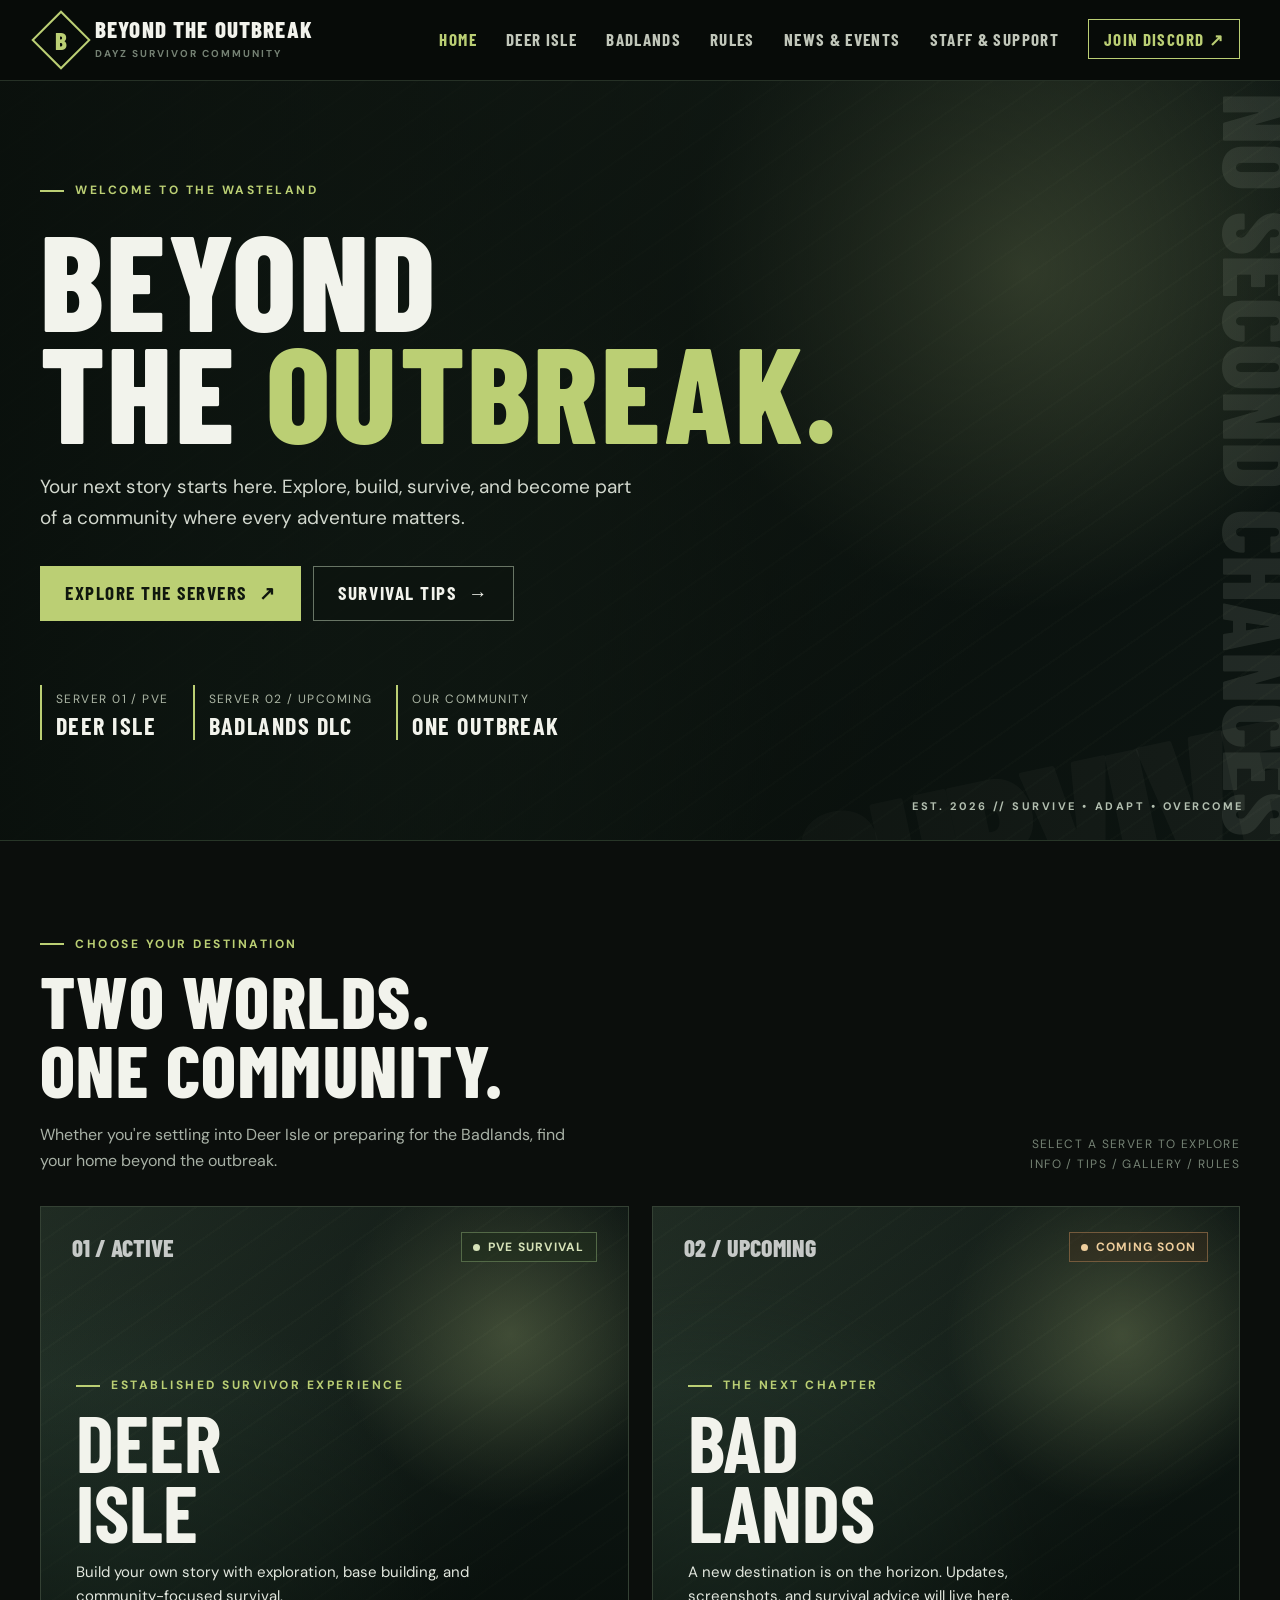
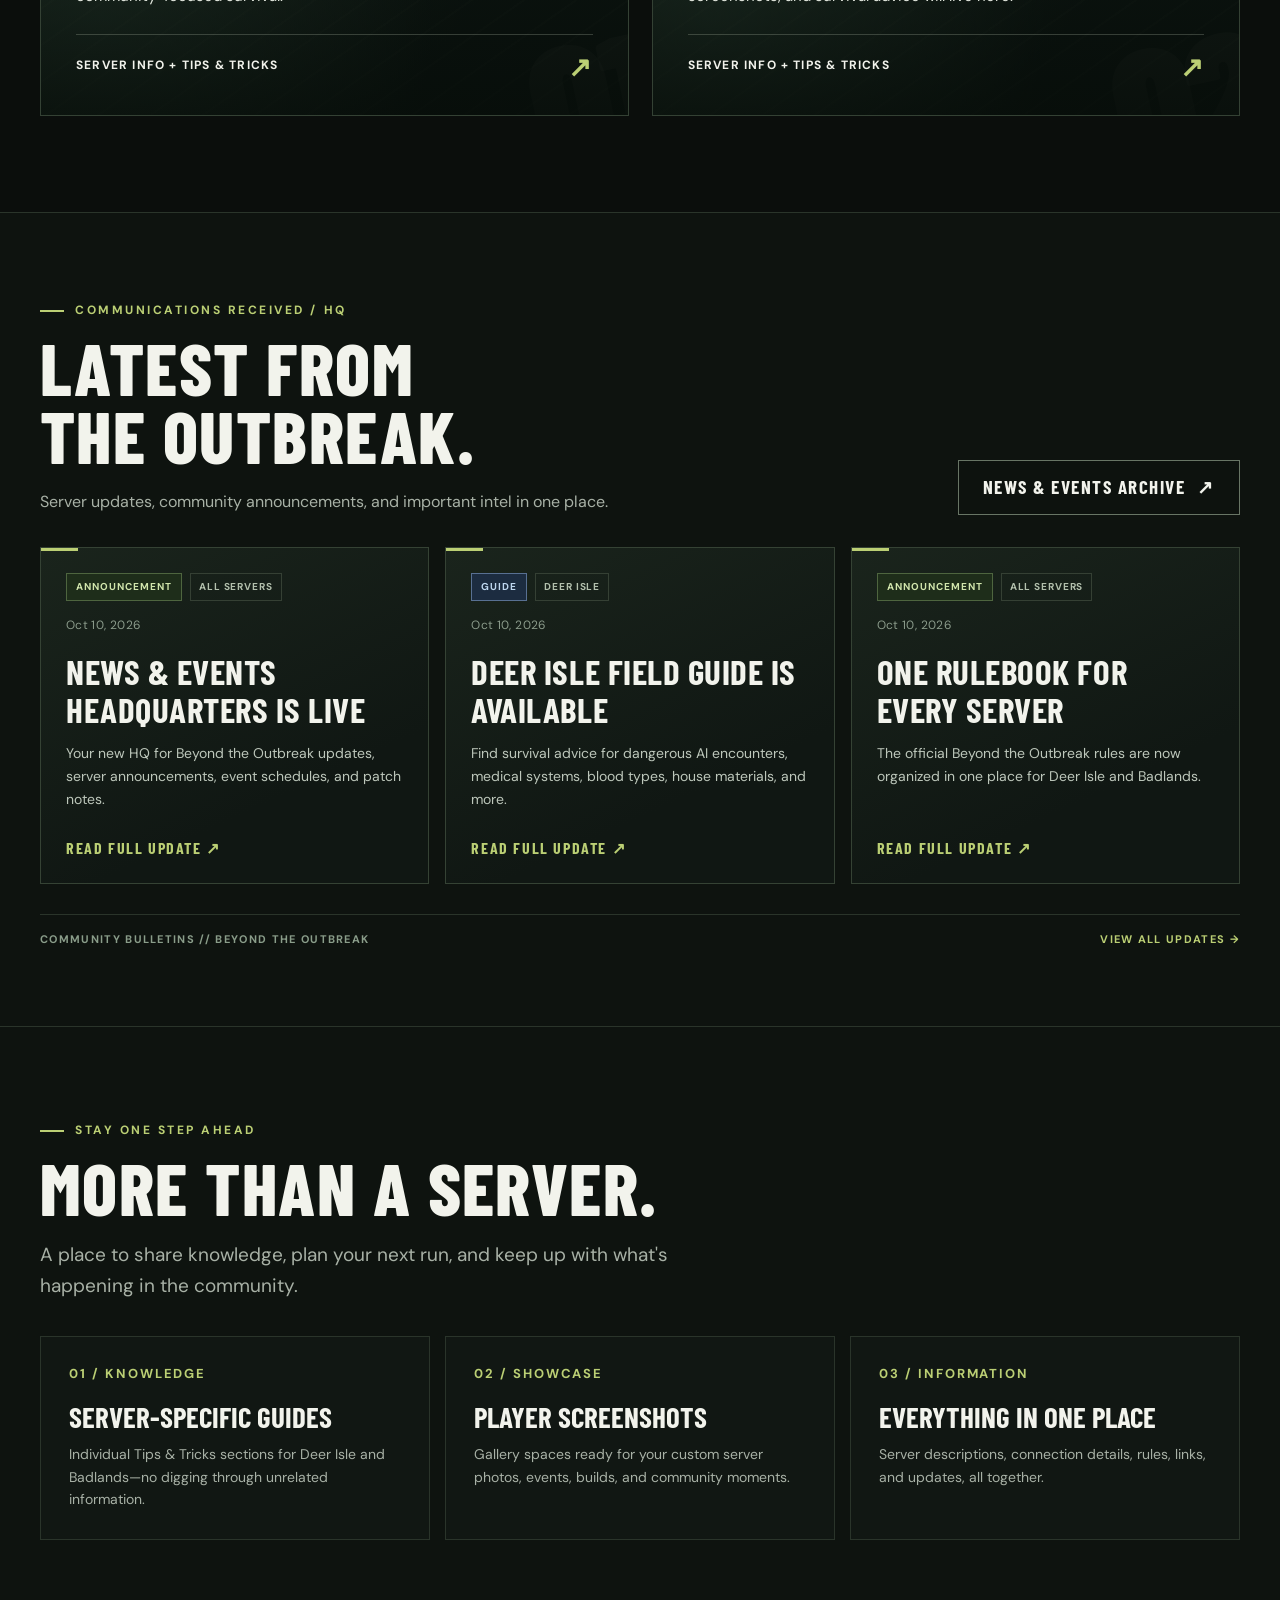
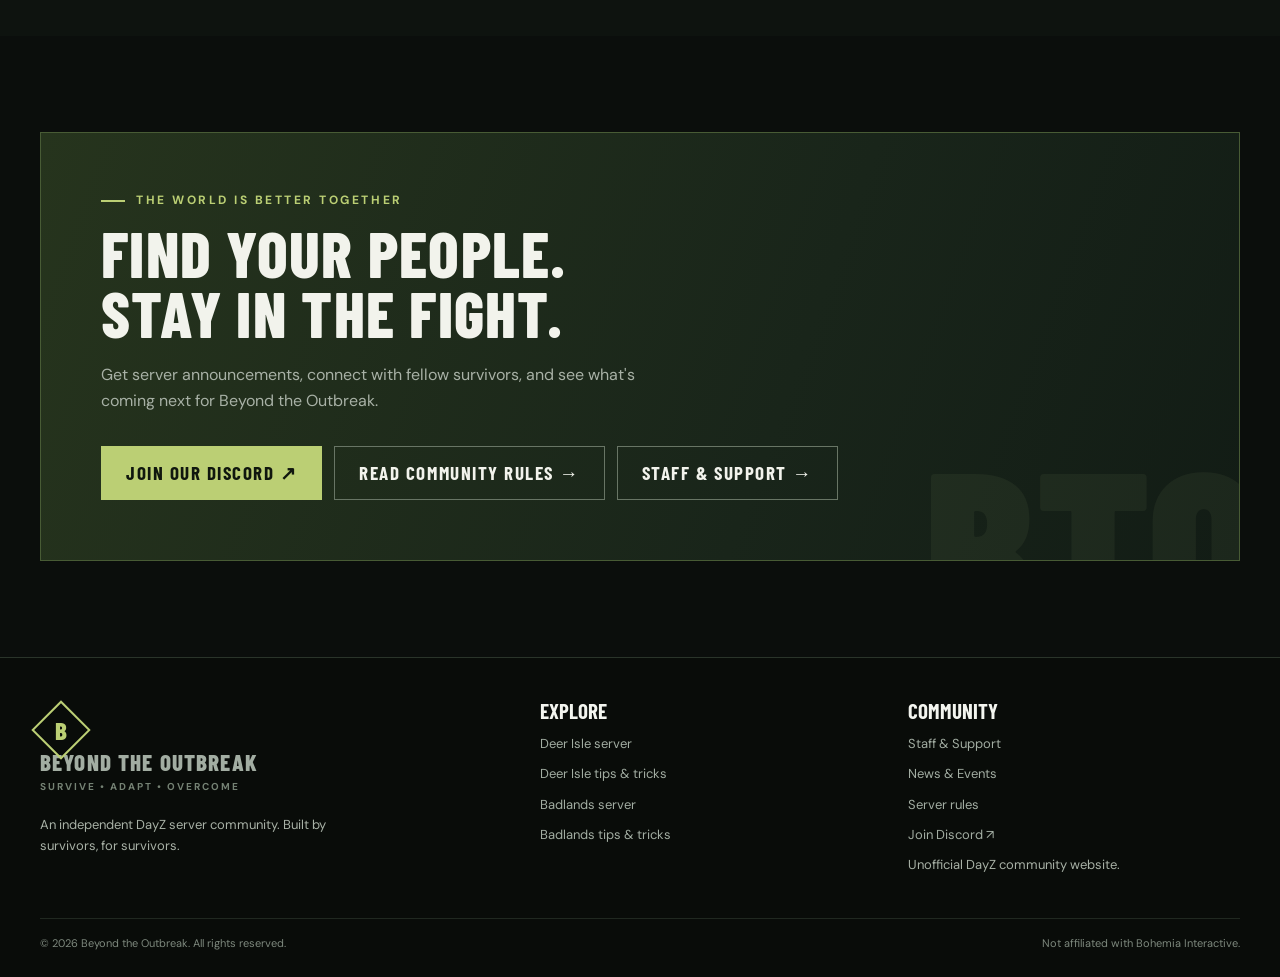
==== index.html @ 4c244941 "Add files via upload" ====
<!doctype html>
<html lang="en">
<head>
  <meta charset="utf-8"><meta name="viewport" content="width=device-width, initial-scale=1">
  <meta name="theme-color" content="#0b0e0c"><meta name="description" content="Beyond the Outbreak: a DayZ survivor community featuring Deer Isle PvE and the upcoming Badlands DLC server.">
  <title>Beyond the Outbreak | DayZ Community</title>
  <link rel="stylesheet" href="styles.css"><link rel="stylesheet" href="news.css"><script defer src="site-settings.js"></script><script defer src="site.js"></script><script defer src="news.js"></script>
</head>
<body>
<header class="site-header"><div class="container nav-wrap">
  <a class="brand" href="index.html" aria-label="Beyond the Outbreak home"><span class="brand-icon"><span>B</span></span><span><span class="brand-name">BEYOND THE OUTBREAK</span><span class="brand-sub">DAYZ SURVIVOR COMMUNITY</span></span></a>
  <button class="nav-toggle" aria-controls="nav-list" aria-expanded="false" aria-label="Toggle navigation">☰</button>
  <nav aria-label="Main navigation"><ul class="nav-list" id="nav-list">
    <li><a class="nav-link" aria-current="page" href="index.html">Home</a></li>
    <li><a class="nav-link" href="deerisle.html">Deer Isle</a></li>
    <li><a class="nav-link" href="badlands.html">Badlands</a></li>
    <li><a class="nav-link" href="rules.html">Rules</a></li>
    <li><a class="nav-link nav-cta" data-link="discord" href="#community">Join Discord ↗</a></li>
  </ul></nav>
</div></header>
<main>
<section class="hero photo-frame" data-photo="home-hero">
  <span class="watermark" aria-hidden="true">SURVIVE</span><span class="side-word" aria-hidden="true">NO SECOND CHANCES</span>
  <div class="container">
    <div class="eyebrow">Welcome to the wasteland</div>
    <h1>BEYOND<br>THE <span class="accent">OUTBREAK.</span></h1>
    <p class="lead">Your next story starts here. Explore, build, survive, and become part of a community where every adventure matters.</p>
    <div class="actions"><a class="button button-primary" href="#servers">Explore the servers <span aria-hidden="true">↗</span></a><a class="button button-outline" href="deerisle.html#tips">Survival tips <span aria-hidden="true">→</span></a></div>
    <div class="hero-status">
      <div><span>Server 01 / PvE</span><strong>DEER ISLE</strong></div>
      <div><span>Server 02 / Upcoming</span><strong>BADLANDS DLC</strong></div>
      <div><span>Our community</span><strong>ONE OUTBREAK</strong></div>
    </div>
  </div>
  <div class="hero-coords">EST. 2026 // SURVIVE • ADAPT • OVERCOME</div>
</section>
<section class="section" id="servers"><div class="container">
  <div class="section-top"><div class="section-intro"><div class="eyebrow">Choose your destination</div><h2>TWO WORLDS.<br>ONE COMMUNITY.</h2><p>Whether you're settling into Deer Isle or preparing for the Badlands, find your home beyond the outbreak.</p></div><div class="section-note">Select a server to explore<br>info / tips / gallery / rules</div></div>
  <div class="server-grid">
    <a class="server-card" href="deerisle.html" aria-label="View Deer Isle server information and tips"><div class="photo-frame" data-photo="deerisle-cover"><span class="watermark" aria-hidden="true">01</span></div><div class="server-topline"><span class="server-number">01 / ACTIVE</span><span class="chip"><span class="dot"></span> PvE SURVIVAL</span></div><div class="server-card-inner"><div class="eyebrow">Established survivor experience</div><h3>DEER<br>ISLE</h3><p>Build your own story with exploration, base building, and community-focused survival.</p><div class="card-footer"><span>Server info + tips & tricks</span><span class="arrow">↗</span></div></div></a>
    <a class="server-card" href="badlands.html" aria-label="View Badlands DLC plans and tips"><div class="photo-frame" data-photo="badlands-cover"><span class="watermark" aria-hidden="true">02</span></div><div class="server-topline"><span class="server-number">02 / UPCOMING</span><span class="chip chip-warm"><span class="dot"></span> COMING SOON</span></div><div class="server-card-inner"><div class="eyebrow">The next chapter</div><h3>BAD<br>LANDS</h3><p>A new destination is on the horizon. Updates, screenshots, and survival advice will live here.</p><div class="card-footer"><span>Server info + tips & tricks</span><span class="arrow">↗</span></div></div></a>
  </div>
</div></section>
<!-- News & Events homepage feed: latest three posts are loaded from news.json. -->
<section class="section section-dark section-rule news-home" id="latest-news"><div class="container">
  <div class="section-top news-section-heading"><div class="section-intro"><div class="eyebrow">Communications received / HQ</div><h2>LATEST FROM<br>THE OUTBREAK.</h2><p>Server updates, community announcements, and important intel in one place.</p></div>
    <a class="button button-outline" href="news.html">News &amp; events archive <span aria-hidden="true">↗</span></a>
  </div>
  <div id="home-news" class="news-cards" aria-live="polite"><p class="news-loading">Loading the latest dispatches…</p></div>
  <div class="news-home-footer"><span>Community bulletins // Beyond the Outbreak</span><a href="news.html">VIEW ALL UPDATES <span aria-hidden="true">→</span></a></div>
</div></section>
<section class="section section-dark section-rule"><div class="container"><div class="eyebrow">Stay one step ahead</div><h2>MORE THAN A SERVER.</h2><p class="lead">A place to share knowledge, plan your next run, and keep up with what's happening in the community.</p><div class="feature-grid">
<div class="feature"><span class="feature-num">01 / KNOWLEDGE</span><h3>SERVER-SPECIFIC GUIDES</h3><p>Individual Tips & Tricks sections for Deer Isle and Badlands—no digging through unrelated information.</p></div>
<div class="feature"><span class="feature-num">02 / SHOWCASE</span><h3>PLAYER SCREENSHOTS</h3><p>Gallery spaces ready for your custom server photos, events, builds, and community moments.</p></div>
<div class="feature"><span class="feature-num">03 / INFORMATION</span><h3>EVERYTHING IN ONE PLACE</h3><p>Server descriptions, connection details, rules, links, and updates, all together.</p></div>
</div></div></section>
<section class="section" id="community"><div class="container"><div class="community-panel"><div class="eyebrow">The world is better together</div><h2>FIND YOUR PEOPLE.<br>STAY IN THE FIGHT.</h2><p>Get server announcements, connect with fellow survivors, and see what's coming next for Beyond the Outbreak.</p><div class="actions"><a data-link="discord" class="button button-primary hide" href="#community">Join our Discord ↗</a><a class="button button-outline" href="rules.html">Read community rules →</a><a class="button button-outline" href="staff.html">Staff &amp; Support →</a><a data-link="support" class="button button-outline hide" href="#community">Support the servers ↗</a></div></div></div></section>
</main>
<footer class="site-footer"><div class="container"><div class="footer-grid"><div><a class="brand" href="index.html"><span class="brand-icon"><span>B</span></span><span><span class="brand-name">BEYOND THE OUTBREAK</span><span class="brand-sub">SURVIVE • ADAPT • OVERCOME</span></span></a><p style="max-width:330px;margin-top:18px">An independent DayZ server community. Built by survivors, for survivors.</p></div><div><h3>EXPLORE</h3><a href="deerisle.html">Deer Isle server</a><a href="deerisle.html#tips">Deer Isle tips & tricks</a><a href="badlands.html">Badlands server</a><a href="badlands.html#tips">Badlands tips & tricks</a></div><div><h3>COMMUNITY</h3><a href="rules.html">Server rules</a><a data-link="discord" class="hide" href="#community">Join Discord ↗</a><a data-link="support" class="hide" href="#community">Support us ↗</a><p>Unofficial DayZ community website.</p></div></div><div class="footer-bottom"><span>© 2026 Beyond the Outbreak. All rights reserved.</span><span>Not affiliated with Bohemia Interactive.</span></div></div></footer>
</body></html>
---- styles.css ----
@import url('https://fonts.googleapis.com/css2?family=Barlow+Condensed:wght@400;500;600;700;800;900&family=DM+Sans:wght@400;500;600;700&display=swap');
:root{--bg:#0b0e0c;--panel:#111713;--panel2:#172018;--line:#2a342a;--muted:#a8b1a6;--dim:#758274;--white:#f2f3ec;--acid:#bbcf74;--warm:#e0ad72;--container:1200px}
*{box-sizing:border-box}html{scroll-behavior:smooth;scroll-padding-top:100px}body{margin:0;background:var(--bg);color:var(--white);font-family:'DM Sans',system-ui,sans-serif;line-height:1.62}a{color:inherit;text-decoration:none}button{font:inherit}img{max-width:100%}::selection{background:var(--acid);color:var(--bg)}
.container{width:min(calc(100% - 48px),var(--container));margin:0 auto}.eyebrow{display:flex;align-items:center;gap:11px;color:var(--acid);font:700 12px/1.3 'DM Sans',sans-serif;letter-spacing:.21em;text-transform:uppercase}.eyebrow:before{content:'';width:24px;height:2px;background:var(--acid)}h1,h2,h3,h4,.brand-name,.display,.button,.nav-link,.tag,.small-caps{font-family:'Barlow Condensed','Arial Narrow',Impact,sans-serif}h1,h2,h3,p{margin-top:0}h1{font-size:clamp(66px,10.5vw,154px);font-weight:800;line-height:.84;letter-spacing:.018em;text-transform:uppercase;margin:24px 0}h2{font-size:clamp(42px,5.7vw,78px);font-weight:800;line-height:.94;text-transform:uppercase;letter-spacing:.02em;margin:14px 0 19px}h3{font-size:32px;font-weight:700;text-transform:uppercase;line-height:1;margin-bottom:12px}p{color:var(--muted)}.lead{font-size:clamp(16px,1.55vw,19px);max-width:650px}.small-caps{font-size:18px;font-weight:700;letter-spacing:.16em;text-transform:uppercase}.section{padding:96px 0}.section-dark{background:#0e130f}.section-rule{border-top:1px solid var(--line)}
/* Nav */
.site-header{position:relative;z-index:20;background:rgba(8,12,9,.97);border-bottom:1px solid #263126}.nav-wrap{min-height:80px;display:flex;align-items:center;justify-content:space-between;gap:20px}.brand{display:flex;align-items:center;gap:13px;min-width:0}.brand-icon{width:42px;height:42px;display:grid;place-items:center;flex:none;border:2px solid var(--acid);transform:rotate(45deg);color:var(--acid);font:800 25px 'Barlow Condensed',sans-serif}.brand-icon span{transform:rotate(-45deg)}.brand-name{display:block;font-size:23px;line-height:1;font-weight:800;letter-spacing:.05em}.brand-sub{display:block;color:var(--dim);font-size:10px;letter-spacing:.2em;font-weight:700;margin-top:5px}.nav-list{list-style:none;display:flex;gap:29px;align-items:center;padding:0;margin:0}.nav-link{font-size:17px;letter-spacing:.08em;text-transform:uppercase;font-weight:700;color:#c1c7ba;transition:color .2s}.nav-link:hover,.nav-link[aria-current='page']{color:var(--acid)}.nav-cta{border:1px solid var(--acid);padding:9px 15px;color:var(--acid)}.nav-toggle{display:none;border:1px solid var(--line);color:var(--white);background:var(--panel);padding:8px 12px;font-size:26px;line-height:1;cursor:pointer}
/* Buttons */
.actions{display:flex;gap:12px;flex-wrap:wrap;align-items:center;margin-top:32px}.button{display:inline-flex;justify-content:center;align-items:center;gap:12px;min-height:49px;padding:11px 24px;font-size:19px;font-weight:700;letter-spacing:.08em;text-transform:uppercase;transition:transform .15s,background .15s,border-color .15s;border:1px solid transparent;cursor:pointer}.button:hover{transform:translateY(-2px)}.button-primary{background:var(--acid);color:#10170e}.button-primary:hover{background:#d0e18a}.button-outline{background:rgba(13,18,14,.45);border-color:#687565;color:var(--white)}.button-outline:hover{border-color:var(--acid)}.button-small{font-size:16px;min-height:39px;padding:8px 15px}.text-link{color:var(--acid);font-weight:700;text-decoration:underline;text-underline-offset:4px}.chip{display:inline-flex;align-items:center;gap:8px;border:1px solid #536947;background:rgba(31,45,27,.48);color:#d6e2b8;padding:6px 11px;text-transform:uppercase;font:700 12px 'DM Sans',sans-serif;letter-spacing:.10em}.chip-warm{border-color:#745a3c;color:#efce9c;background:rgba(71,45,23,.3)}.dot{width:7px;height:7px;border-radius:50%;background:currentColor;display:inline-block}
/* Photo support: local photos replace these fallback visuals automatically */
.photo-frame{position:relative;overflow:hidden;isolation:isolate;background-color:#1e291e;background-image:radial-gradient(circle at 80% 25%,#4d5a40 0,transparent 29%),radial-gradient(circle at 10% 80%,#283c31 0,transparent 50%),linear-gradient(130deg,#29382d,#0e1714 76%)}.photo-frame:before{content:'';z-index:-1;position:absolute;inset:0;background:repeating-linear-gradient(145deg,transparent 0,transparent 28px,rgba(220,238,174,.025) 28px,rgba(220,238,174,.025) 30px);pointer-events:none}.photo-frame:after{content:'';z-index:0;position:absolute;inset:0;background:linear-gradient(to top,rgba(6,12,8,.82),rgba(8,17,11,.15) 65%,rgba(7,11,9,.28));pointer-events:none}.photo-frame.has-photo:before{display:none}.photo-frame.has-photo{background-position:center;background-size:cover}.photo-label{z-index:1;position:relative}.photo-frame .watermark{position:absolute;z-index:0;right:-22px;bottom:-50px;transform:rotate(-12deg);color:rgba(230,242,212,.055);font:900 180px/.75 'Barlow Condensed',sans-serif;letter-spacing:-.05em;pointer-events:none}
/* Hero */
.hero{position:relative;min-height:660px;display:flex;align-items:center;border-bottom:1px solid #283628}.hero:after{content:'';position:absolute;inset:0;z-index:0;background:linear-gradient(90deg,rgba(6,11,8,.88) 0,rgba(7,12,8,.64) 53%,rgba(7,12,8,.24) 100%);pointer-events:none}.hero .container{position:relative;z-index:2;padding:102px 0 100px}.hero h1{max-width:900px}.hero h1 .accent{color:var(--acid)}.hero p{max-width:600px;color:#d2d8ce}.hero-status{display:flex;gap:24px;flex-wrap:wrap;margin-top:64px;max-width:800px}.hero-status div{border-left:2px solid var(--acid);padding-left:14px}.hero-status strong{font:700 24px 'Barlow Condensed',sans-serif;letter-spacing:.06em;display:block}.hero-status span{font-size:12px;color:#acb6a5;letter-spacing:.12em;text-transform:uppercase}.hero-coords{position:absolute;bottom:27px;right:36px;z-index:2;color:#b3bfb0;font:700 11px 'DM Sans',sans-serif;letter-spacing:.23em}.side-word{position:absolute;z-index:1;right:1.4%;top:44%;transform:rotate(90deg) translateX(50%);transform-origin:right center;color:rgba(225,235,215,.1);font:800 98px/1 'Barlow Condensed',sans-serif;white-space:nowrap;pointer-events:none}
/* Sections */
.section-top{display:flex;align-items:end;justify-content:space-between;gap:30px;margin-bottom:32px}.section-intro{max-width:550px}.section-intro p{margin:0}.section-note{font-size:12px;letter-spacing:.12em;text-transform:uppercase;color:var(--dim);text-align:right}.server-grid{display:grid;grid-template-columns:1fr 1fr;gap:23px}.server-card{position:relative;min-height:510px;border:1px solid #344134;overflow:hidden;display:flex;align-items:end;background:#182218;transition:border-color .2s}.server-card:hover{border-color:var(--acid)}.server-card>.photo-frame{position:absolute;inset:0;z-index:0;transition:transform .5s}.server-card:hover>.photo-frame{transform:scale(1.035)}.server-card-inner{position:relative;z-index:1;width:100%;padding:35px}.server-topline{display:flex;justify-content:space-between;align-items:center;gap:10px;position:absolute;z-index:2;top:25px;left:31px;right:31px}.server-number{font:800 24px 'Barlow Condensed',sans-serif;color:rgba(255,255,255,.75)}.server-card h3{font-size:clamp(55px,6.2vw,85px);line-height:.88;margin:13px 0}.server-card p{color:#e2e7de;max-width:400px;font-size:15px}.card-footer{display:flex;justify-content:space-between;align-items:center;border-top:1px solid #a0a99a4d;padding-top:17px;margin-top:26px;text-transform:uppercase;letter-spacing:.1em;font-weight:700;font-size:12px}.arrow{font:600 28px/1 'Barlow Condensed',sans-serif;color:var(--acid)}
.feature-grid{display:grid;grid-template-columns:repeat(3,1fr);gap:15px;margin-top:34px}.feature{border:1px solid var(--line);background:var(--panel);padding:28px;min-height:185px}.feature .feature-num{display:block;color:var(--acid);font:700 13px 'DM Sans';letter-spacing:.15em;margin-bottom:20px}.feature h3{font-size:29px}.feature p{font-size:14px;margin-bottom:0}
/* Server page */
.page-hero{position:relative;min-height:505px;display:flex;align-items:end;border-bottom:1px solid var(--line)}.page-hero:after{content:'';position:absolute;inset:0;background:linear-gradient(90deg,rgba(6,11,8,.93),rgba(8,12,8,.64) 65%,rgba(11,15,11,.18));pointer-events:none}.page-hero .container{position:relative;z-index:1;padding:94px 0 70px}.page-hero h1{font-size:clamp(80px,12vw,165px);margin:22px 0 14px}.page-hero p{color:#d4d8d1}.subnav{background:#151b16;border-bottom:1px solid #344033;position:sticky;top:0;z-index:10}.subnav-inner{display:flex;gap:10px;flex-wrap:wrap;padding:10px 0}.subnav a{font:700 16px 'Barlow Condensed',sans-serif;letter-spacing:.08em;text-transform:uppercase;padding:11px 16px;color:#b7c2b3}.subnav a:hover{background:#273227;color:var(--acid)}.section-heading-line{display:flex;justify-content:space-between;align-items:end;gap:20px;margin-bottom:28px}.section-heading-line p{max-width:500px;margin-bottom:5px}.overview-grid{display:grid;grid-template-columns:1.3fr .8fr;gap:26px;align-items:start}.overview-copy{font-size:17px}.specs{background:var(--panel);border:1px solid var(--line);padding:25px 28px}.specs .spec{display:flex;justify-content:space-between;gap:12px;border-bottom:1px solid #303a30;padding:13px 0;font-size:13px}.specs .spec:last-child{border-bottom:0}.spec-label{color:#889687}.spec-value{text-align:right;color:#e0e7dc;font-weight:700}.callout{margin-top:20px;padding:18px 20px;background:#202b1d;border-left:3px solid var(--acid);color:#d9e3ce;font-size:14px}.tip-grid{display:grid;grid-template-columns:repeat(2,1fr);gap:16px}.tip{background:var(--panel);border:1px solid var(--line);padding:28px;display:flex;gap:19px;min-height:160px}.tip-num{color:var(--acid);font:800 32px/1 'Barlow Condensed',sans-serif;flex:none}.tip h3{font-size:26px;letter-spacing:.02em}.tip p{font-size:14px;margin:0}.gallery{display:grid;grid-template-columns:repeat(3,1fr);gap:14px}.gallery figure{margin:0;min-width:0}.gallery .gallery-image{min-height:240px;display:flex;align-items:center;justify-content:center;border:1px solid var(--line)}.gallery .gallery-image .photo-placeholder{z-index:1;color:rgba(243,248,237,.75);font:700 14px 'Barlow Condensed',sans-serif;text-transform:uppercase;letter-spacing:.16em;border:1px dashed rgba(246,255,243,.45);padding:12px 18px}.gallery .gallery-image.has-photo .photo-placeholder{display:none}.gallery figcaption{font-size:12px;color:var(--dim);padding-top:8px}.rules-grid{display:grid;grid-template-columns:repeat(2,1fr);gap:18px}.rule{background:var(--panel);border:1px solid var(--line);padding:24px}.rule h3{font-size:24px}.rule p{font-size:14px;margin-bottom:0}.warning{border-left:3px solid var(--warm);background:#241d15;color:#e6cdae;padding:14px 19px;margin-top:22px;font-size:14px}.warning strong{color:#f5dbb5}
/* Community banner */
.community-panel{position:relative;background:linear-gradient(110deg,#26341d,#19251a 62%,#121c15);border:1px solid #485b35;overflow:hidden;padding:60px}.community-panel:after{content:'BTO';position:absolute;right:-20px;bottom:-75px;font:900 230px/.8 'Barlow Condensed',sans-serif;color:rgba(202,229,161,.06);pointer-events:none}.community-panel>*{position:relative;z-index:1}.community-panel p{max-width:550px}.community-panel .button-outline{background:transparent}.community-panel h2{font-size:clamp(45px,5vw,70px)}
/* Footer */
.site-footer{border-top:1px solid var(--line);padding:42px 0 25px;background:#090c09}.footer-grid{display:grid;grid-template-columns:1.4fr 1fr 1fr;gap:35px}.footer-grid h3{font-size:21px;color:#f3f5ef}.footer-grid a{display:block;margin:9px 0;color:#a2ada2;font-size:13px}.footer-grid a:hover{color:var(--acid)}.footer-grid p{font-size:13px}.footer-bottom{border-top:1px solid #202820;margin-top:30px;padding-top:16px;display:flex;justify-content:space-between;flex-wrap:wrap;gap:10px;font-size:11px;color:#7d887d}.muted{color:var(--dim)}.coming{color:#efc88b}.hide{display:none!important}
@media(max-width:900px){.nav-list{gap:16px}.nav-link{font-size:15px}.hero{min-height:620px}.server-card{min-height:435px}.server-card-inner{padding:25px}.feature-grid{grid-template-columns:repeat(2,1fr)}.overview-grid{grid-template-columns:1fr}.gallery{grid-template-columns:repeat(2,1fr)}}
@media(max-width:680px){.container{width:min(calc(100% - 32px),var(--container))}.nav-wrap{min-height:70px}.brand-name{font-size:20px}.brand-icon{height:36px;width:36px;font-size:21px}.nav-toggle{display:block}.nav-list{display:none;position:absolute;top:70px;left:0;right:0;background:#0d130e;border-bottom:1px solid var(--line);padding:12px 20px 24px;flex-direction:column;align-items:stretch;gap:0}.nav-list.open{display:flex}.nav-list li{border-bottom:1px solid #283128}.nav-link{display:block;padding:12px 8px;font-size:19px}.nav-cta{margin-top:8px;text-align:center}.hero{min-height:600px}.hero .container{padding:78px 0}.hero h1{font-size:clamp(62px,16vw,105px)}.hero-status{gap:17px;margin-top:42px}.hero-status strong{font-size:20px}.hero-coords,.side-word{display:none}.section{padding:65px 0}.section-top,.section-heading-line{display:block}.section-note{display:none}.server-grid,.feature-grid,.tip-grid,.rules-grid,.footer-grid{grid-template-columns:1fr}.server-card{min-height:415px}.server-card h3{font-size:68px}.gallery{grid-template-columns:1fr}.gallery .gallery-image{min-height:260px}.page-hero{min-height:430px}.page-hero .container{padding:65px 0}.page-hero h1{font-size:clamp(76px,19vw,120px)}.subnav-inner{gap:0}.subnav a{padding:9px 10px;font-size:15px}.community-panel{padding:35px 24px}.footer-grid{gap:15px}.footer-grid h3{margin-bottom:5px}.actions{align-items:stretch}.actions .button{width:100%}}
@media(prefers-reduced-motion:reduce){html{scroll-behavior:auto}*,*:before,*:after{transition:none!important}}
---- news.css ----
/* Beyond the Outbreak — News & Events. Matches styles.css, no framework required. */
.news-home {padding-top:90px; padding-bottom:80px}
.news-home .section-intro {max-width:700px}
.news-section-heading {align-items:end}
.news-home .button {white-space:nowrap}
.news-cards {display:grid;grid-template-columns:repeat(3,minmax(0,1fr));gap:16px;min-width:0}
.news-card {min-width:0;display:flex;flex-direction:column;position:relative;gap:13px;background:linear-gradient(155deg,#1a241c 0%,#101713 70%);border:1px solid #354234;padding:25px;transition:border-color .2s, transform .2s}
.news-card:hover {border-color:#758f57;transform:translateY(-2px)}
.news-card:before {content:'';position:absolute;left:0;top:0;width:37px;height:3px;background:var(--acid)}
.news-card h3 {font-size:clamp(26px,2.8vw,35px);line-height:1.08;letter-spacing:.015em;margin:5px 0 0}
.news-card h3 a:hover {color:var(--acid)}
.news-card p {font-size:14px;color:#bdc7bb;line-height:1.65;margin:0;overflow-wrap:anywhere}
.news-card-meta {display:flex;gap:8px;flex-wrap:wrap;align-items:center;font-size:11px;font-weight:700;letter-spacing:.08em;text-transform:uppercase;color:#9dac96}
.news-tag {display:inline-block;border:1px solid #4e653f;padding:5px 9px;background:#1e2d1a;color:#d2e6ad;font-weight:700;font-size:10px;letter-spacing:.10em}
.news-tag[data-category="Event"] {border-color:#846747;background:#352619;color:#eed1a1}
.news-tag[data-category="Maintenance"] {border-color:#8b614d;background:#312019;color:#f2c9b3}
.news-tag[data-category="Patch Notes"] {border-color:#547c7b;background:#1a3130;color:#bde7e2}
.news-tag[data-category="Guide"] {border-color:#587092;background:#1c2c40;color:#bed7ef}
.news-card-server {border:1px solid #354034;color:#b3c0ad;padding:5px 8px;font-size:10px}
.news-card-date {color:#8b9b8b;margin-top:2px;font-size:12px;letter-spacing:.03em}
.news-card-link {margin-top:auto;padding-top:14px;color:var(--acid);font:700 16px 'Barlow Condensed',sans-serif;text-transform:uppercase;letter-spacing:.1em}
.news-card-link:hover {color:#e0efab}
.news-home-footer {display:flex;justify-content:space-between;gap:15px;flex-wrap:wrap;border-top:1px solid var(--line);margin-top:30px;padding-top:17px;text-transform:uppercase;font:700 11px 'DM Sans',sans-serif;letter-spacing:.12em;color:#8a9d8a}
.news-home-footer a {color:var(--acid)}
.news-loading,.news-empty {background:#161d17;border:1px solid var(--line);padding:26px;color:#afc0ab;grid-column:1/-1}
.news-hero {background:radial-gradient(circle at 83% 15%,#273824 0,transparent 40%),repeating-linear-gradient(140deg,rgba(203,240,172,.02) 0,rgba(203,240,172,.02) 1px,transparent 1px,transparent 60px),linear-gradient(125deg,#1b2a1c,#0b100e 75%);border-bottom:1px solid var(--line)}
.news-hero .container {padding-top:110px;padding-bottom:80px}
.news-hero h1 {font-size:clamp(72px,11vw,146px);margin:28px 0 26px;line-height:.85}
.news-hero .lead {max-width:660px}
.news-amp {color:var(--acid)}
.news-hero-tags {display:flex;flex-wrap:wrap;gap:13px;margin-top:40px}
.news-hero-tags span {color:#bbc6b7;border-top:2px solid #8ea86a;padding-top:8px;font:700 12px 'DM Sans',sans-serif;letter-spacing:.12em}
.news-event-section {padding:75px 0}
.upcoming-list {display:grid;gap:14px}
.upcoming-event {display:grid;grid-template-columns:100px minmax(0,1fr) auto;gap:24px;align-items:center;padding:25px;background:linear-gradient(100deg,#1d2a1b,#121915);border:1px solid #445239}
.upcoming-date {border-right:1px solid #4c6241;padding-right:20px;color:var(--acid);font:800 27px 'Barlow Condensed',sans-serif;letter-spacing:.02em;text-align:center;line-height:1.15}
.upcoming-date span {display:block;font-size:13px;letter-spacing:.12em;font-weight:700;color:#b3c89b}
.upcoming-title {font:700 27px 'Barlow Condensed',sans-serif;text-transform:uppercase;line-height:1.1;margin:4px 0 7px}
.upcoming-details {font-size:13px;color:#b5c2af}
.upcoming-event a {color:var(--acid);font-size:14px;text-decoration:underline;text-underline-offset:4px}
.news-controls {display:grid;grid-template-columns:minmax(200px,1.4fr) minmax(140px,1fr) minmax(140px,1fr);gap:14px;background:#141d15;border:1px solid #3b4b37;padding:22px;margin:28px 0 13px}
.news-control {display:grid;gap:7px;color:#c7d4c4;text-transform:uppercase;letter-spacing:.1em;font-size:11px;font-weight:700}
.news-control input,.news-control select {appearance:auto;width:100%;min-height:45px;border:1px solid #54634f;background:#0d130e;border-radius:0;color:#edf4e8;padding:9px 12px;font:500 14px 'DM Sans',sans-serif;outline-offset:2px}
.news-control input:focus,.news-control select:focus {outline:2px solid var(--acid)}
.news-control input::placeholder {color:#7f927d}
.news-results-row {display:flex;justify-content:space-between;align-items:center;gap:15px;font-size:13px;color:#aab7a5;letter-spacing:.05em;padding:4px 0 20px}
.news-results-row button {border:0;background:transparent;color:var(--acid);font:700 12px 'DM Sans',sans-serif;letter-spacing:.08em;cursor:pointer;text-transform:uppercase}
.news-archive-cards {grid-template-columns:repeat(2,minmax(0,1fr))}
.news-archive-cards .news-card {padding:30px;gap:14px}
.news-archive-cards .news-card h3 {font-size:36px}
.news-details {border-top:1px solid #3a4839;padding-top:14px;margin-top:6px}
.news-details summary {cursor:pointer;color:var(--acid);text-transform:uppercase;font:700 15px 'Barlow Condensed',sans-serif;letter-spacing:.09em}
.news-details .news-content {margin-top:13px;display:grid;gap:12px}
.news-details .news-content p {font-size:14px;color:#c6d3c2}
.news-event-meta {border:1px solid #695737;color:#e8cb9c;background:#292219;padding:9px 12px;font-size:12px;line-height:1.6}
.news-details a {color:var(--acid);text-decoration:underline;text-underline-offset:4px;font-weight:700;font-size:13px}
@media (min-width:681px) and (max-width:1150px) {.nav-list{gap:clamp(7px,1.1vw,18px)}.nav-link{font-size:clamp(13px,1.5vw,16px)}.nav-cta{padding:8px 10px}.brand-name{font-size:clamp(18px,2vw,23px)}.brand-sub{letter-spacing:.12em}}
@media (min-width:681px) and (max-width:800px) {.nav-wrap{flex-wrap:wrap;padding:14px 0}.nav-list{justify-content:flex-start;flex-wrap:wrap;gap:16px}.nav-wrap nav{width:100%}}
@media (max-width:900px) {.news-cards{grid-template-columns:repeat(2,minmax(0,1fr))}.news-archive-cards{grid-template-columns:repeat(2,minmax(0,1fr))}}
@media (max-width:680px) {.news-hero .container{padding-top:75px;padding-bottom:65px}.news-home{padding:65px 0}.news-hero-tags{gap:10px}.news-hero-tags span{font-size:10px}.news-cards,.news-archive-cards{grid-template-columns:1fr}.news-archive-cards .news-card h3{font-size:30px}.news-controls{grid-template-columns:1fr}.upcoming-event{grid-template-columns:1fr;gap:12px}.upcoming-date{text-align:left;border-right:0;border-bottom:1px solid #4c6241;padding:0 0 10px}.upcoming-date span{display:inline;margin-left:8px}.news-section-heading .button{margin-top:18px}.news-event-section{padding:60px 0}}

/* More navigation items: keep Staff & Support and News usable on medium displays. */
@media (min-width:681px) and (max-width:1120px) {
  .site-header .nav-wrap {flex-wrap:wrap;padding:13px 0;gap:9px}
  .site-header .nav-wrap nav {width:100%}
  .site-header .nav-list {justify-content:flex-start;flex-wrap:wrap;gap:9px 20px}
  .site-header .nav-link {font-size:15px}
}
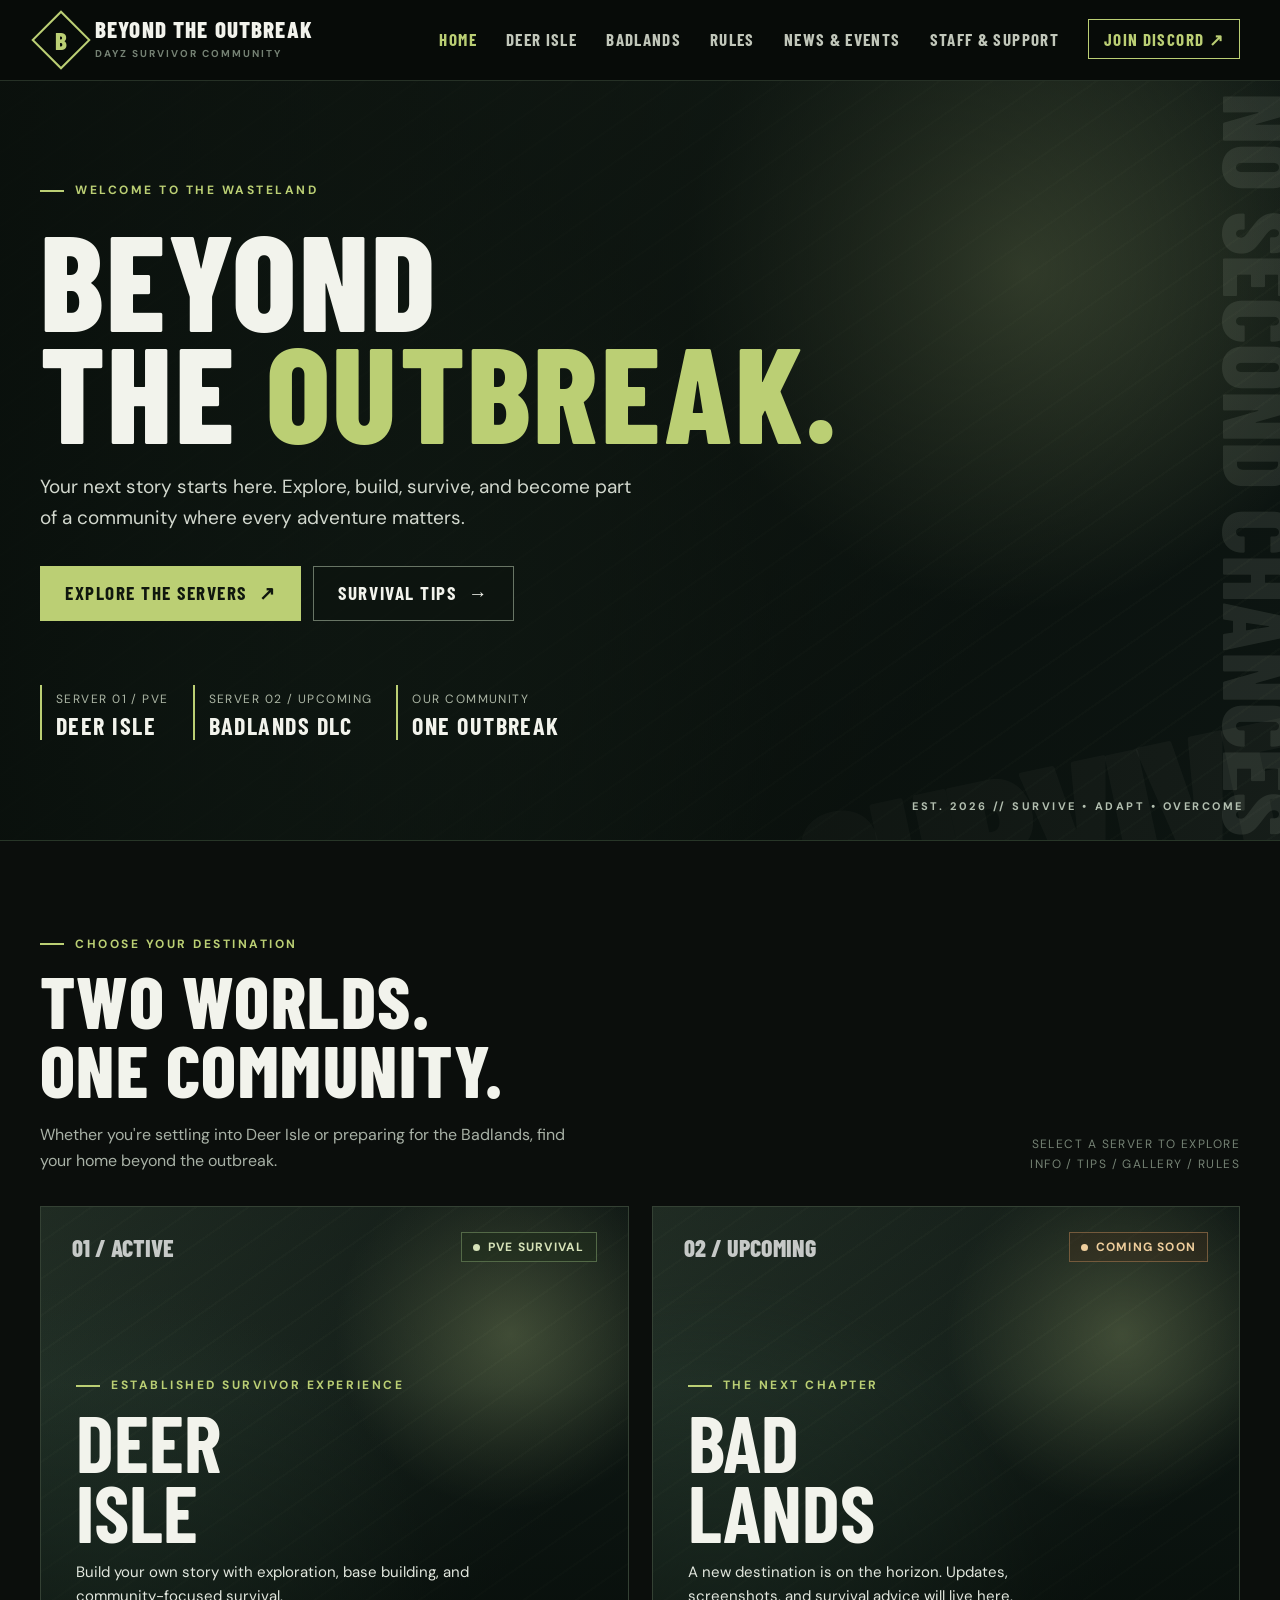
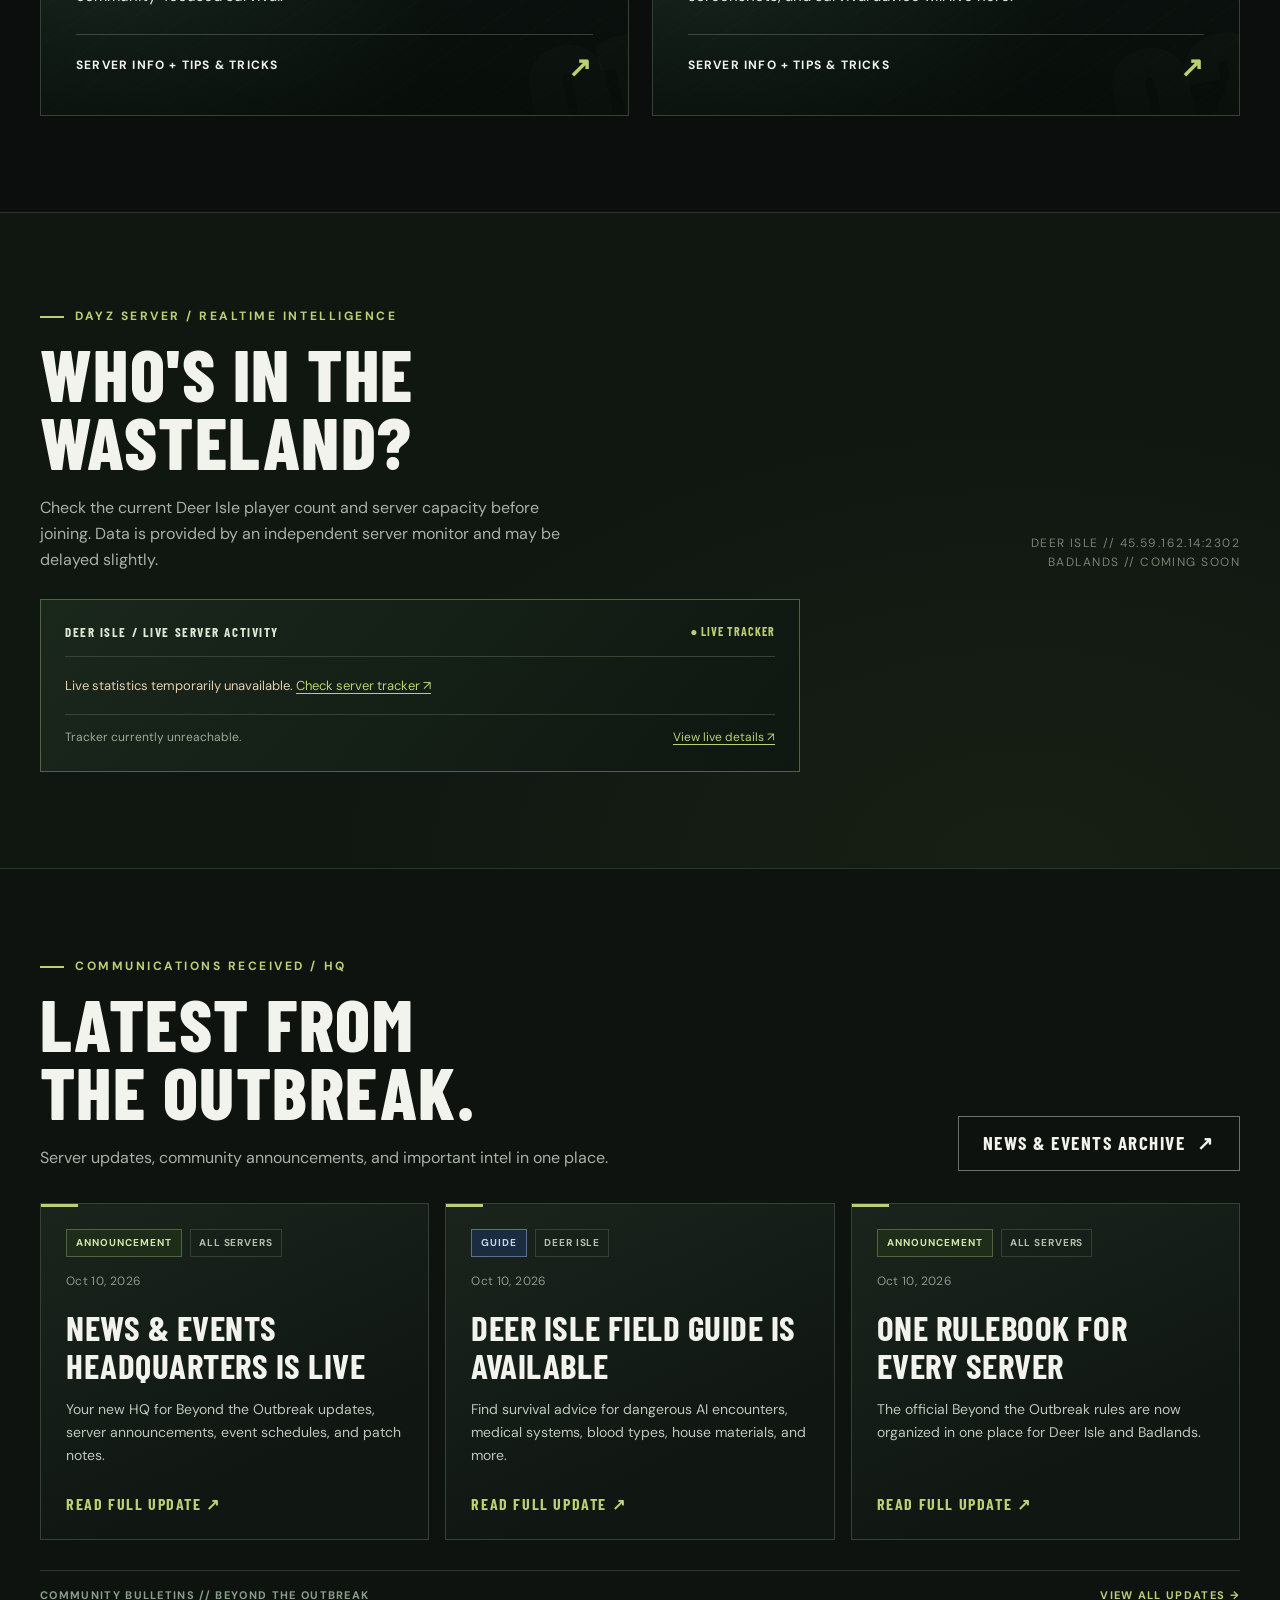
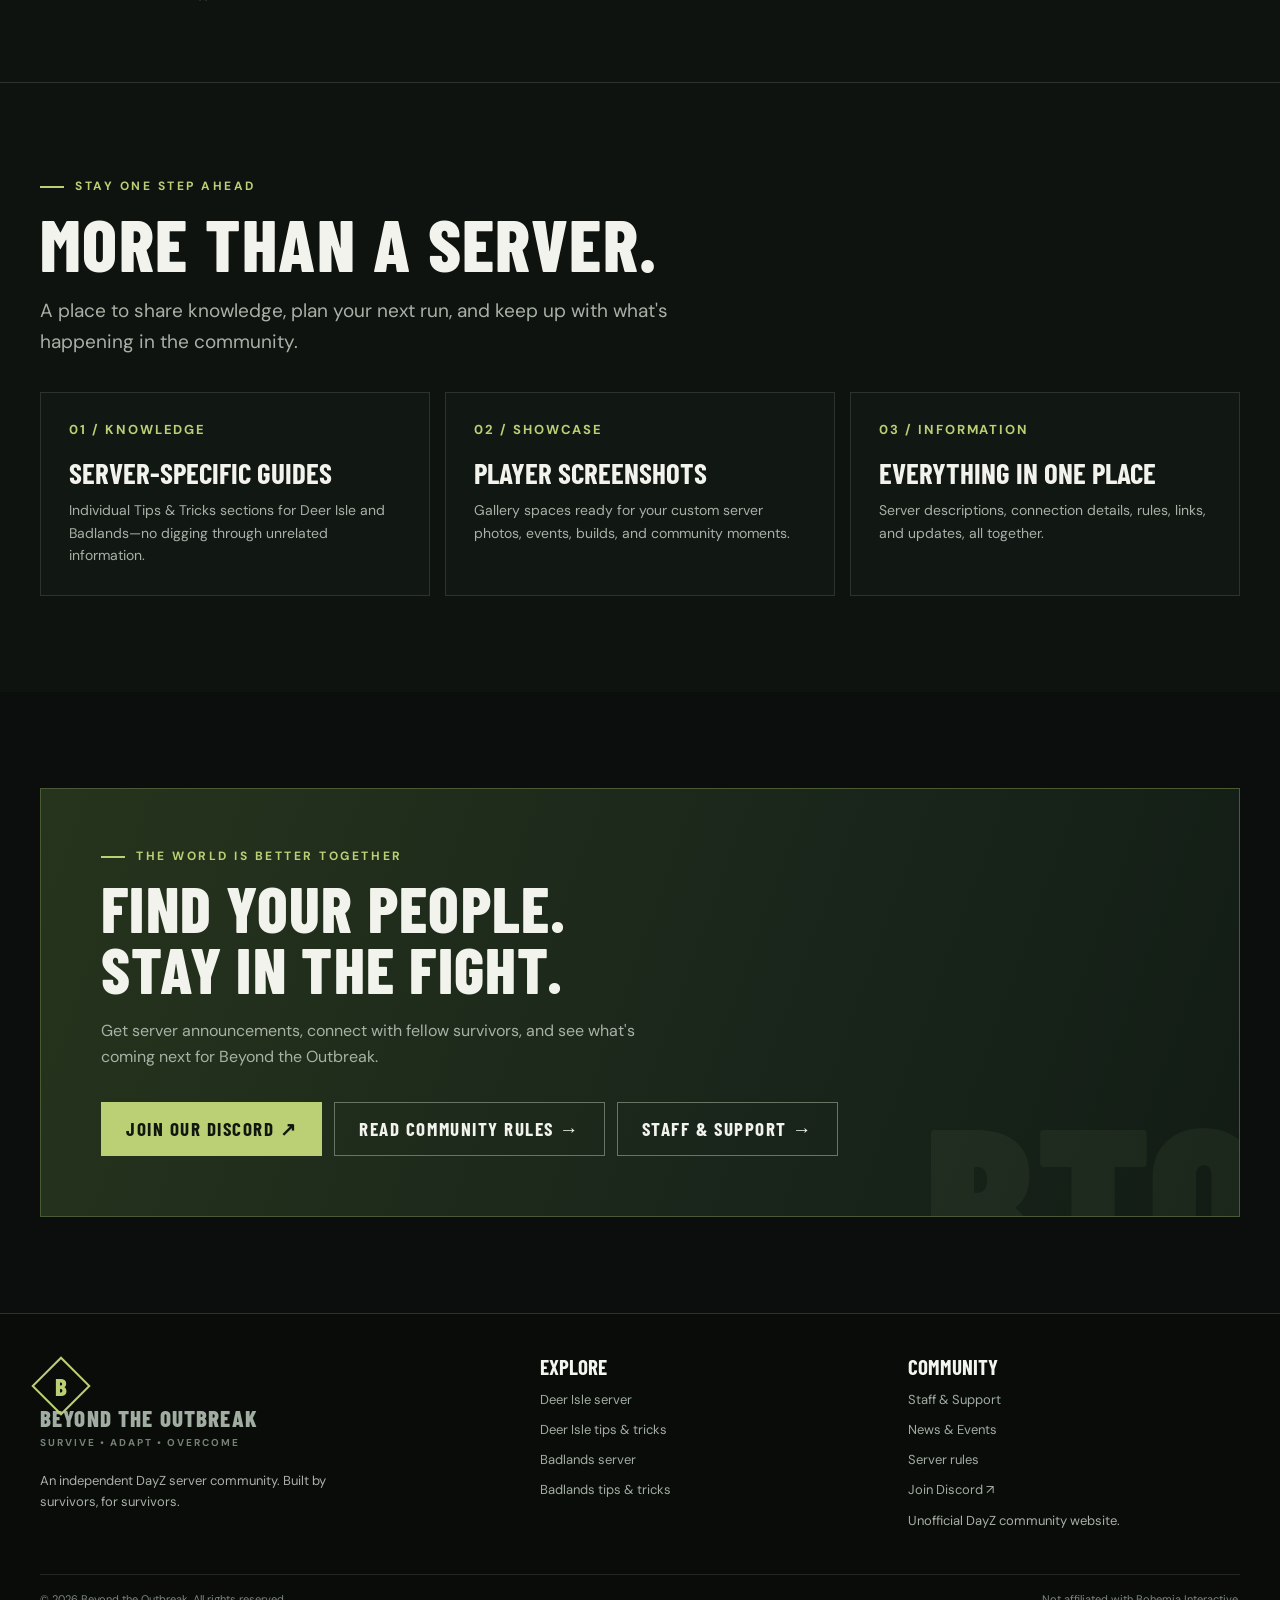
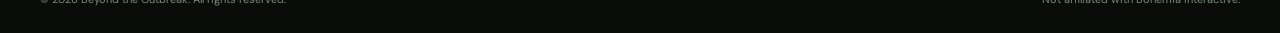
==== commit 8da65b7e: "Add files via upload" ====
--- a/index.html
+++ b/index.html
@@ -1,60 +1,74 @@
-<!doctype html>
+<!DOCTYPE html>
+
 <html lang="en">
 <head>
-  <meta charset="utf-8"><meta name="viewport" content="width=device-width, initial-scale=1">
-  <meta name="theme-color" content="#0b0e0c"><meta name="description" content="Beyond the Outbreak: a DayZ survivor community featuring Deer Isle PvE and the upcoming Badlands DLC server.">
-  <title>Beyond the Outbreak | DayZ Community</title>
-  <link rel="stylesheet" href="styles.css"><link rel="stylesheet" href="news.css"><script defer src="site-settings.js"></script><script defer src="site.js"></script><script defer src="news.js"></script>
-</head>
+<meta charset="utf-8"/><meta content="width=device-width, initial-scale=1" name="viewport"/>
+<meta content="#0b0e0c" name="theme-color"/><meta content="Beyond the Outbreak: a DayZ survivor community featuring Deer Isle PvE and the upcoming Badlands DLC server." name="description"/>
+<title>Beyond the Outbreak | DayZ Community</title>
+<link href="styles.css" rel="stylesheet"/><link href="live-status.css" rel="stylesheet"/><link href="news.css" rel="stylesheet"/><script defer="" src="site-settings.js"></script><script defer="" src="site.js"></script><script defer="" src="news.js"></script>
+<script defer="True" src="live-status.js"></script></head>
 <body>
 <header class="site-header"><div class="container nav-wrap">
-  <a class="brand" href="index.html" aria-label="Beyond the Outbreak home"><span class="brand-icon"><span>B</span></span><span><span class="brand-name">BEYOND THE OUTBREAK</span><span class="brand-sub">DAYZ SURVIVOR COMMUNITY</span></span></a>
-  <button class="nav-toggle" aria-controls="nav-list" aria-expanded="false" aria-label="Toggle navigation">☰</button>
-  <nav aria-label="Main navigation"><ul class="nav-list" id="nav-list">
-    <li><a class="nav-link" aria-current="page" href="index.html">Home</a></li>
-    <li><a class="nav-link" href="deerisle.html">Deer Isle</a></li>
-    <li><a class="nav-link" href="badlands.html">Badlands</a></li>
-    <li><a class="nav-link" href="rules.html">Rules</a></li>
-    <li><a class="nav-link nav-cta" data-link="discord" href="#community">Join Discord ↗</a></li>
-  </ul></nav>
+<a aria-label="Beyond the Outbreak home" class="brand" href="index.html"><span class="brand-icon"><span>B</span></span><span><span class="brand-name">BEYOND THE OUTBREAK</span><span class="brand-sub">DAYZ SURVIVOR COMMUNITY</span></span></a>
+<button aria-controls="nav-list" aria-expanded="false" aria-label="Toggle navigation" class="nav-toggle">☰</button>
+<nav aria-label="Main navigation"><ul class="nav-list" id="nav-list">
+<li><a aria-current="page" class="nav-link" href="index.html">Home</a></li>
+<li><a class="nav-link" href="deerisle.html">Deer Isle</a></li>
+<li><a class="nav-link" href="badlands.html">Badlands</a></li>
+<li><a class="nav-link" href="rules.html">Rules</a></li>
+<li><a class="nav-link nav-cta" data-link="discord" href="#community">Join Discord ↗</a></li>
+</ul></nav>
 </div></header>
 <main>
 <section class="hero photo-frame" data-photo="home-hero">
-  <span class="watermark" aria-hidden="true">SURVIVE</span><span class="side-word" aria-hidden="true">NO SECOND CHANCES</span>
-  <div class="container">
-    <div class="eyebrow">Welcome to the wasteland</div>
-    <h1>BEYOND<br>THE <span class="accent">OUTBREAK.</span></h1>
-    <p class="lead">Your next story starts here. Explore, build, survive, and become part of a community where every adventure matters.</p>
-    <div class="actions"><a class="button button-primary" href="#servers">Explore the servers <span aria-hidden="true">↗</span></a><a class="button button-outline" href="deerisle.html#tips">Survival tips <span aria-hidden="true">→</span></a></div>
-    <div class="hero-status">
-      <div><span>Server 01 / PvE</span><strong>DEER ISLE</strong></div>
-      <div><span>Server 02 / Upcoming</span><strong>BADLANDS DLC</strong></div>
-      <div><span>Our community</span><strong>ONE OUTBREAK</strong></div>
-    </div>
-  </div>
-  <div class="hero-coords">EST. 2026 // SURVIVE • ADAPT • OVERCOME</div>
+<span aria-hidden="true" class="watermark">SURVIVE</span><span aria-hidden="true" class="side-word">NO SECOND CHANCES</span>
+<div class="container">
+<div class="eyebrow">Welcome to the wasteland</div>
+<h1>BEYOND<br/>THE <span class="accent">OUTBREAK.</span></h1>
+<p class="lead">Your next story starts here. Explore, build, survive, and become part of a community where every adventure matters.</p>
+<div class="actions"><a class="button button-primary" href="#servers">Explore the servers <span aria-hidden="true">↗</span></a><a class="button button-outline" href="deerisle.html#tips">Survival tips <span aria-hidden="true">→</span></a></div>
+<div class="hero-status">
+<div><span>Server 01 / PvE</span><strong>DEER ISLE</strong></div>
+<div><span>Server 02 / Upcoming</span><strong>BADLANDS DLC</strong></div>
+<div><span>Our community</span><strong>ONE OUTBREAK</strong></div>
+</div>
+</div>
+<div class="hero-coords">EST. 2026 // SURVIVE • ADAPT • OVERCOME</div>
 </section>
 <section class="section" id="servers"><div class="container">
-  <div class="section-top"><div class="section-intro"><div class="eyebrow">Choose your destination</div><h2>TWO WORLDS.<br>ONE COMMUNITY.</h2><p>Whether you're settling into Deer Isle or preparing for the Badlands, find your home beyond the outbreak.</p></div><div class="section-note">Select a server to explore<br>info / tips / gallery / rules</div></div>
-  <div class="server-grid">
-    <a class="server-card" href="deerisle.html" aria-label="View Deer Isle server information and tips"><div class="photo-frame" data-photo="deerisle-cover"><span class="watermark" aria-hidden="true">01</span></div><div class="server-topline"><span class="server-number">01 / ACTIVE</span><span class="chip"><span class="dot"></span> PvE SURVIVAL</span></div><div class="server-card-inner"><div class="eyebrow">Established survivor experience</div><h3>DEER<br>ISLE</h3><p>Build your own story with exploration, base building, and community-focused survival.</p><div class="card-footer"><span>Server info + tips & tricks</span><span class="arrow">↗</span></div></div></a>
-    <a class="server-card" href="badlands.html" aria-label="View Badlands DLC plans and tips"><div class="photo-frame" data-photo="badlands-cover"><span class="watermark" aria-hidden="true">02</span></div><div class="server-topline"><span class="server-number">02 / UPCOMING</span><span class="chip chip-warm"><span class="dot"></span> COMING SOON</span></div><div class="server-card-inner"><div class="eyebrow">The next chapter</div><h3>BAD<br>LANDS</h3><p>A new destination is on the horizon. Updates, screenshots, and survival advice will live here.</p><div class="card-footer"><span>Server info + tips & tricks</span><span class="arrow">↗</span></div></div></a>
-  </div>
+<div class="section-top"><div class="section-intro"><div class="eyebrow">Choose your destination</div><h2>TWO WORLDS.<br/>ONE COMMUNITY.</h2><p>Whether you're settling into Deer Isle or preparing for the Badlands, find your home beyond the outbreak.</p></div><div class="section-note">Select a server to explore<br/>info / tips / gallery / rules</div></div>
+<div class="server-grid">
+<a aria-label="View Deer Isle server information and tips" class="server-card" href="deerisle.html"><div class="photo-frame" data-photo="deerisle-cover"><span aria-hidden="true" class="watermark">01</span></div><div class="server-topline"><span class="server-number">01 / ACTIVE</span><span class="chip"><span class="dot"></span> PvE SURVIVAL</span></div><div class="server-card-inner"><div class="eyebrow">Established survivor experience</div><h3>DEER<br/>ISLE</h3><p>Build your own story with exploration, base building, and community-focused survival.</p><div class="card-footer"><span>Server info + tips &amp; tricks</span><span class="arrow">↗</span></div></div></a>
+<a aria-label="View Badlands DLC plans and tips" class="server-card" href="badlands.html"><div class="photo-frame" data-photo="badlands-cover"><span aria-hidden="true" class="watermark">02</span></div><div class="server-topline"><span class="server-number">02 / UPCOMING</span><span class="chip chip-warm"><span class="dot"></span> COMING SOON</span></div><div class="server-card-inner"><div class="eyebrow">The next chapter</div><h3>BAD<br/>LANDS</h3><p>A new destination is on the horizon. Updates, screenshots, and survival advice will live here.</p><div class="card-footer"><span>Server info + tips &amp; tricks</span><span class="arrow">↗</span></div></div></a>
+</div>
 </div></section>
 <!-- News & Events homepage feed: latest three posts are loaded from news.json. -->
-<section class="section section-dark section-rule news-home" id="latest-news"><div class="container">
-  <div class="section-top news-section-heading"><div class="section-intro"><div class="eyebrow">Communications received / HQ</div><h2>LATEST FROM<br>THE OUTBREAK.</h2><p>Server updates, community announcements, and important intel in one place.</p></div>
-    <a class="button button-outline" href="news.html">News &amp; events archive <span aria-hidden="true">↗</span></a>
-  </div>
-  <div id="home-news" class="news-cards" aria-live="polite"><p class="news-loading">Loading the latest dispatches…</p></div>
-  <div class="news-home-footer"><span>Community bulletins // Beyond the Outbreak</span><a href="news.html">VIEW ALL UPDATES <span aria-hidden="true">→</span></a></div>
+<section class="section bto-live-section section-rule" id="live-servers"><div class="container">
+<div class="section-top bto-live-section-header"><div class="section-intro">
+<div class="eyebrow">DayZ Server / Realtime Intelligence</div>
+<h2>WHO'S IN THE<br/>WASTELAND?</h2>
+<p>Check the current Deer Isle player count and server capacity before joining. Data is provided by an independent server monitor and may be delayed slightly.</p>
+</div><div class="section-note">DEER ISLE // 45.59.162.14:2302<br/>BADLANDS // COMING SOON</div></div>
+<div class="bto-live-widget" data-live-widget="">
+<div class="bto-live-widget-top"><strong>DEER ISLE / LIVE SERVER ACTIVITY</strong><span class="bto-live-signal">● LIVE TRACKER</span></div>
+<a aria-label="View detailed Deer Isle server activity on GAMEMONITORING" class="bto-live-image-link" href="https://gamemonitoring.net/dayz/servers/14372044" rel="noopener noreferrer" target="_blank">
+<img alt="Live Deer Isle server status banner showing players online and server capacity" class="bto-live-image" data-live-img="" data-live-src="https://widgets.gamemonitoring.net/servers/14372044/560x95.webp" decoding="async" height="95" loading="lazy" src="https://widgets.gamemonitoring.net/servers/14372044/560x95.webp" width="560"/>
+</a>
+<div class="bto-live-unavailable" data-live-fallback="" hidden="">Live statistics temporarily unavailable. <a href="https://gamemonitoring.net/dayz/servers/14372044" rel="noopener noreferrer" target="_blank">Check server tracker ↗</a></div>
+<div class="bto-live-footer"><span data-live-refresh-note="">Player counts refresh periodically.</span><a href="https://gamemonitoring.net/dayz/servers/14372044" rel="noopener noreferrer" target="_blank">View live details ↗</a></div>
+</div></div></section><section class="section section-dark section-rule news-home" id="latest-news"><div class="container">
+<div class="section-top news-section-heading"><div class="section-intro"><div class="eyebrow">Communications received / HQ</div><h2>LATEST FROM<br/>THE OUTBREAK.</h2><p>Server updates, community announcements, and important intel in one place.</p></div>
+<a class="button button-outline" href="news.html">News &amp; events archive <span aria-hidden="true">↗</span></a>
+</div>
+<div aria-live="polite" class="news-cards" id="home-news"><p class="news-loading">Loading the latest dispatches…</p></div>
+<div class="news-home-footer"><span>Community bulletins // Beyond the Outbreak</span><a href="news.html">VIEW ALL UPDATES <span aria-hidden="true">→</span></a></div>
 </div></section>
 <section class="section section-dark section-rule"><div class="container"><div class="eyebrow">Stay one step ahead</div><h2>MORE THAN A SERVER.</h2><p class="lead">A place to share knowledge, plan your next run, and keep up with what's happening in the community.</p><div class="feature-grid">
-<div class="feature"><span class="feature-num">01 / KNOWLEDGE</span><h3>SERVER-SPECIFIC GUIDES</h3><p>Individual Tips & Tricks sections for Deer Isle and Badlands—no digging through unrelated information.</p></div>
+<div class="feature"><span class="feature-num">01 / KNOWLEDGE</span><h3>SERVER-SPECIFIC GUIDES</h3><p>Individual Tips &amp; Tricks sections for Deer Isle and Badlands—no digging through unrelated information.</p></div>
 <div class="feature"><span class="feature-num">02 / SHOWCASE</span><h3>PLAYER SCREENSHOTS</h3><p>Gallery spaces ready for your custom server photos, events, builds, and community moments.</p></div>
 <div class="feature"><span class="feature-num">03 / INFORMATION</span><h3>EVERYTHING IN ONE PLACE</h3><p>Server descriptions, connection details, rules, links, and updates, all together.</p></div>
 </div></div></section>
-<section class="section" id="community"><div class="container"><div class="community-panel"><div class="eyebrow">The world is better together</div><h2>FIND YOUR PEOPLE.<br>STAY IN THE FIGHT.</h2><p>Get server announcements, connect with fellow survivors, and see what's coming next for Beyond the Outbreak.</p><div class="actions"><a data-link="discord" class="button button-primary hide" href="#community">Join our Discord ↗</a><a class="button button-outline" href="rules.html">Read community rules →</a><a class="button button-outline" href="staff.html">Staff &amp; Support →</a><a data-link="support" class="button button-outline hide" href="#community">Support the servers ↗</a></div></div></div></section>
+<section class="section" id="community"><div class="container"><div class="community-panel"><div class="eyebrow">The world is better together</div><h2>FIND YOUR PEOPLE.<br/>STAY IN THE FIGHT.</h2><p>Get server announcements, connect with fellow survivors, and see what's coming next for Beyond the Outbreak.</p><div class="actions"><a class="button button-primary hide" data-link="discord" href="#community">Join our Discord ↗</a><a class="button button-outline" href="rules.html">Read community rules →</a><a class="button button-outline" href="staff.html">Staff &amp; Support →</a><a class="button button-outline hide" data-link="support" href="#community">Support the servers ↗</a></div></div></div></section>
 </main>
-<footer class="site-footer"><div class="container"><div class="footer-grid"><div><a class="brand" href="index.html"><span class="brand-icon"><span>B</span></span><span><span class="brand-name">BEYOND THE OUTBREAK</span><span class="brand-sub">SURVIVE • ADAPT • OVERCOME</span></span></a><p style="max-width:330px;margin-top:18px">An independent DayZ server community. Built by survivors, for survivors.</p></div><div><h3>EXPLORE</h3><a href="deerisle.html">Deer Isle server</a><a href="deerisle.html#tips">Deer Isle tips & tricks</a><a href="badlands.html">Badlands server</a><a href="badlands.html#tips">Badlands tips & tricks</a></div><div><h3>COMMUNITY</h3><a href="rules.html">Server rules</a><a data-link="discord" class="hide" href="#community">Join Discord ↗</a><a data-link="support" class="hide" href="#community">Support us ↗</a><p>Unofficial DayZ community website.</p></div></div><div class="footer-bottom"><span>© 2026 Beyond the Outbreak. All rights reserved.</span><span>Not affiliated with Bohemia Interactive.</span></div></div></footer>
+<footer class="site-footer"><div class="container"><div class="footer-grid"><div><a class="brand" href="index.html"><span class="brand-icon"><span>B</span></span><span><span class="brand-name">BEYOND THE OUTBREAK</span><span class="brand-sub">SURVIVE • ADAPT • OVERCOME</span></span></a><p style="max-width:330px;margin-top:18px">An independent DayZ server community. Built by survivors, for survivors.</p></div><div><h3>EXPLORE</h3><a href="deerisle.html">Deer Isle server</a><a href="deerisle.html#tips">Deer Isle tips &amp; tricks</a><a href="badlands.html">Badlands server</a><a href="badlands.html#tips">Badlands tips &amp; tricks</a></div><div><h3>COMMUNITY</h3><a href="rules.html">Server rules</a><a class="hide" data-link="discord" href="#community">Join Discord ↗</a><a class="hide" data-link="support" href="#community">Support us ↗</a><p>Unofficial DayZ community website.</p></div></div><div class="footer-bottom"><span>© 2026 Beyond the Outbreak. All rights reserved.</span><span>Not affiliated with Bohemia Interactive.</span></div></div></footer>
 </body></html>
--- a/live-status.css
+++ b/live-status.css
@@ -0,0 +1,22 @@
+/* Beyond the Outbreak — Live server activity (GAMEMONITORING hosted banners) */
+.bto-live-section{background:radial-gradient(ellipse at 80% 100%,rgba(95,116,50,.09),transparent 48%),#101711}
+.bto-live-section-header{margin-bottom:26px}
+.bto-live-section-header .section-intro p{max-width:640px}
+.bto-live-widget{background:linear-gradient(130deg,#1a271b,#0e1710);border:1px solid #526243;padding:24px;max-width:760px}
+.bto-live-widget-top{display:flex;align-items:center;justify-content:space-between;flex-wrap:wrap;gap:10px;padding-bottom:16px;border-bottom:1px solid #354434;color:#dfe9d8;font:700 13px 'Barlow Condensed',Arial,sans-serif;letter-spacing:.12em}
+.bto-live-signal{color:var(--acid, #b7cc70);font-size:12px;white-space:nowrap;letter-spacing:.08em}
+.bto-live-image-link{display:flex;align-items:center;justify-content:center;min-height:120px;max-width:100%;padding:18px 0;text-decoration:none}
+.bto-live-image{display:block;height:auto;width:100%;max-width:560px;object-fit:contain}
+.bto-live-footer{display:flex;justify-content:space-between;flex-wrap:wrap;gap:10px;border-top:1px solid #354434;padding-top:13px;font-size:12px;color:#99ab96}
+.bto-live-footer a,.bto-live-unavailable a{color:var(--acid,#bfd283);text-decoration:underline;text-underline-offset:3px}
+.bto-live-unavailable{font-size:13px;color:#e4ceb0;padding:18px 0}
+.bto-live-unavailable[hidden]{display:none}
+.bto-live-widget.is-unavailable .bto-live-image-link{display:none}
+/* Narrow server-intel card: use a taller third-party banner for legible data. */
+.specs .bto-live-widget{padding:16px 13px;margin-top:24px;max-width:none}
+.specs .bto-live-widget-top{font-size:11px}
+.specs .bto-live-signal{font-size:10px}
+.specs .bto-live-image-link{padding:14px 0;min-height:125px}
+.specs .bto-live-image{width:160px;max-width:100%;height:auto}
+.specs .bto-live-footer{font-size:11px}
+@media(max-width:680px){.bto-live-widget{padding:18px}.bto-live-section-header{margin-bottom:20px}.bto-live-widget-top{font-size:12px}.bto-live-image-link{min-height:90px}.specs .bto-live-image-link{min-height:120px}}
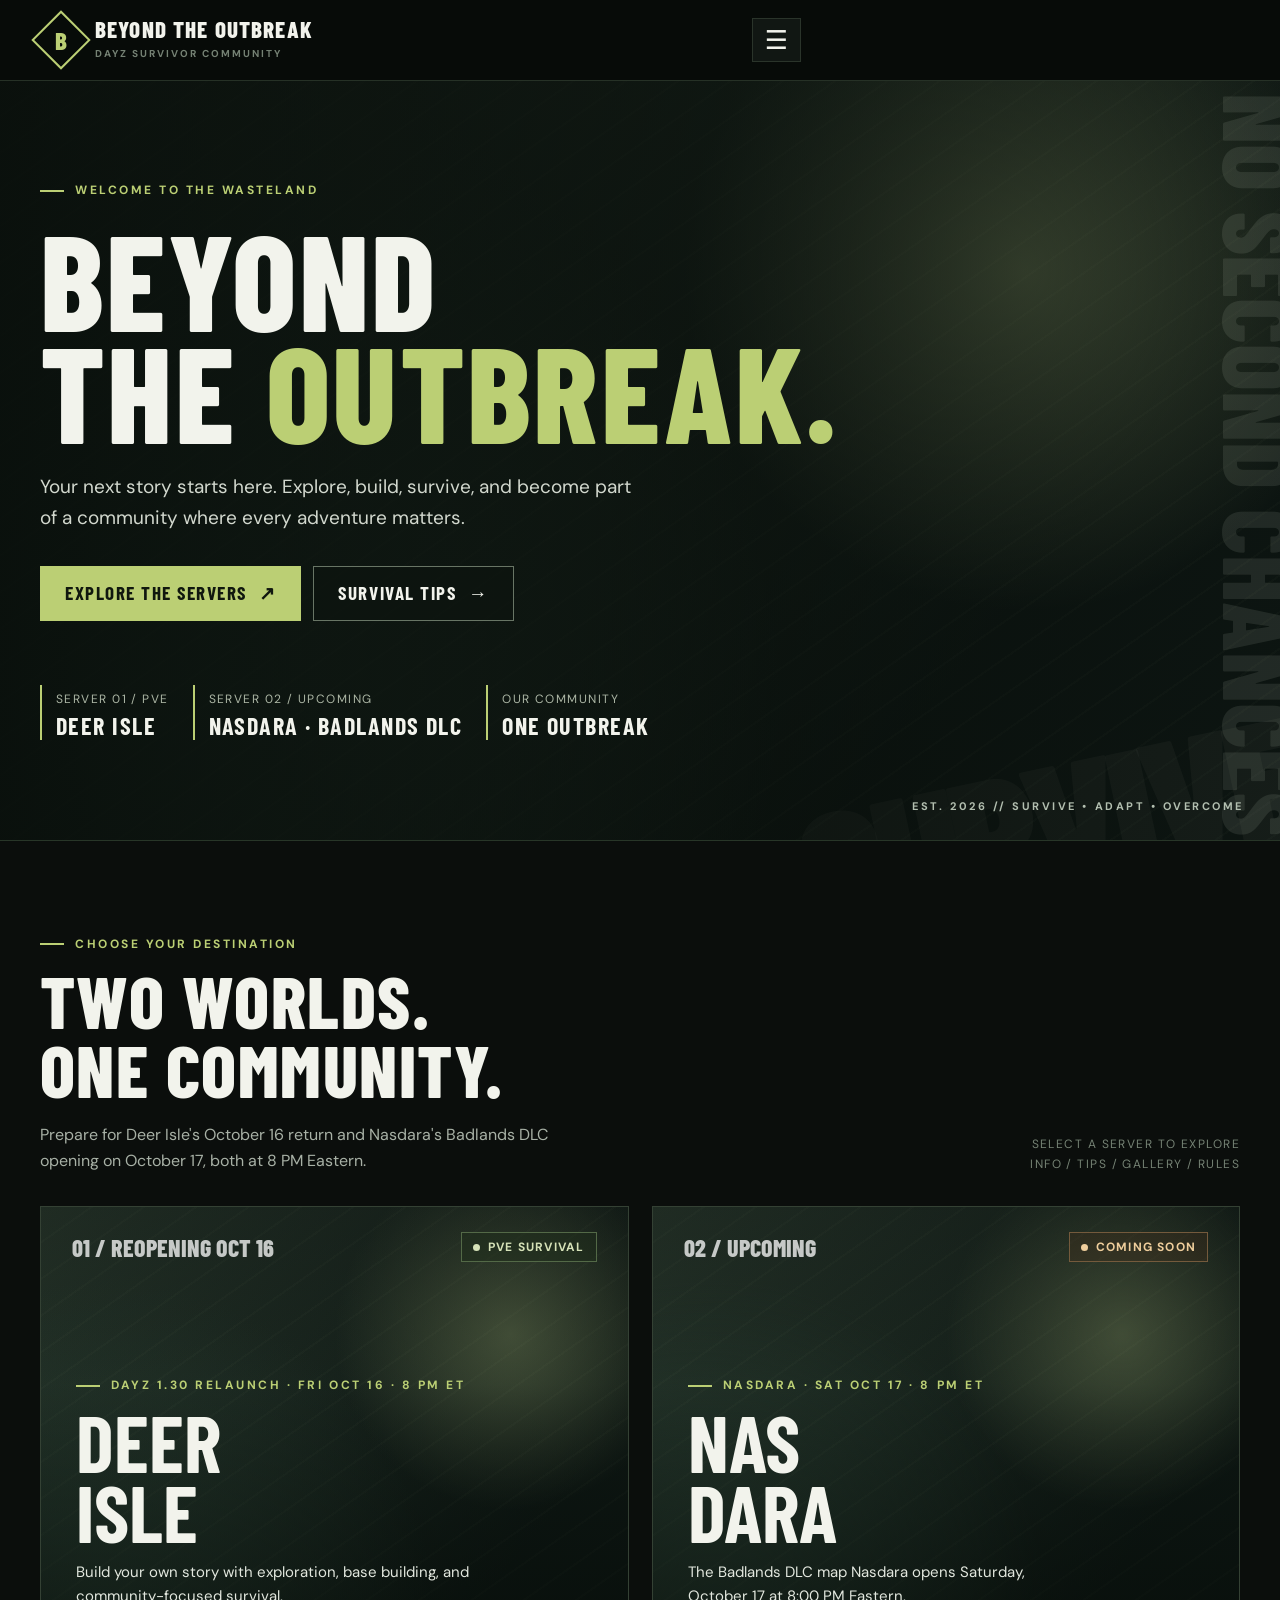
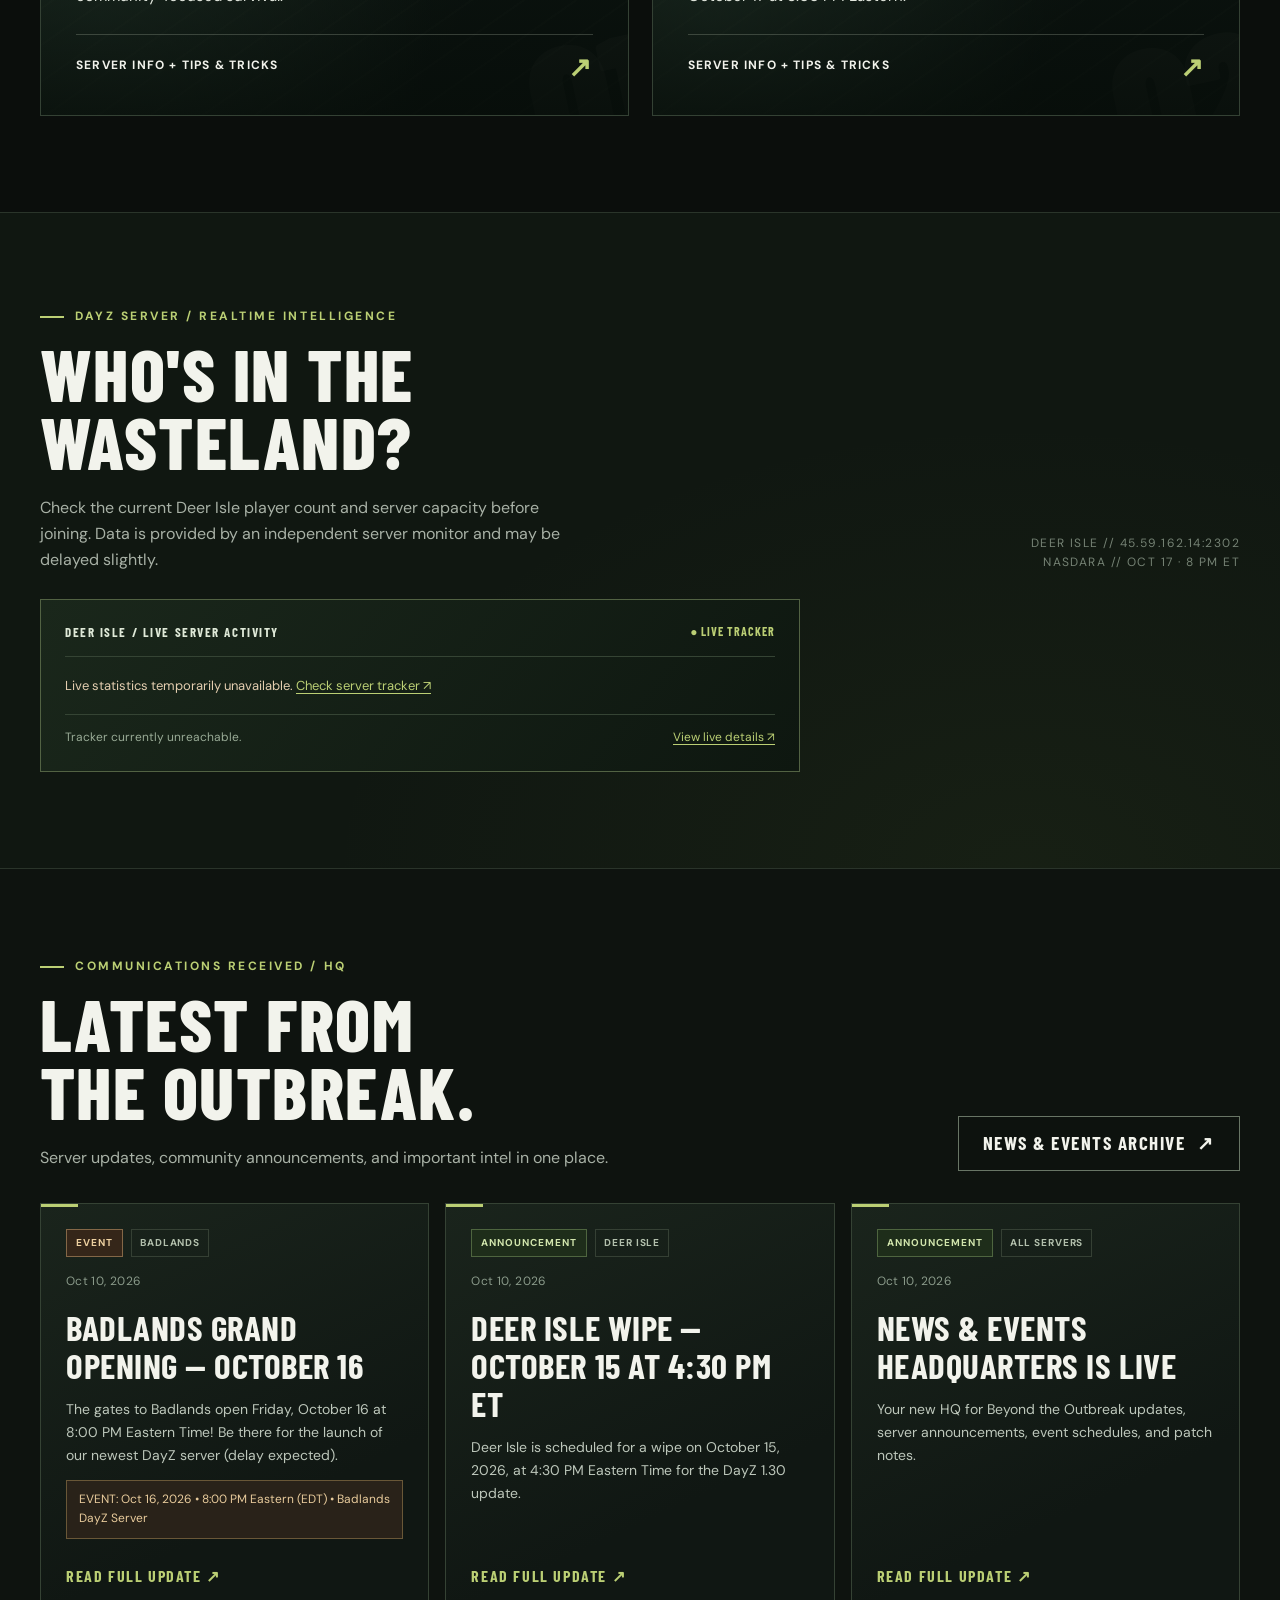
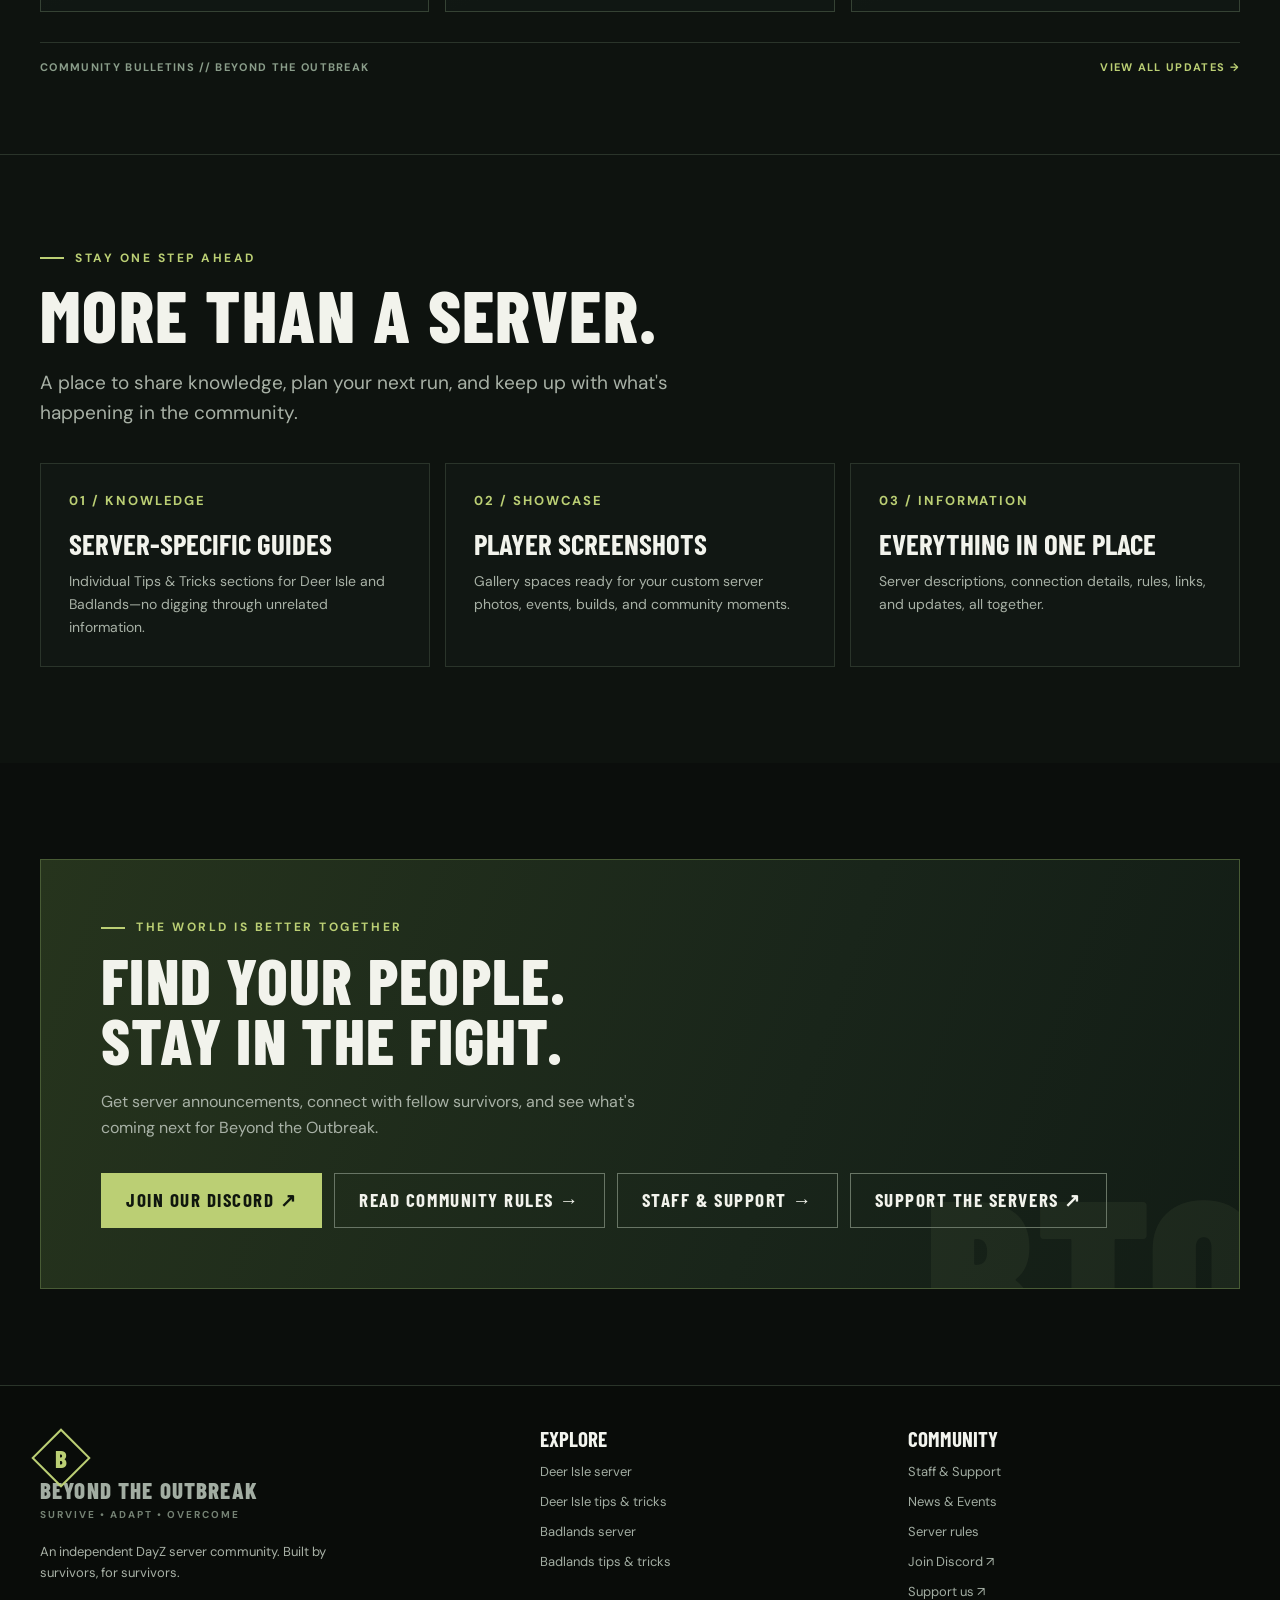
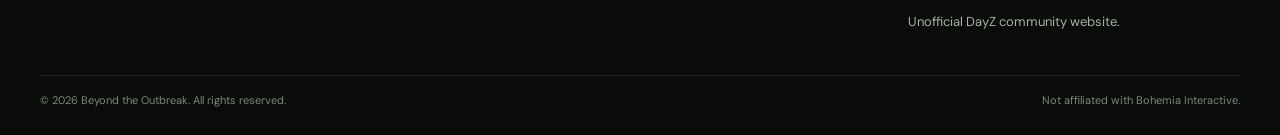
==== commit 12712e66: "Show updated Deer Isle return and Nasdara launch dates on homepage" ====
--- a/index.html
+++ b/index.html
@@ -29,17 +29,17 @@
 <div class="actions"><a class="button button-primary" href="#servers">Explore the servers <span aria-hidden="true">↗</span></a><a class="button button-outline" href="deerisle.html#tips">Survival tips <span aria-hidden="true">→</span></a></div>
 <div class="hero-status">
 <div><span>Server 01 / PvE</span><strong>DEER ISLE</strong></div>
-<div><span>Server 02 / Upcoming</span><strong>BADLANDS DLC</strong></div>
+<div><span>Server 02 / Upcoming</span><strong>NASDARA · BADLANDS DLC</strong></div>
 <div><span>Our community</span><strong>ONE OUTBREAK</strong></div>
 </div>
 </div>
 <div class="hero-coords">EST. 2026 // SURVIVE • ADAPT • OVERCOME</div>
 </section>
 <section class="section" id="servers"><div class="container">
-<div class="section-top"><div class="section-intro"><div class="eyebrow">Choose your destination</div><h2>TWO WORLDS.<br/>ONE COMMUNITY.</h2><p>Whether you're settling into Deer Isle or preparing for the Badlands, find your home beyond the outbreak.</p></div><div class="section-note">Select a server to explore<br/>info / tips / gallery / rules</div></div>
+<div class="section-top"><div class="section-intro"><div class="eyebrow">Choose your destination</div><h2>TWO WORLDS.<br/>ONE COMMUNITY.</h2><p>Prepare for Deer Isle's October 16 return and Nasdara's Badlands DLC opening on October 17, both at 8 PM Eastern.</p></div><div class="section-note">Select a server to explore<br/>info / tips / gallery / rules</div></div>
 <div class="server-grid">
-<a aria-label="View Deer Isle server information and tips" class="server-card" href="deerisle.html"><div class="photo-frame" data-photo="deerisle-cover"><span aria-hidden="true" class="watermark">01</span></div><div class="server-topline"><span class="server-number">01 / ACTIVE</span><span class="chip"><span class="dot"></span> PvE SURVIVAL</span></div><div class="server-card-inner"><div class="eyebrow">Established survivor experience</div><h3>DEER<br/>ISLE</h3><p>Build your own story with exploration, base building, and community-focused survival.</p><div class="card-footer"><span>Server info + tips &amp; tricks</span><span class="arrow">↗</span></div></div></a>
-<a aria-label="View Badlands DLC plans and tips" class="server-card" href="badlands.html"><div class="photo-frame" data-photo="badlands-cover"><span aria-hidden="true" class="watermark">02</span></div><div class="server-topline"><span class="server-number">02 / UPCOMING</span><span class="chip chip-warm"><span class="dot"></span> COMING SOON</span></div><div class="server-card-inner"><div class="eyebrow">The next chapter</div><h3>BAD<br/>LANDS</h3><p>A new destination is on the horizon. Updates, screenshots, and survival advice will live here.</p><div class="card-footer"><span>Server info + tips &amp; tricks</span><span class="arrow">↗</span></div></div></a>
+<a aria-label="View Deer Isle server information and tips" class="server-card" href="deerisle.html"><div class="photo-frame" data-photo="deerisle-cover"><span aria-hidden="true" class="watermark">01</span></div><div class="server-topline"><span class="server-number">01 / REOPENING OCT 16</span><span class="chip"><span class="dot"></span> PvE SURVIVAL</span></div><div class="server-card-inner"><div class="eyebrow">DayZ 1.30 relaunch · Fri Oct 16 · 8 PM ET</div><h3>DEER<br/>ISLE</h3><p>Build your own story with exploration, base building, and community-focused survival.</p><div class="card-footer"><span>Server info + tips &amp; tricks</span><span class="arrow">↗</span></div></div></a>
+<a aria-label="View Badlands DLC plans and tips" class="server-card" href="badlands.html"><div class="photo-frame" data-photo="badlands-cover"><span aria-hidden="true" class="watermark">02</span></div><div class="server-topline"><span class="server-number">02 / UPCOMING</span><span class="chip chip-warm"><span class="dot"></span> COMING SOON</span></div><div class="server-card-inner"><div class="eyebrow">Nasdara · Sat Oct 17 · 8 PM ET</div><h3>NAS<br/>DARA</h3><p>The Badlands DLC map Nasdara opens Saturday, October 17 at 8:00 PM Eastern.</p><div class="card-footer"><span>Server info + tips &amp; tricks</span><span class="arrow">↗</span></div></div></a>
 </div>
 </div></section>
 <!-- News & Events homepage feed: latest three posts are loaded from news.json. -->
@@ -48,7 +48,7 @@
 <div class="eyebrow">DayZ Server / Realtime Intelligence</div>
 <h2>WHO'S IN THE<br/>WASTELAND?</h2>
 <p>Check the current Deer Isle player count and server capacity before joining. Data is provided by an independent server monitor and may be delayed slightly.</p>
-</div><div class="section-note">DEER ISLE // 45.59.162.14:2302<br/>BADLANDS // COMING SOON</div></div>
+</div><div class="section-note">DEER ISLE // 45.59.162.14:2302<br/>NASDARA // OCT 17 · 8 PM ET</div></div>
 <div class="bto-live-widget" data-live-widget="">
 <div class="bto-live-widget-top"><strong>DEER ISLE / LIVE SERVER ACTIVITY</strong><span class="bto-live-signal">● LIVE TRACKER</span></div>
 <a aria-label="View detailed Deer Isle server activity on GAMEMONITORING" class="bto-live-image-link" href="https://gamemonitoring.net/dayz/servers/14372044" rel="noopener noreferrer" target="_blank">
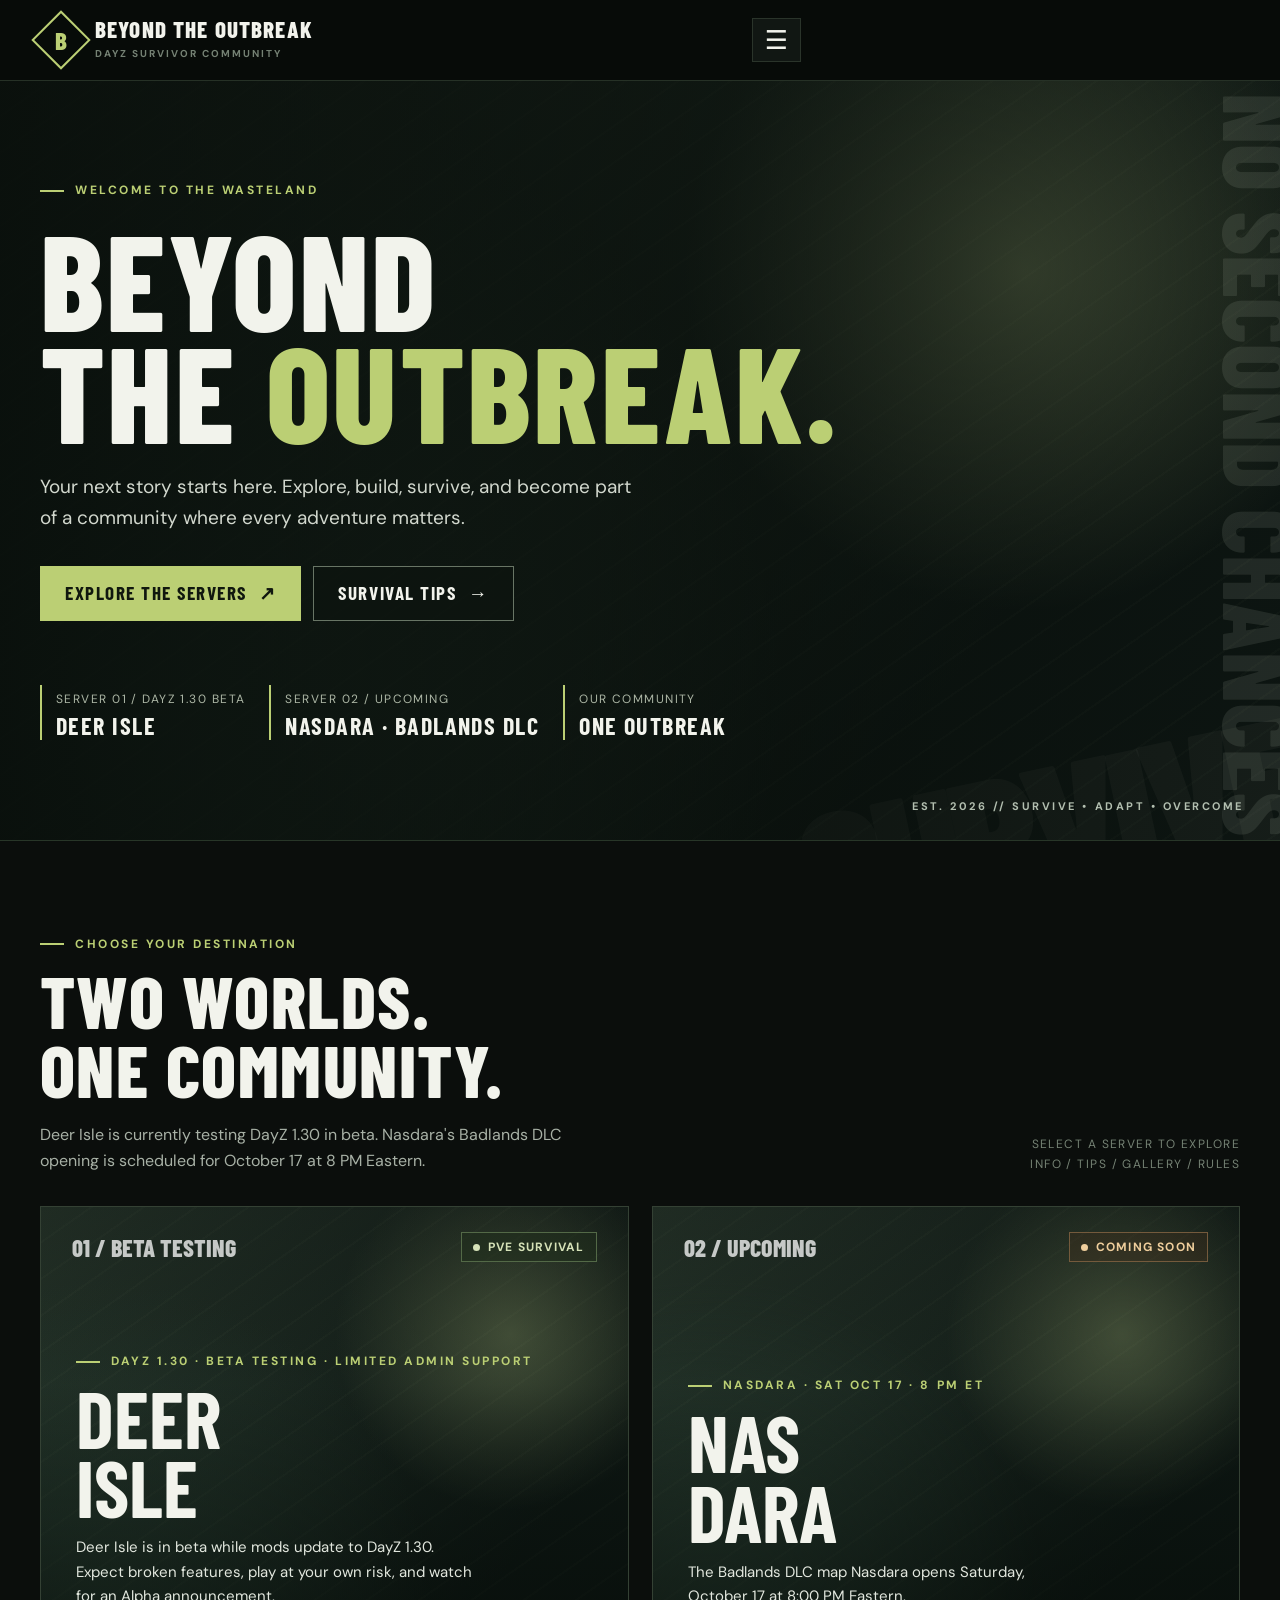
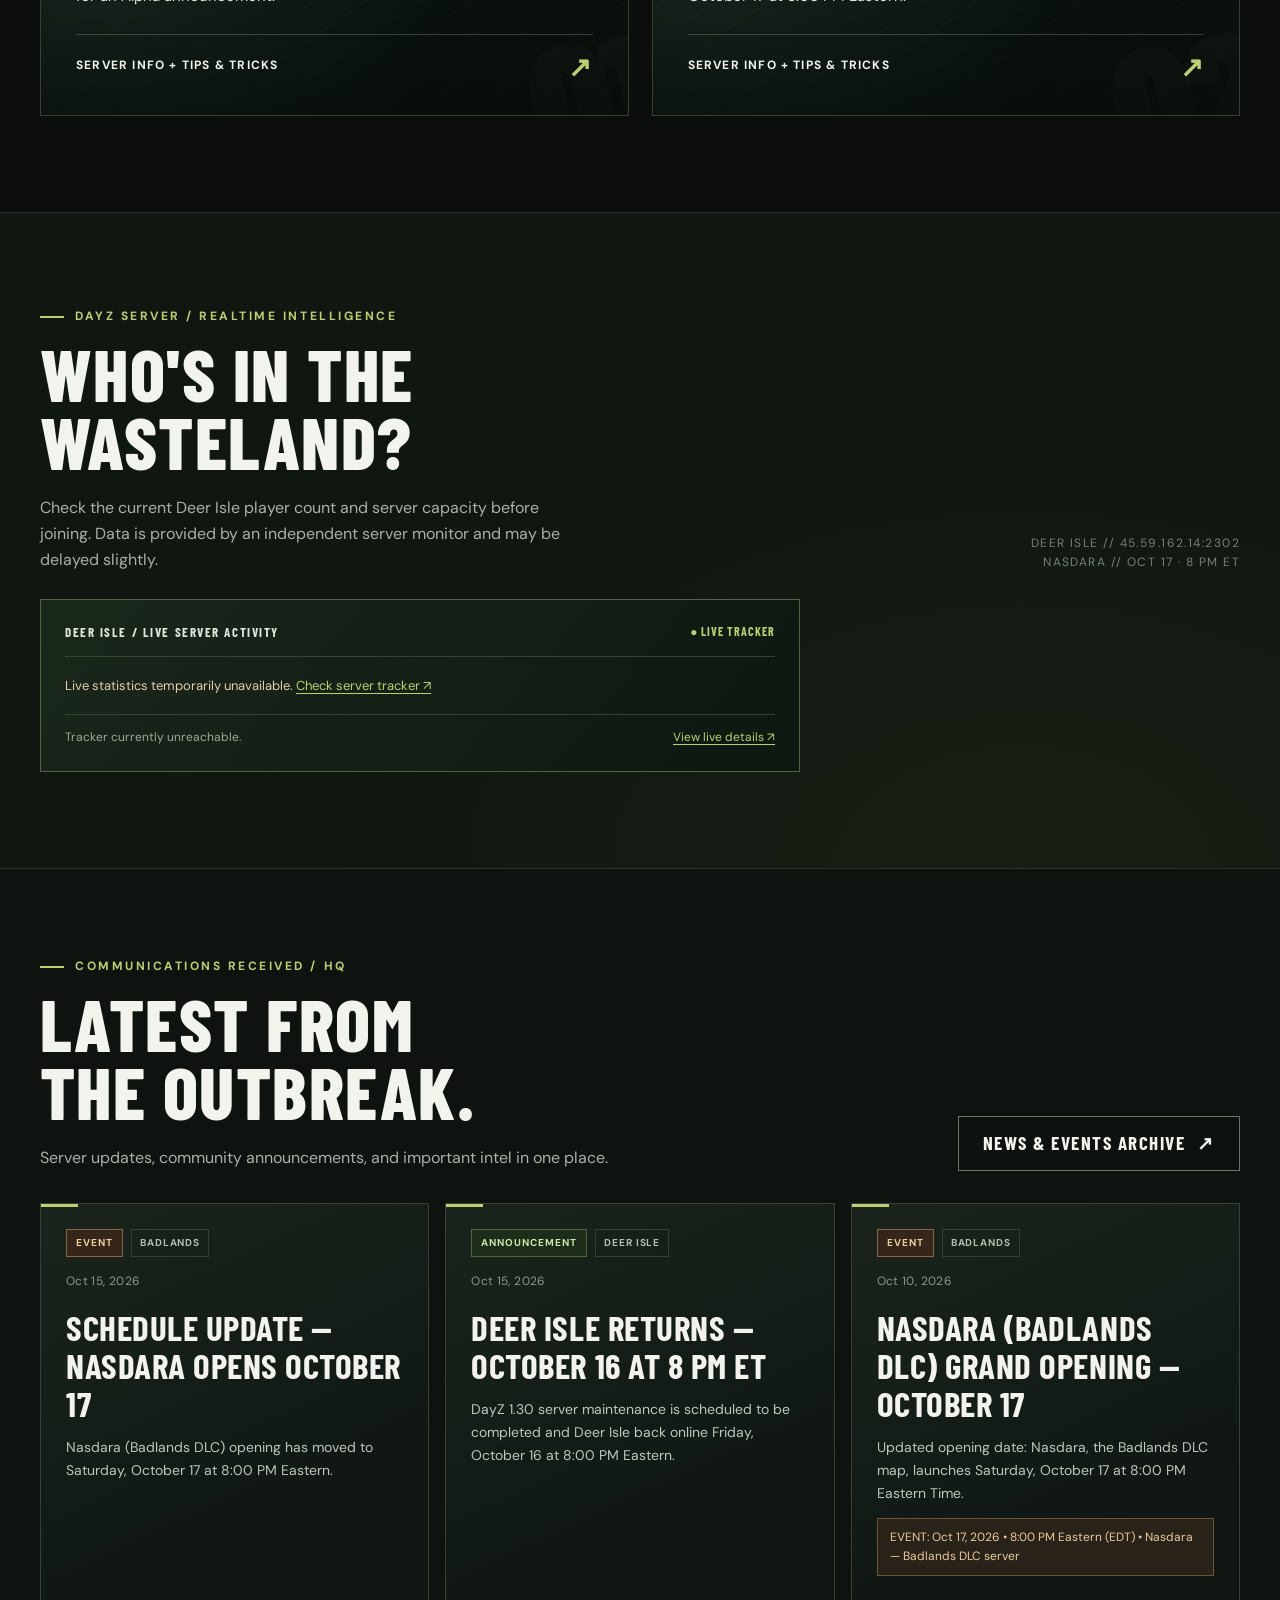
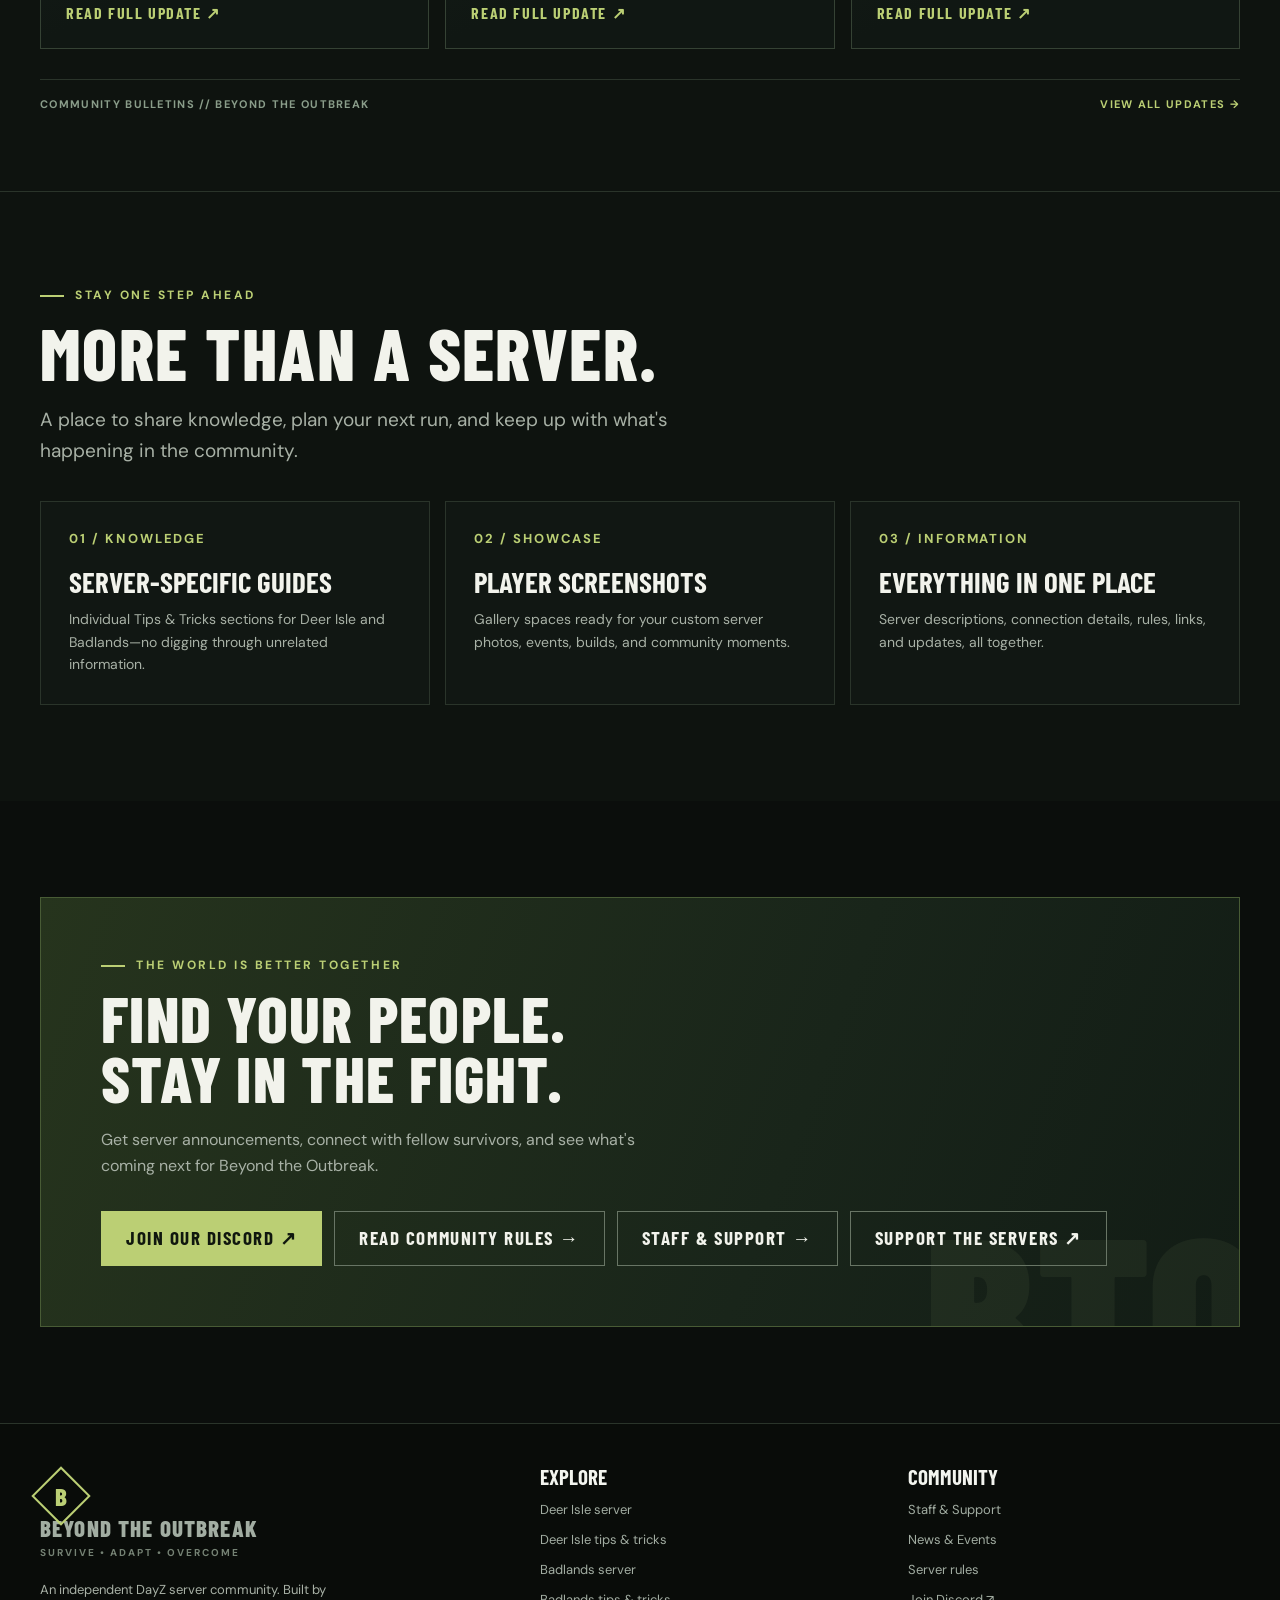
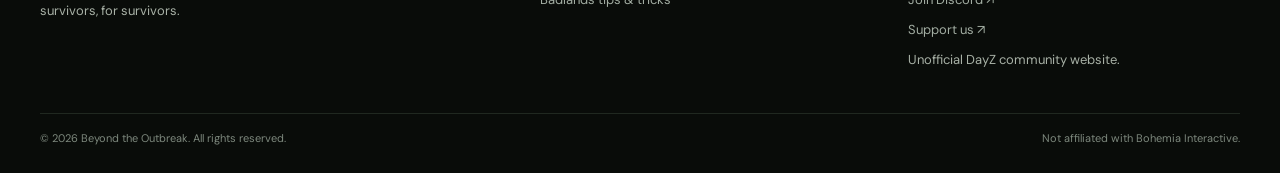
==== commit 4cf37188: "Mark Deer Isle DayZ 1.30 as beta with limited support warning" ====
--- a/index.html
+++ b/index.html
@@ -28,7 +28,7 @@
 <p class="lead">Your next story starts here. Explore, build, survive, and become part of a community where every adventure matters.</p>
 <div class="actions"><a class="button button-primary" href="#servers">Explore the servers <span aria-hidden="true">↗</span></a><a class="button button-outline" href="deerisle.html#tips">Survival tips <span aria-hidden="true">→</span></a></div>
 <div class="hero-status">
-<div><span>Server 01 / PvE</span><strong>DEER ISLE</strong></div>
+<div><span>Server 01 / DayZ 1.30 Beta</span><strong>DEER ISLE</strong></div>
 <div><span>Server 02 / Upcoming</span><strong>NASDARA · BADLANDS DLC</strong></div>
 <div><span>Our community</span><strong>ONE OUTBREAK</strong></div>
 </div>
@@ -36,9 +36,9 @@
 <div class="hero-coords">EST. 2026 // SURVIVE • ADAPT • OVERCOME</div>
 </section>
 <section class="section" id="servers"><div class="container">
-<div class="section-top"><div class="section-intro"><div class="eyebrow">Choose your destination</div><h2>TWO WORLDS.<br/>ONE COMMUNITY.</h2><p>Prepare for Deer Isle's October 16 return and Nasdara's Badlands DLC opening on October 17, both at 8 PM Eastern.</p></div><div class="section-note">Select a server to explore<br/>info / tips / gallery / rules</div></div>
+<div class="section-top"><div class="section-intro"><div class="eyebrow">Choose your destination</div><h2>TWO WORLDS.<br/>ONE COMMUNITY.</h2><p>Deer Isle is currently testing DayZ 1.30 in beta. Nasdara's Badlands DLC opening is scheduled for October 17 at 8 PM Eastern.</p></div><div class="section-note">Select a server to explore<br/>info / tips / gallery / rules</div></div>
 <div class="server-grid">
-<a aria-label="View Deer Isle server information and tips" class="server-card" href="deerisle.html"><div class="photo-frame" data-photo="deerisle-cover"><span aria-hidden="true" class="watermark">01</span></div><div class="server-topline"><span class="server-number">01 / REOPENING OCT 16</span><span class="chip"><span class="dot"></span> PvE SURVIVAL</span></div><div class="server-card-inner"><div class="eyebrow">DayZ 1.30 relaunch · Fri Oct 16 · 8 PM ET</div><h3>DEER<br/>ISLE</h3><p>Build your own story with exploration, base building, and community-focused survival.</p><div class="card-footer"><span>Server info + tips &amp; tricks</span><span class="arrow">↗</span></div></div></a>
+<a aria-label="View Deer Isle server information and tips" class="server-card" href="deerisle.html"><div class="photo-frame" data-photo="deerisle-cover"><span aria-hidden="true" class="watermark">01</span></div><div class="server-topline"><span class="server-number">01 / BETA TESTING</span><span class="chip"><span class="dot"></span> PvE SURVIVAL</span></div><div class="server-card-inner"><div class="eyebrow">DayZ 1.30 · Beta testing · Limited admin support</div><h3>DEER<br/>ISLE</h3><p>Deer Isle is in beta while mods update to DayZ 1.30. Expect broken features, play at your own risk, and watch for an Alpha announcement.</p><div class="card-footer"><span>Server info + tips &amp; tricks</span><span class="arrow">↗</span></div></div></a>
 <a aria-label="View Badlands DLC plans and tips" class="server-card" href="badlands.html"><div class="photo-frame" data-photo="badlands-cover"><span aria-hidden="true" class="watermark">02</span></div><div class="server-topline"><span class="server-number">02 / UPCOMING</span><span class="chip chip-warm"><span class="dot"></span> COMING SOON</span></div><div class="server-card-inner"><div class="eyebrow">Nasdara · Sat Oct 17 · 8 PM ET</div><h3>NAS<br/>DARA</h3><p>The Badlands DLC map Nasdara opens Saturday, October 17 at 8:00 PM Eastern.</p><div class="card-footer"><span>Server info + tips &amp; tricks</span><span class="arrow">↗</span></div></div></a>
 </div>
 </div></section>
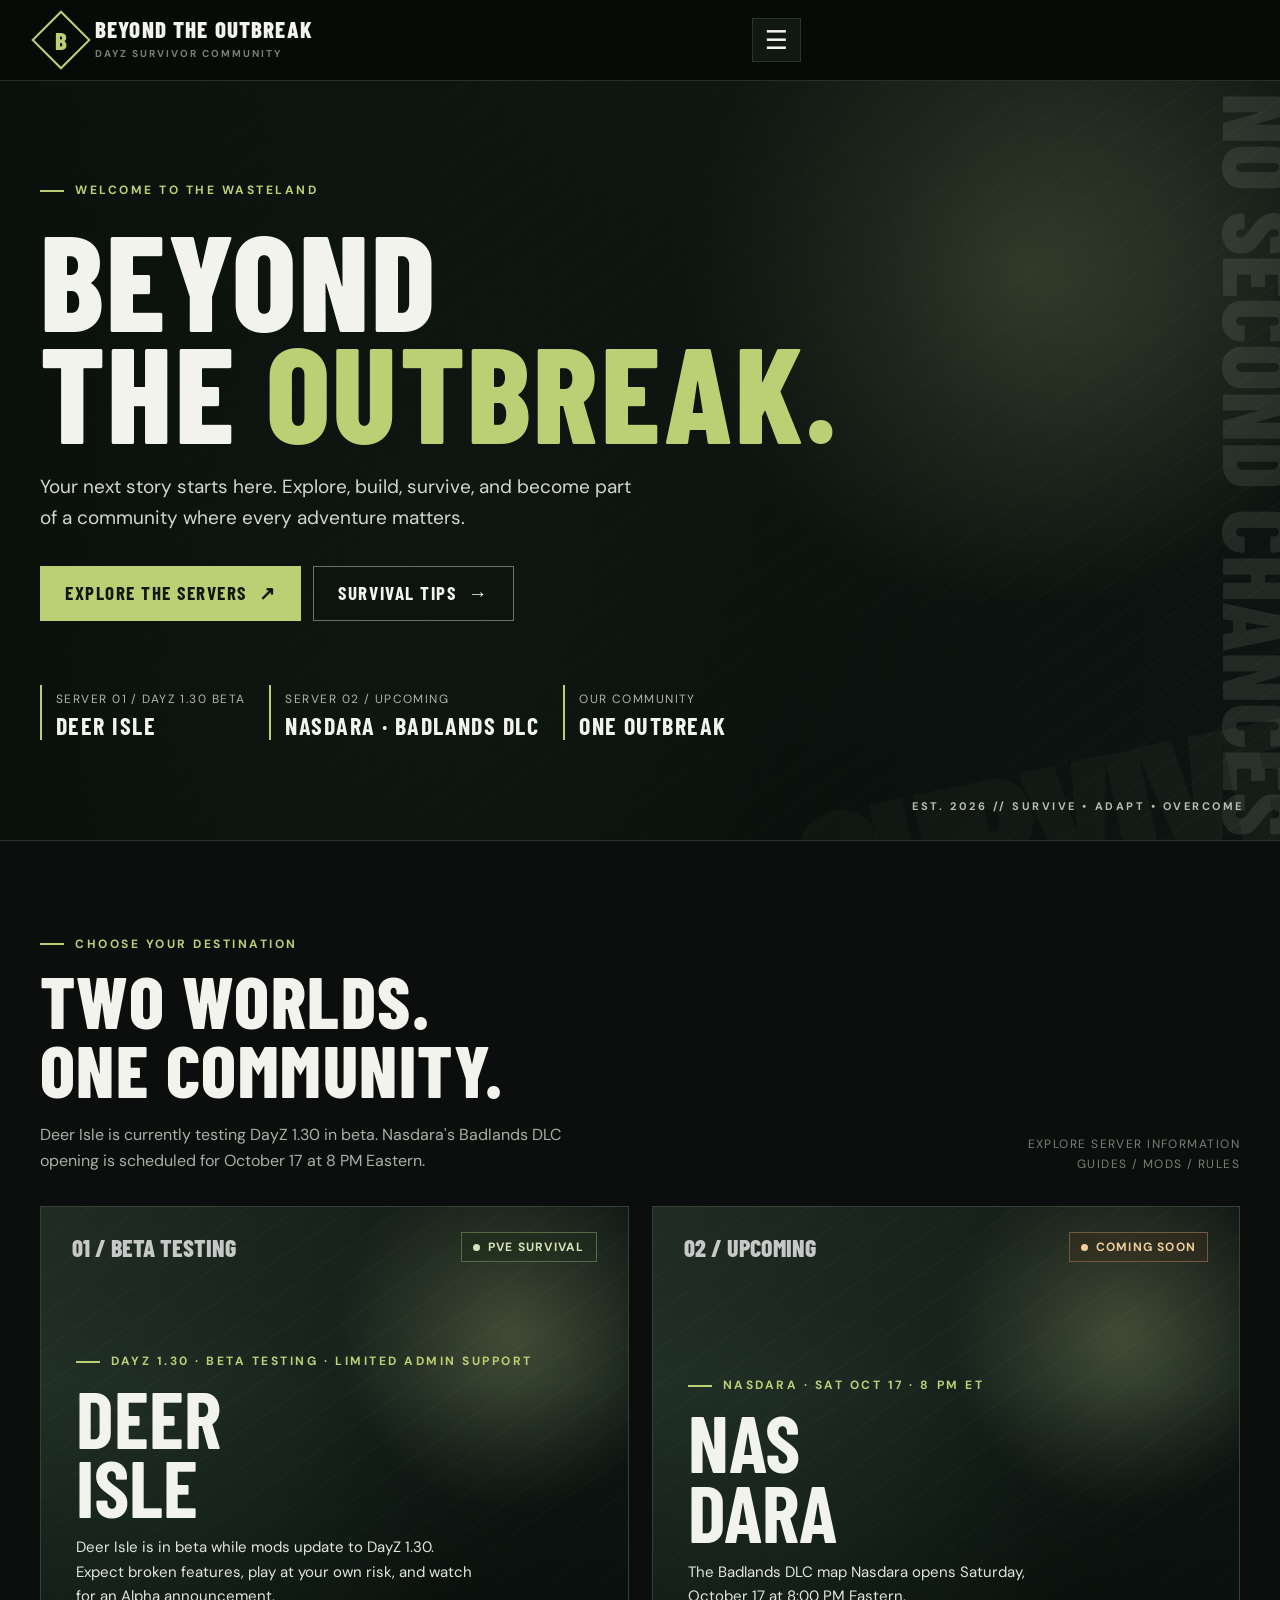
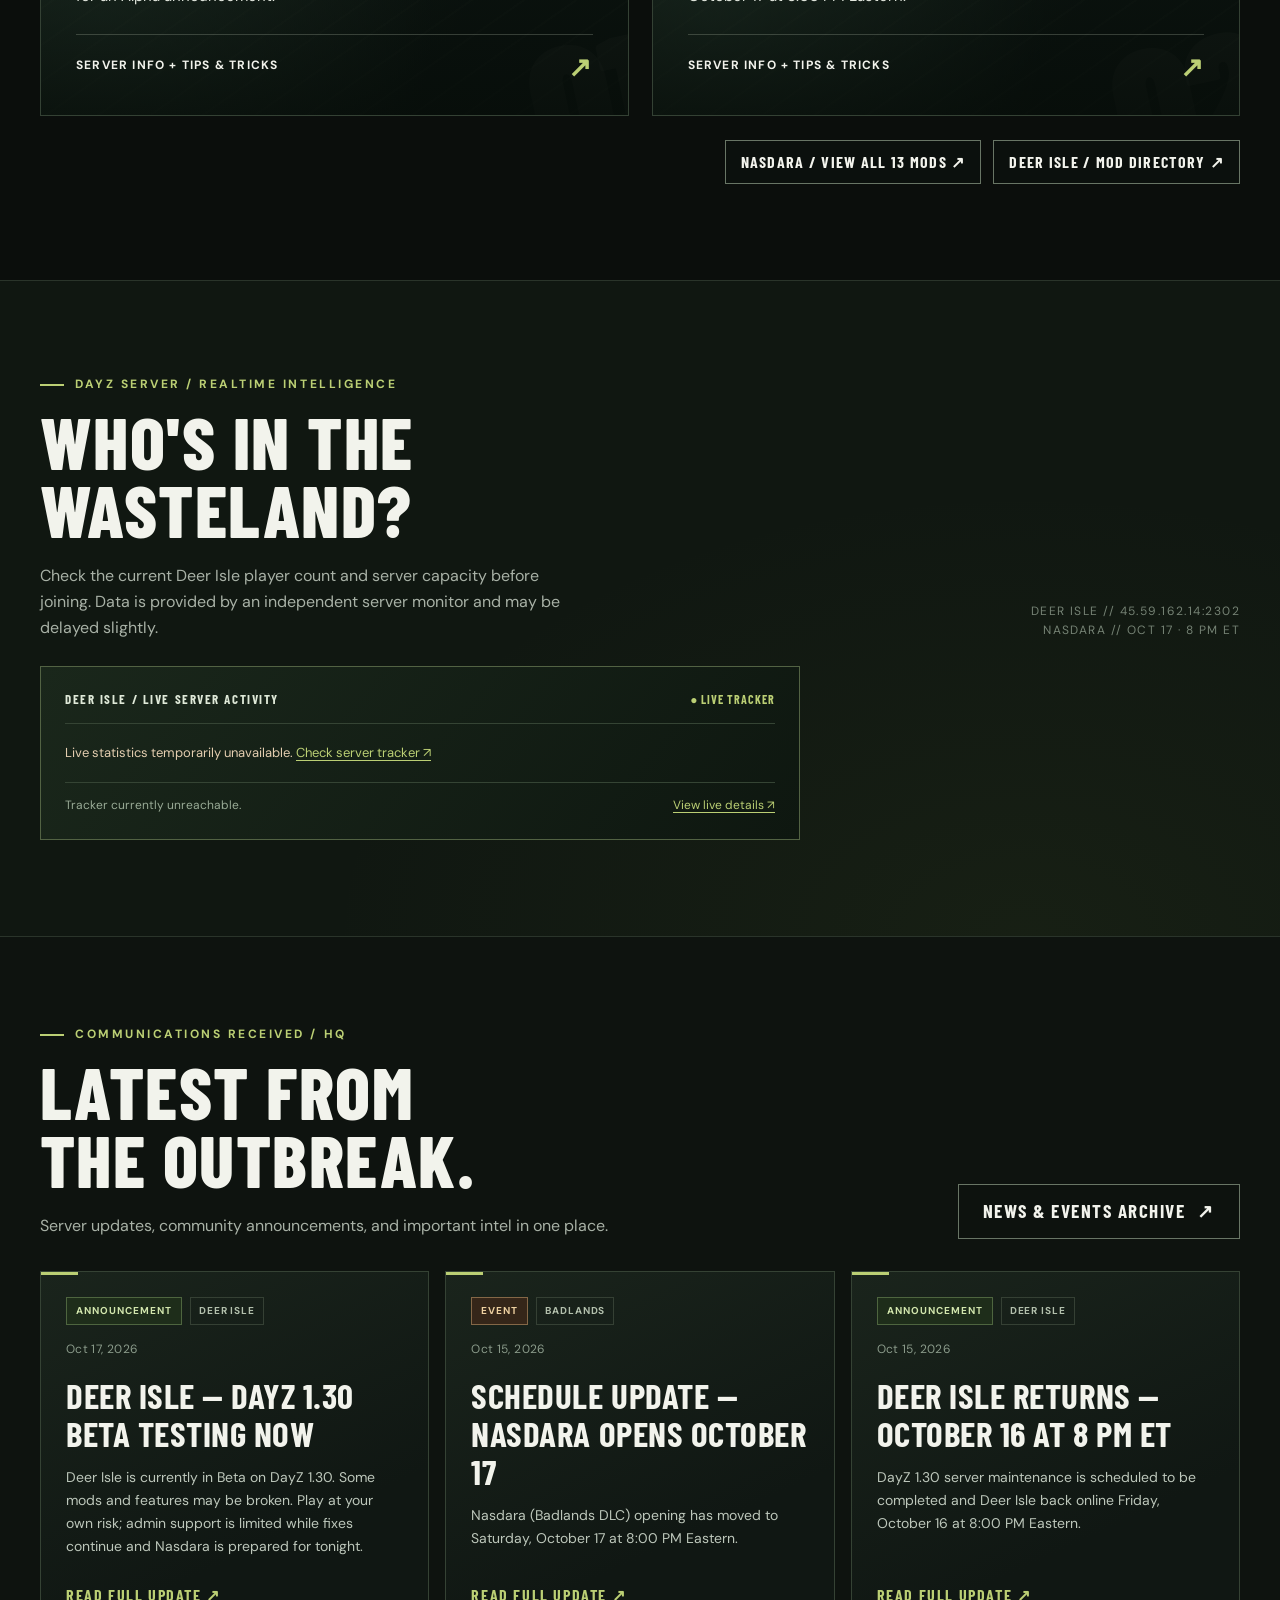
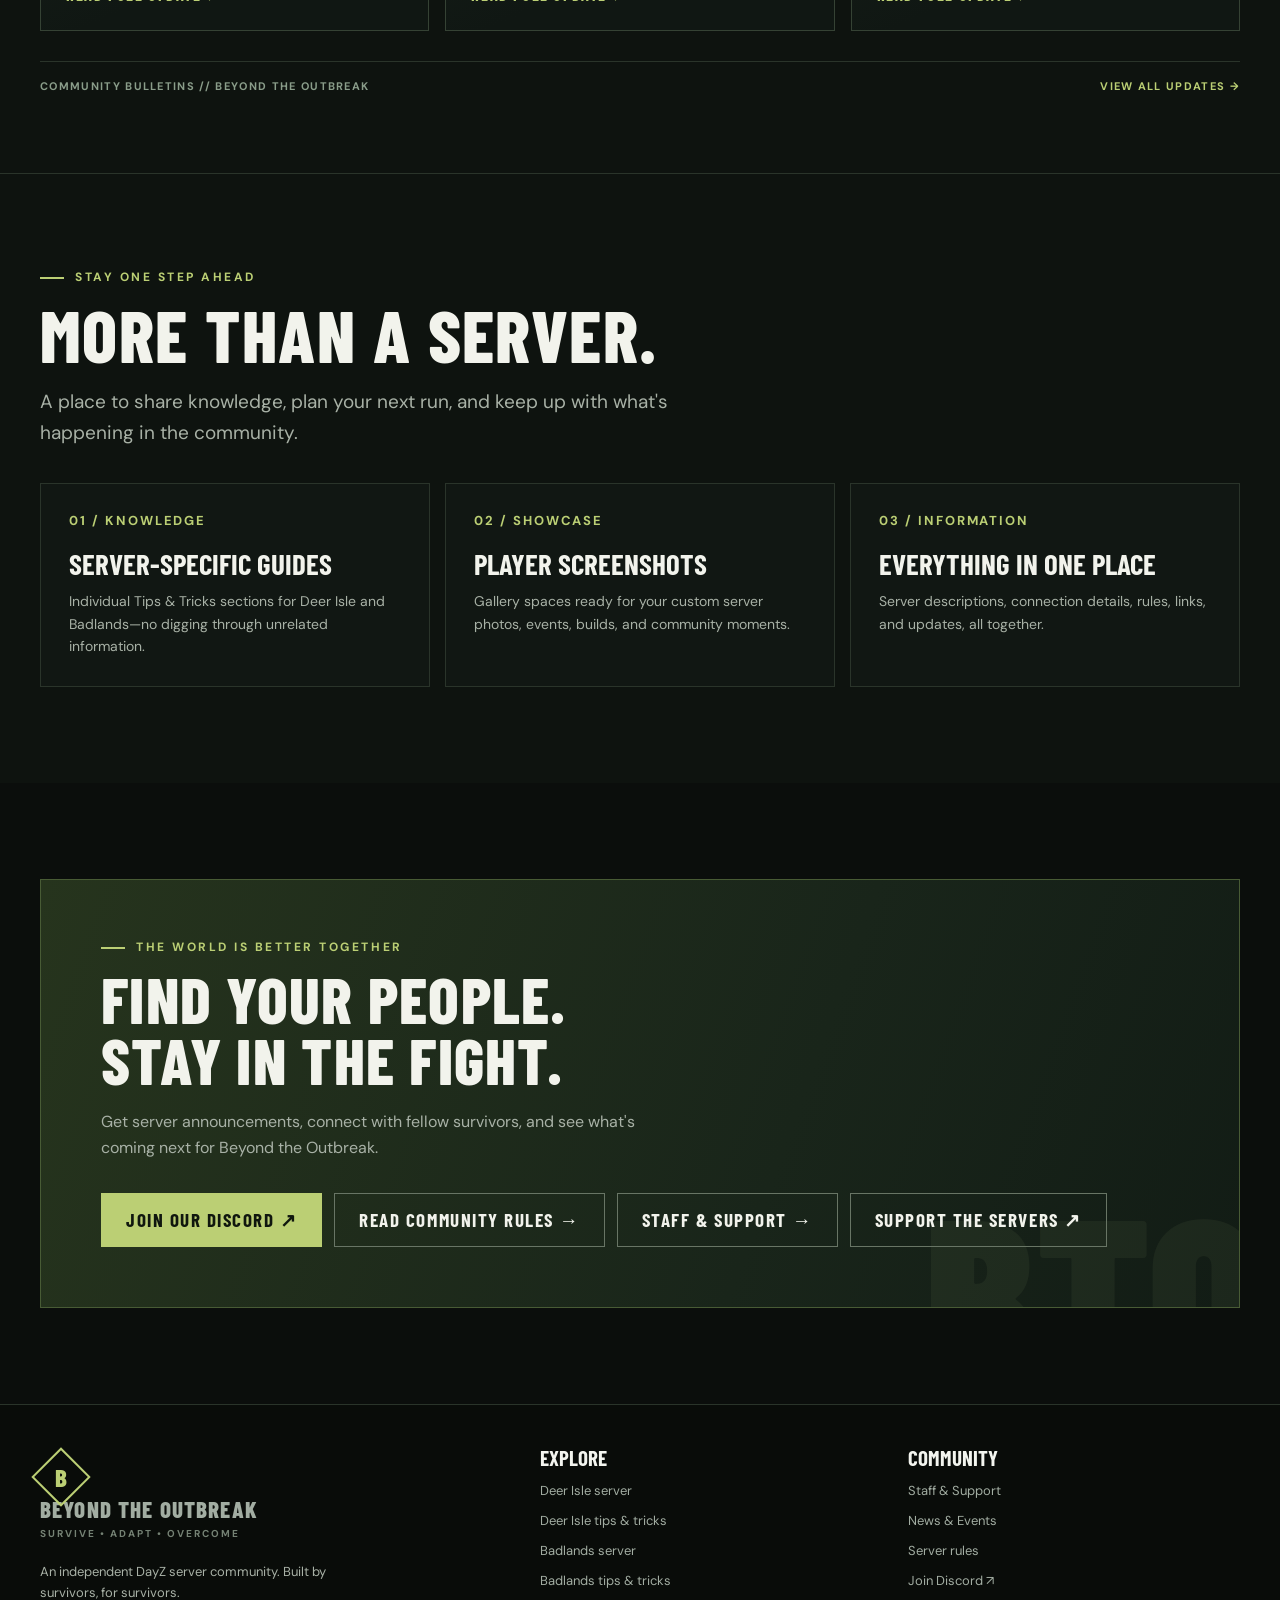
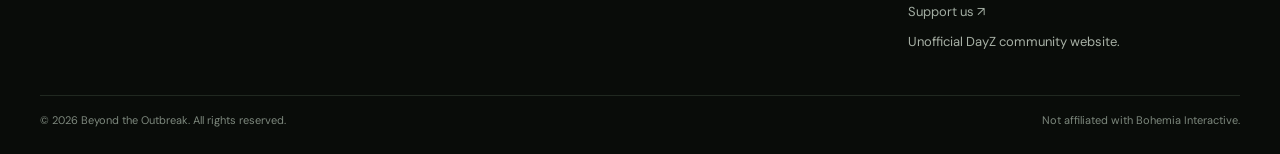
==== commit 8bf09a51: "Add Nasdara 13-mod directory link to homepage" ====
--- a/index.html
+++ b/index.html
@@ -36,11 +36,12 @@
 <div class="hero-coords">EST. 2026 // SURVIVE • ADAPT • OVERCOME</div>
 </section>
 <section class="section" id="servers"><div class="container">
-<div class="section-top"><div class="section-intro"><div class="eyebrow">Choose your destination</div><h2>TWO WORLDS.<br/>ONE COMMUNITY.</h2><p>Deer Isle is currently testing DayZ 1.30 in beta. Nasdara's Badlands DLC opening is scheduled for October 17 at 8 PM Eastern.</p></div><div class="section-note">Select a server to explore<br/>info / tips / gallery / rules</div></div>
+<div class="section-top"><div class="section-intro"><div class="eyebrow">Choose your destination</div><h2>TWO WORLDS.<br/>ONE COMMUNITY.</h2><p>Deer Isle is currently testing DayZ 1.30 in beta. Nasdara's Badlands DLC opening is scheduled for October 17 at 8 PM Eastern.</p></div><div class="section-note">Explore server information<br/>guides / mods / rules</div></div>
 <div class="server-grid">
 <a aria-label="View Deer Isle server information and tips" class="server-card" href="deerisle.html"><div class="photo-frame" data-photo="deerisle-cover"><span aria-hidden="true" class="watermark">01</span></div><div class="server-topline"><span class="server-number">01 / BETA TESTING</span><span class="chip"><span class="dot"></span> PvE SURVIVAL</span></div><div class="server-card-inner"><div class="eyebrow">DayZ 1.30 · Beta testing · Limited admin support</div><h3>DEER<br/>ISLE</h3><p>Deer Isle is in beta while mods update to DayZ 1.30. Expect broken features, play at your own risk, and watch for an Alpha announcement.</p><div class="card-footer"><span>Server info + tips &amp; tricks</span><span class="arrow">↗</span></div></div></a>
 <a aria-label="View Badlands DLC plans and tips" class="server-card" href="badlands.html"><div class="photo-frame" data-photo="badlands-cover"><span aria-hidden="true" class="watermark">02</span></div><div class="server-topline"><span class="server-number">02 / UPCOMING</span><span class="chip chip-warm"><span class="dot"></span> COMING SOON</span></div><div class="server-card-inner"><div class="eyebrow">Nasdara · Sat Oct 17 · 8 PM ET</div><h3>NAS<br/>DARA</h3><p>The Badlands DLC map Nasdara opens Saturday, October 17 at 8:00 PM Eastern.</p><div class="card-footer"><span>Server info + tips &amp; tricks</span><span class="arrow">↗</span></div></div></a>
 </div>
+<div class="actions" style="justify-content:flex-end;margin-top:24px"><a class="button button-outline button-small" href="nasdara-mods.html">Nasdara / View all 13 mods ↗</a><a class="button button-outline button-small" href="deerisle-mods.html">Deer Isle / Mod Directory ↗</a></div>
 </div></section>
 <!-- News & Events homepage feed: latest three posts are loaded from news.json. -->
 <section class="section bto-live-section section-rule" id="live-servers"><div class="container">
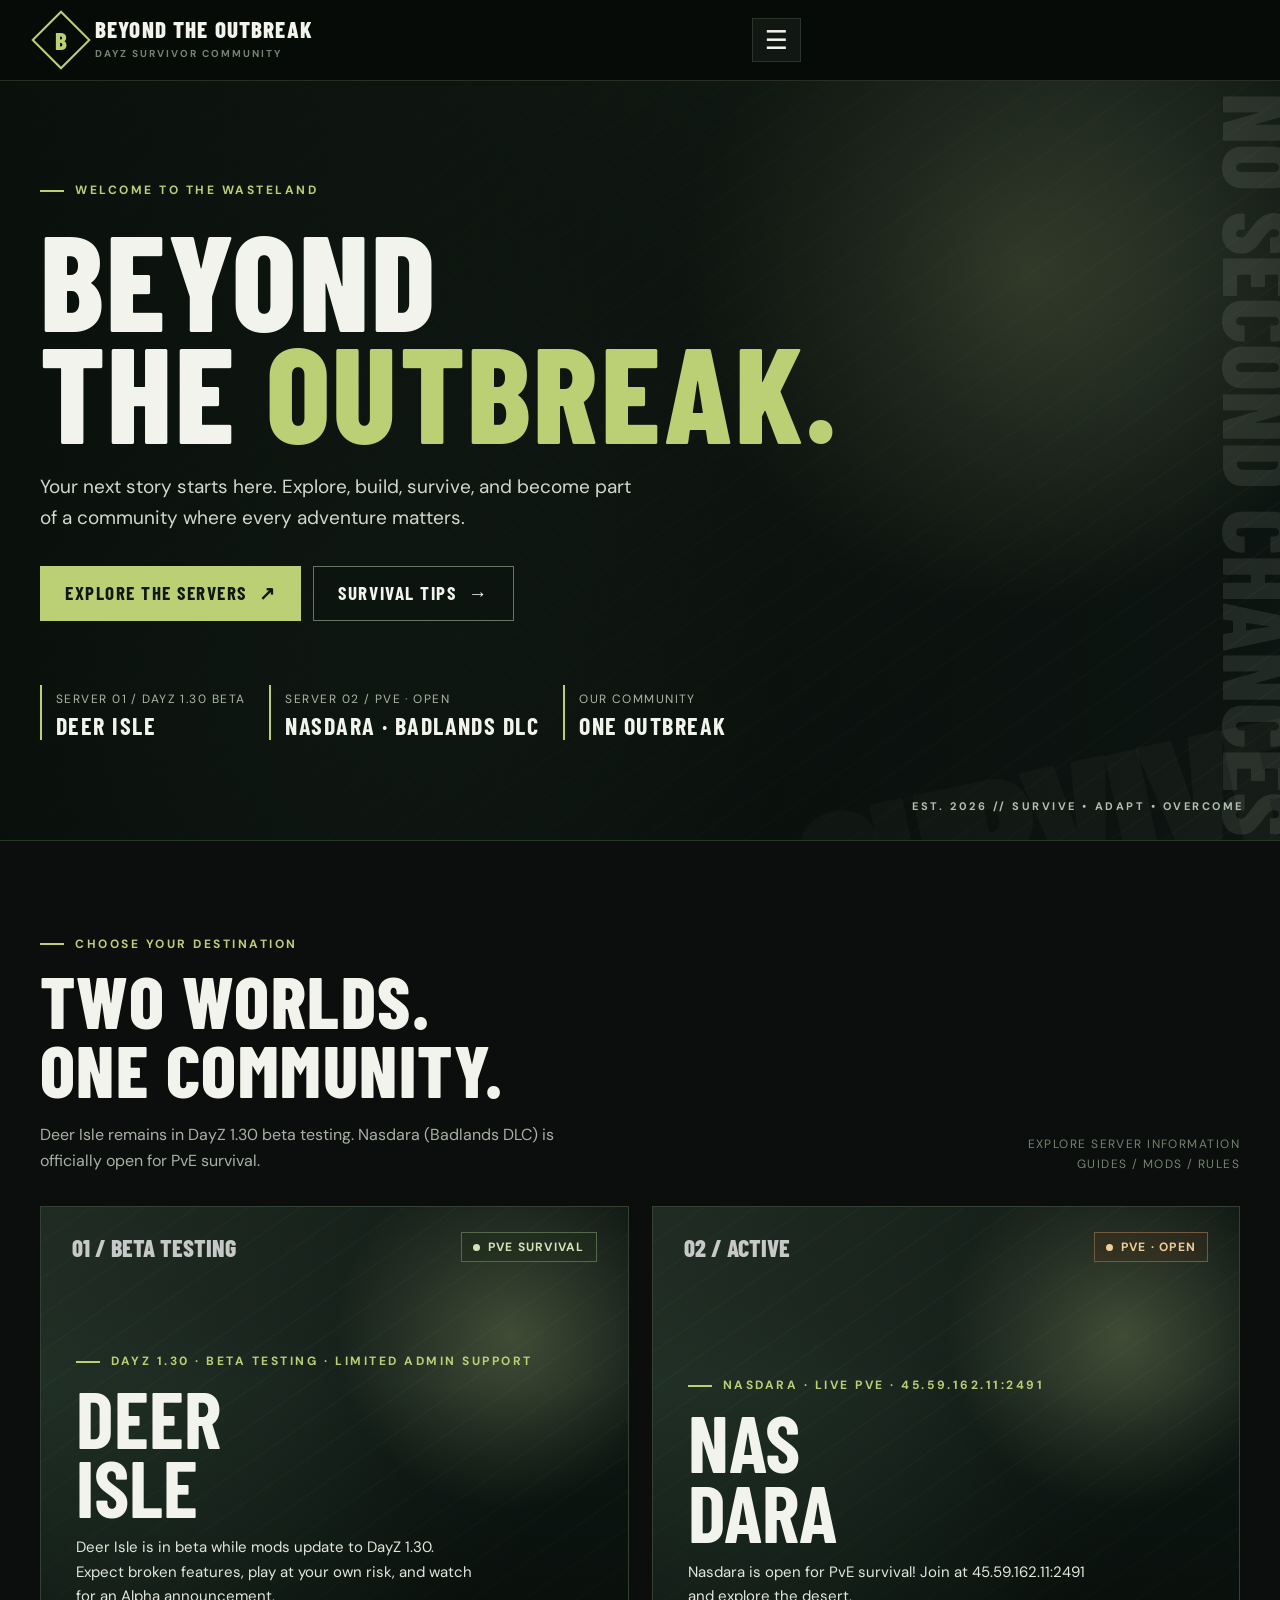
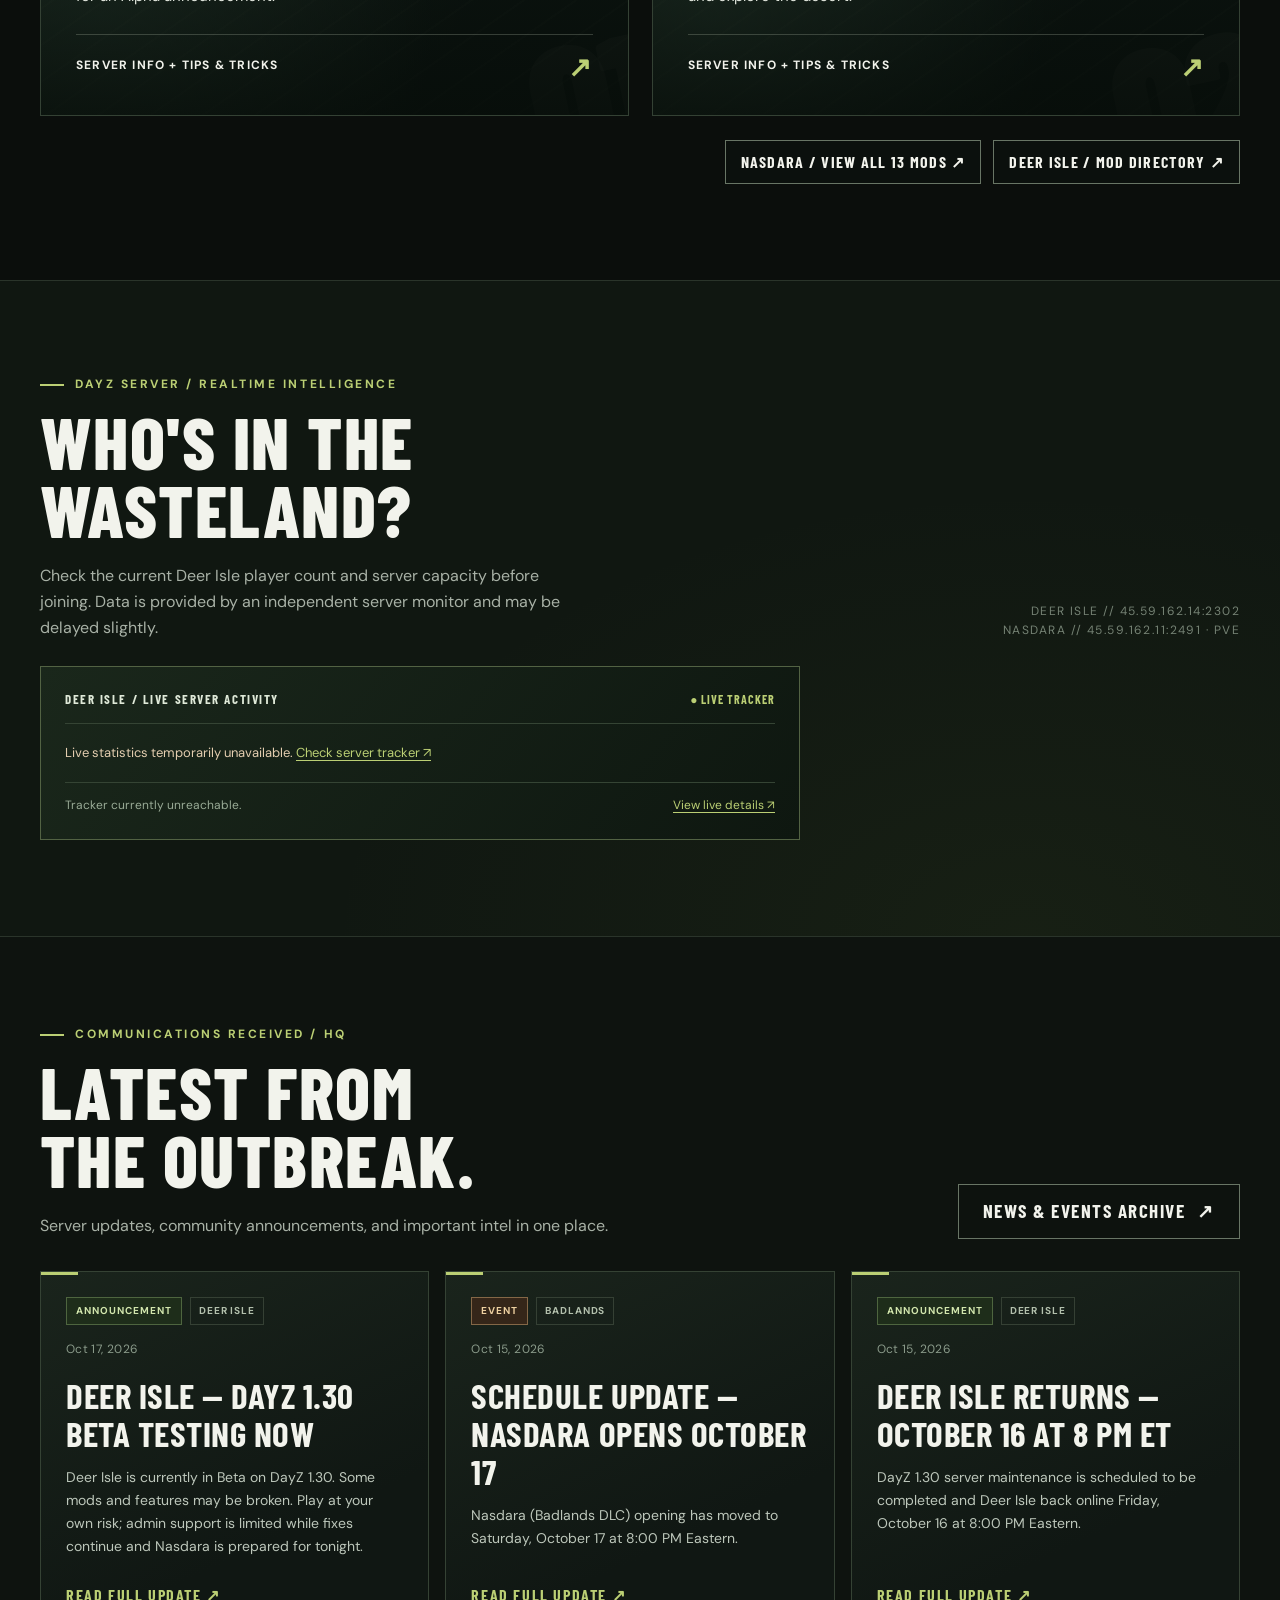
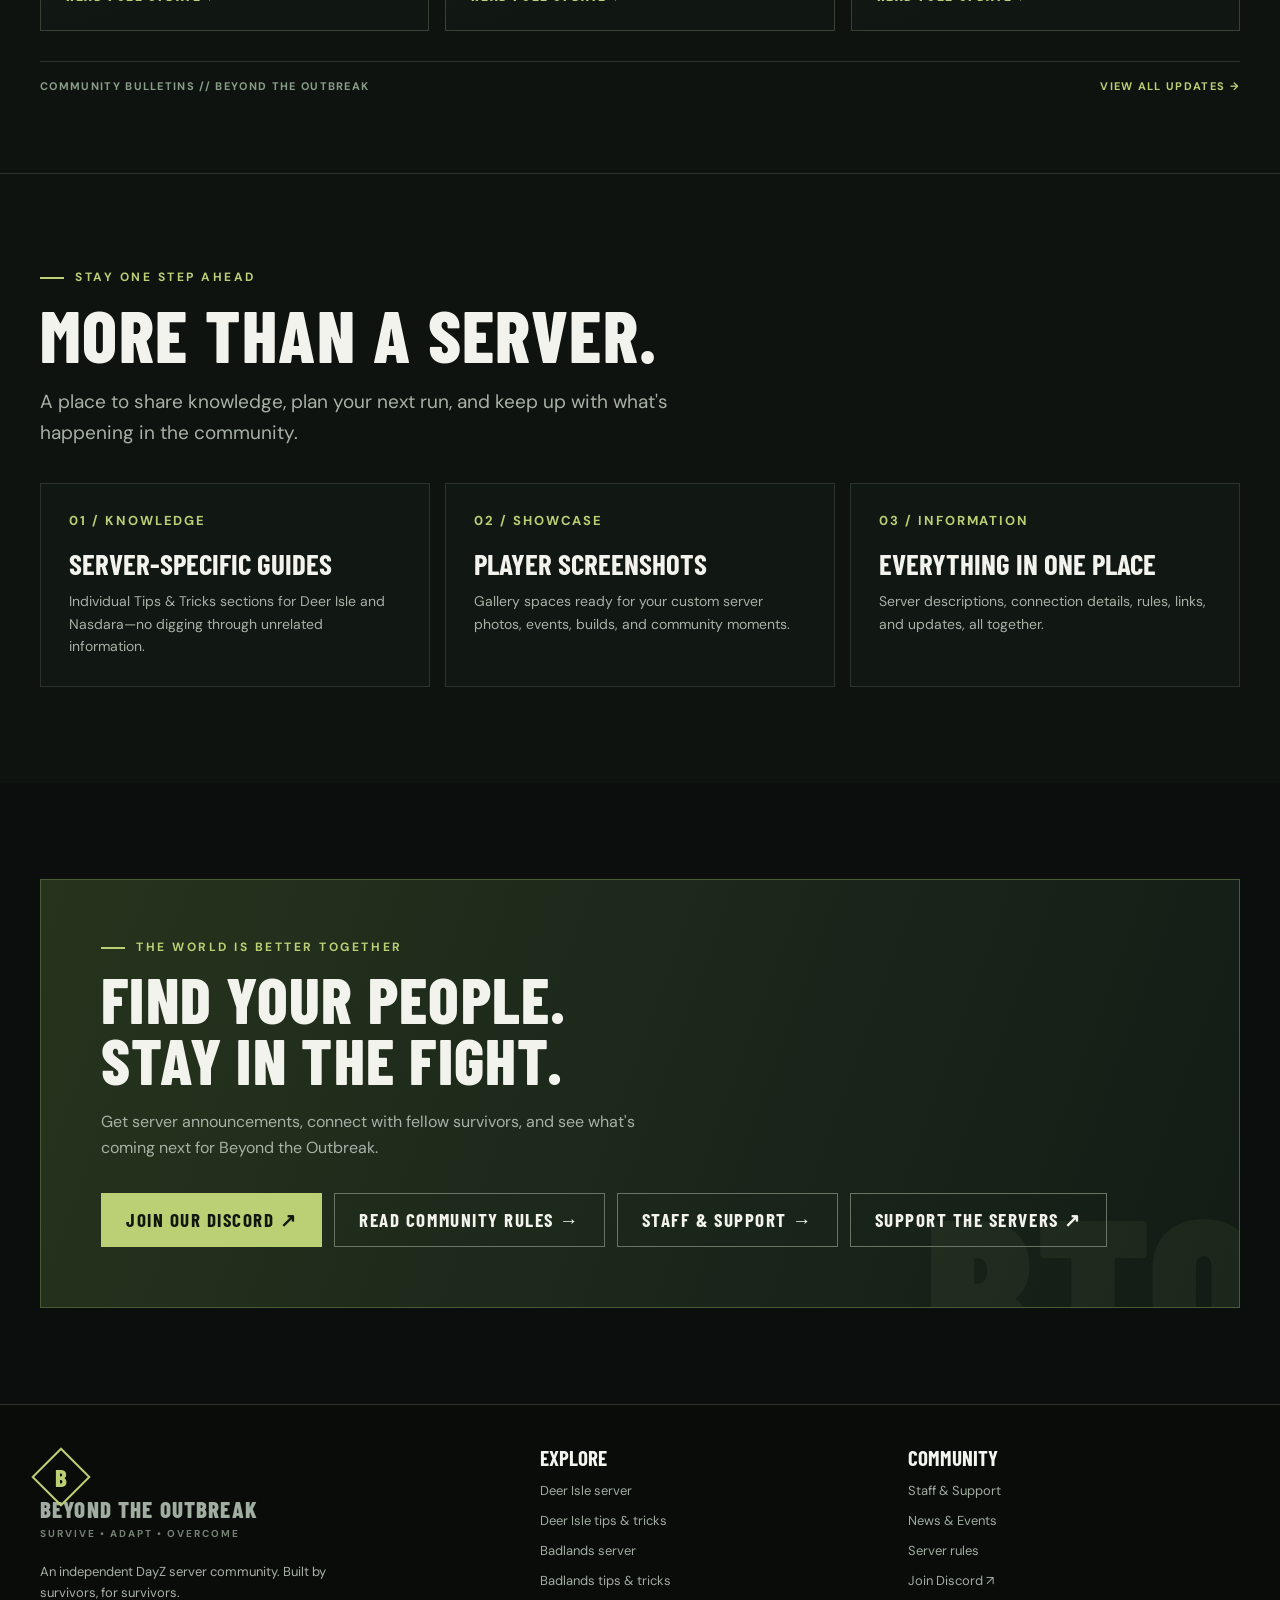
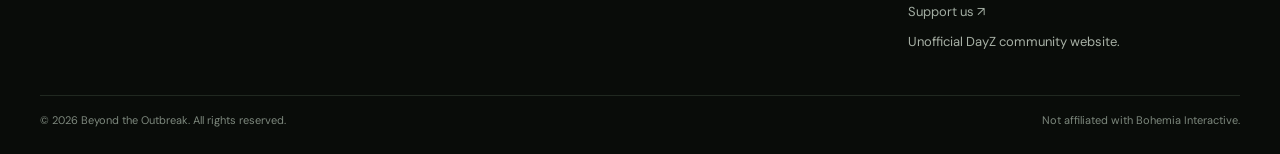
==== commit ba3e835d: "Show Nasdara active PvE with direct address on homepage" ====
--- a/index.html
+++ b/index.html
@@ -3,7 +3,7 @@
 <html lang="en">
 <head>
 <meta charset="utf-8"/><meta content="width=device-width, initial-scale=1" name="viewport"/>
-<meta content="#0b0e0c" name="theme-color"/><meta content="Beyond the Outbreak: a DayZ survivor community featuring Deer Isle PvE and the upcoming Badlands DLC server." name="description"/>
+<meta content="#0b0e0c" name="theme-color"/><meta content="Beyond the Outbreak: a DayZ survivor community featuring Deer Isle PvE beta and the live Nasdara (Badlands DLC) PvE server." name="description"/>
 <title>Beyond the Outbreak | DayZ Community</title>
 <link href="styles.css" rel="stylesheet"/><link href="live-status.css" rel="stylesheet"/><link href="news.css" rel="stylesheet"/><script defer="" src="site-settings.js"></script><script defer="" src="site.js"></script><script defer="" src="news.js"></script>
 <script defer="True" src="live-status.js"></script></head>
@@ -29,17 +29,17 @@
 <div class="actions"><a class="button button-primary" href="#servers">Explore the servers <span aria-hidden="true">↗</span></a><a class="button button-outline" href="deerisle.html#tips">Survival tips <span aria-hidden="true">→</span></a></div>
 <div class="hero-status">
 <div><span>Server 01 / DayZ 1.30 Beta</span><strong>DEER ISLE</strong></div>
-<div><span>Server 02 / Upcoming</span><strong>NASDARA · BADLANDS DLC</strong></div>
+<div><span>Server 02 / PvE · OPEN</span><strong>NASDARA · BADLANDS DLC</strong></div>
 <div><span>Our community</span><strong>ONE OUTBREAK</strong></div>
 </div>
 </div>
 <div class="hero-coords">EST. 2026 // SURVIVE • ADAPT • OVERCOME</div>
 </section>
 <section class="section" id="servers"><div class="container">
-<div class="section-top"><div class="section-intro"><div class="eyebrow">Choose your destination</div><h2>TWO WORLDS.<br/>ONE COMMUNITY.</h2><p>Deer Isle is currently testing DayZ 1.30 in beta. Nasdara's Badlands DLC opening is scheduled for October 17 at 8 PM Eastern.</p></div><div class="section-note">Explore server information<br/>guides / mods / rules</div></div>
+<div class="section-top"><div class="section-intro"><div class="eyebrow">Choose your destination</div><h2>TWO WORLDS.<br/>ONE COMMUNITY.</h2><p>Deer Isle remains in DayZ 1.30 beta testing. Nasdara (Badlands DLC) is officially open for PvE survival.</p></div><div class="section-note">Explore server information<br/>guides / mods / rules</div></div>
 <div class="server-grid">
 <a aria-label="View Deer Isle server information and tips" class="server-card" href="deerisle.html"><div class="photo-frame" data-photo="deerisle-cover"><span aria-hidden="true" class="watermark">01</span></div><div class="server-topline"><span class="server-number">01 / BETA TESTING</span><span class="chip"><span class="dot"></span> PvE SURVIVAL</span></div><div class="server-card-inner"><div class="eyebrow">DayZ 1.30 · Beta testing · Limited admin support</div><h3>DEER<br/>ISLE</h3><p>Deer Isle is in beta while mods update to DayZ 1.30. Expect broken features, play at your own risk, and watch for an Alpha announcement.</p><div class="card-footer"><span>Server info + tips &amp; tricks</span><span class="arrow">↗</span></div></div></a>
-<a aria-label="View Badlands DLC plans and tips" class="server-card" href="badlands.html"><div class="photo-frame" data-photo="badlands-cover"><span aria-hidden="true" class="watermark">02</span></div><div class="server-topline"><span class="server-number">02 / UPCOMING</span><span class="chip chip-warm"><span class="dot"></span> COMING SOON</span></div><div class="server-card-inner"><div class="eyebrow">Nasdara · Sat Oct 17 · 8 PM ET</div><h3>NAS<br/>DARA</h3><p>The Badlands DLC map Nasdara opens Saturday, October 17 at 8:00 PM Eastern.</p><div class="card-footer"><span>Server info + tips &amp; tricks</span><span class="arrow">↗</span></div></div></a>
+<a aria-label="View live Nasdara PvE server information and survival guide" class="server-card" href="badlands.html"><div class="photo-frame" data-photo="badlands-cover"><span aria-hidden="true" class="watermark">02</span></div><div class="server-topline"><span class="server-number">02 / ACTIVE</span><span class="chip chip-warm"><span class="dot"></span> PVE · OPEN</span></div><div class="server-card-inner"><div class="eyebrow">Nasdara · LIVE PvE · 45.59.162.11:2491</div><h3>NAS<br/>DARA</h3><p>Nasdara is open for PvE survival! Join at 45.59.162.11:2491 and explore the desert.</p><div class="card-footer"><span>Server info + tips &amp; tricks</span><span class="arrow">↗</span></div></div></a>
 </div>
 <div class="actions" style="justify-content:flex-end;margin-top:24px"><a class="button button-outline button-small" href="nasdara-mods.html">Nasdara / View all 13 mods ↗</a><a class="button button-outline button-small" href="deerisle-mods.html">Deer Isle / Mod Directory ↗</a></div>
 </div></section>
@@ -49,7 +49,7 @@
 <div class="eyebrow">DayZ Server / Realtime Intelligence</div>
 <h2>WHO'S IN THE<br/>WASTELAND?</h2>
 <p>Check the current Deer Isle player count and server capacity before joining. Data is provided by an independent server monitor and may be delayed slightly.</p>
-</div><div class="section-note">DEER ISLE // 45.59.162.14:2302<br/>NASDARA // OCT 17 · 8 PM ET</div></div>
+</div><div class="section-note">DEER ISLE // 45.59.162.14:2302<br/>NASDARA // 45.59.162.11:2491 · PVE</div></div>
 <div class="bto-live-widget" data-live-widget="">
 <div class="bto-live-widget-top"><strong>DEER ISLE / LIVE SERVER ACTIVITY</strong><span class="bto-live-signal">● LIVE TRACKER</span></div>
 <a aria-label="View detailed Deer Isle server activity on GAMEMONITORING" class="bto-live-image-link" href="https://gamemonitoring.net/dayz/servers/14372044" rel="noopener noreferrer" target="_blank">
@@ -65,7 +65,7 @@
 <div class="news-home-footer"><span>Community bulletins // Beyond the Outbreak</span><a href="news.html">VIEW ALL UPDATES <span aria-hidden="true">→</span></a></div>
 </div></section>
 <section class="section section-dark section-rule"><div class="container"><div class="eyebrow">Stay one step ahead</div><h2>MORE THAN A SERVER.</h2><p class="lead">A place to share knowledge, plan your next run, and keep up with what's happening in the community.</p><div class="feature-grid">
-<div class="feature"><span class="feature-num">01 / KNOWLEDGE</span><h3>SERVER-SPECIFIC GUIDES</h3><p>Individual Tips &amp; Tricks sections for Deer Isle and Badlands—no digging through unrelated information.</p></div>
+<div class="feature"><span class="feature-num">01 / KNOWLEDGE</span><h3>SERVER-SPECIFIC GUIDES</h3><p>Individual Tips &amp; Tricks sections for Deer Isle and Nasdara—no digging through unrelated information.</p></div>
 <div class="feature"><span class="feature-num">02 / SHOWCASE</span><h3>PLAYER SCREENSHOTS</h3><p>Gallery spaces ready for your custom server photos, events, builds, and community moments.</p></div>
 <div class="feature"><span class="feature-num">03 / INFORMATION</span><h3>EVERYTHING IN ONE PLACE</h3><p>Server descriptions, connection details, rules, links, and updates, all together.</p></div>
 </div></div></section>
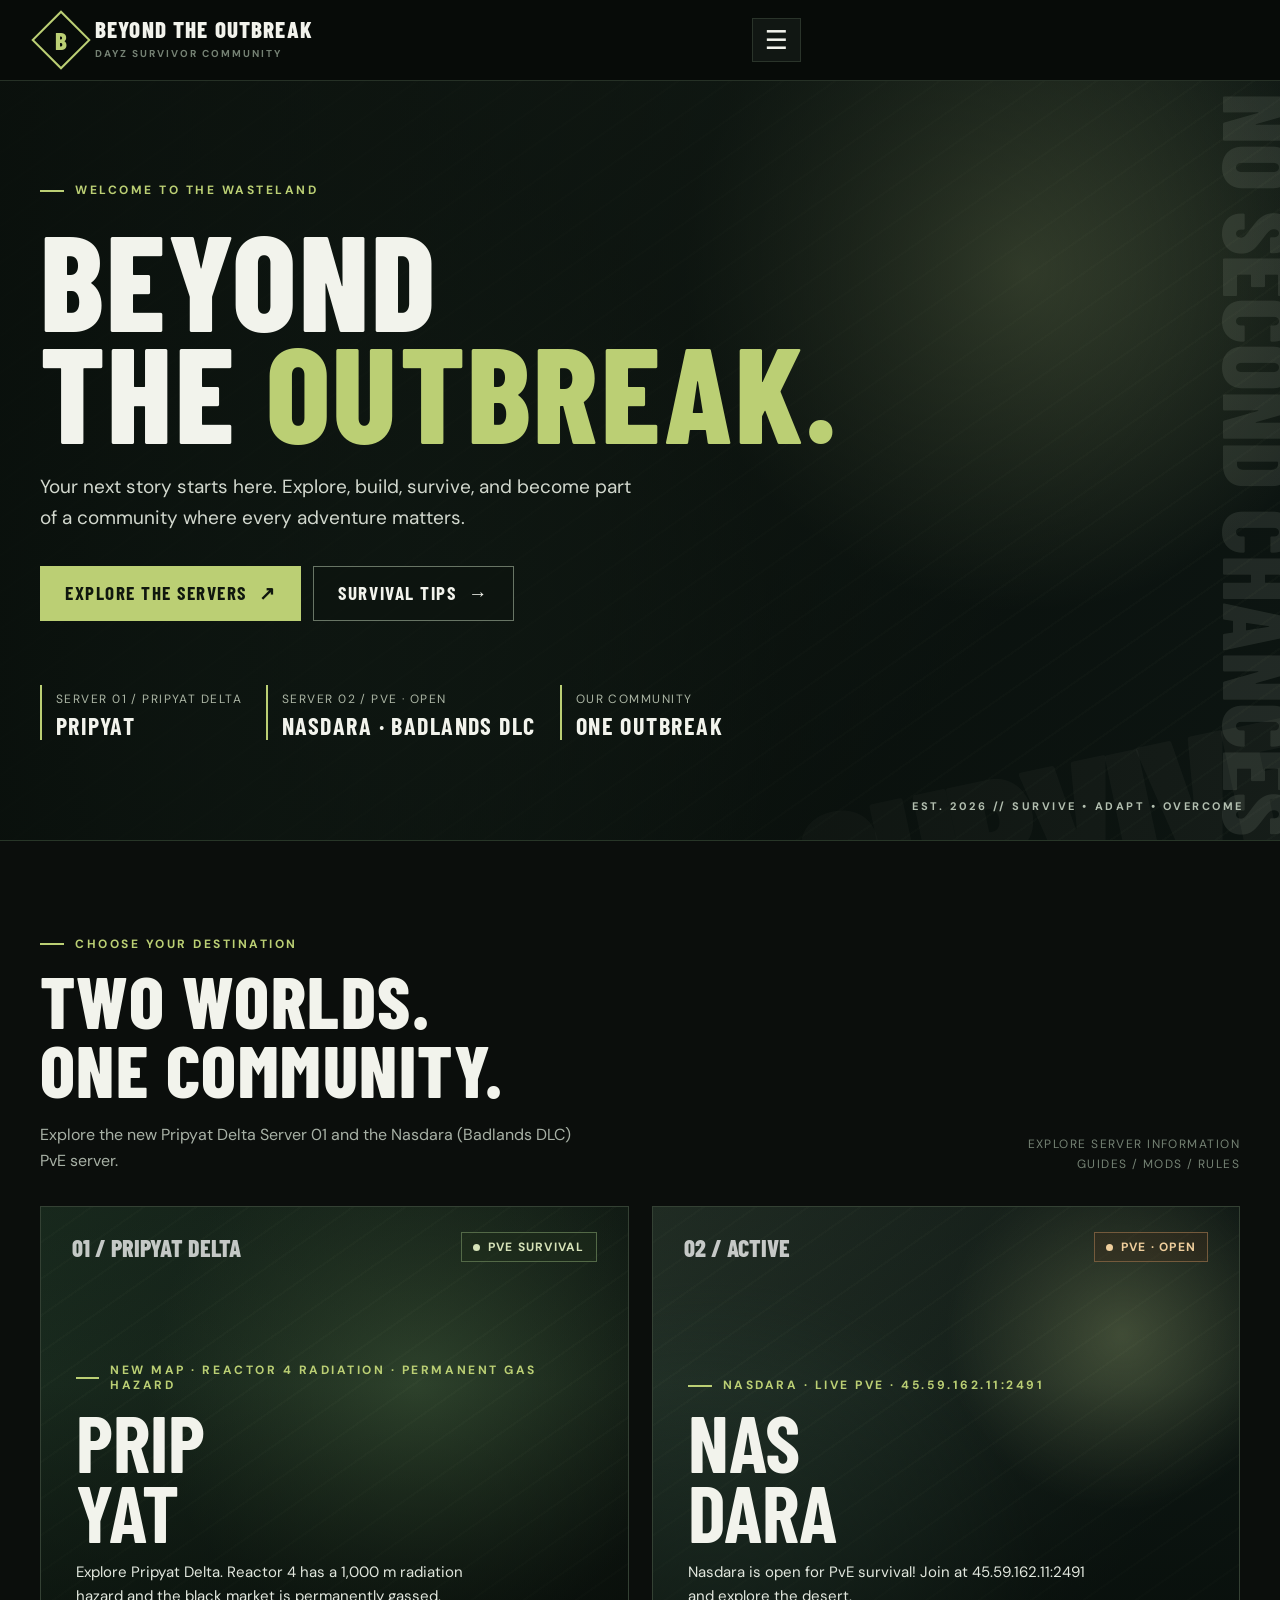
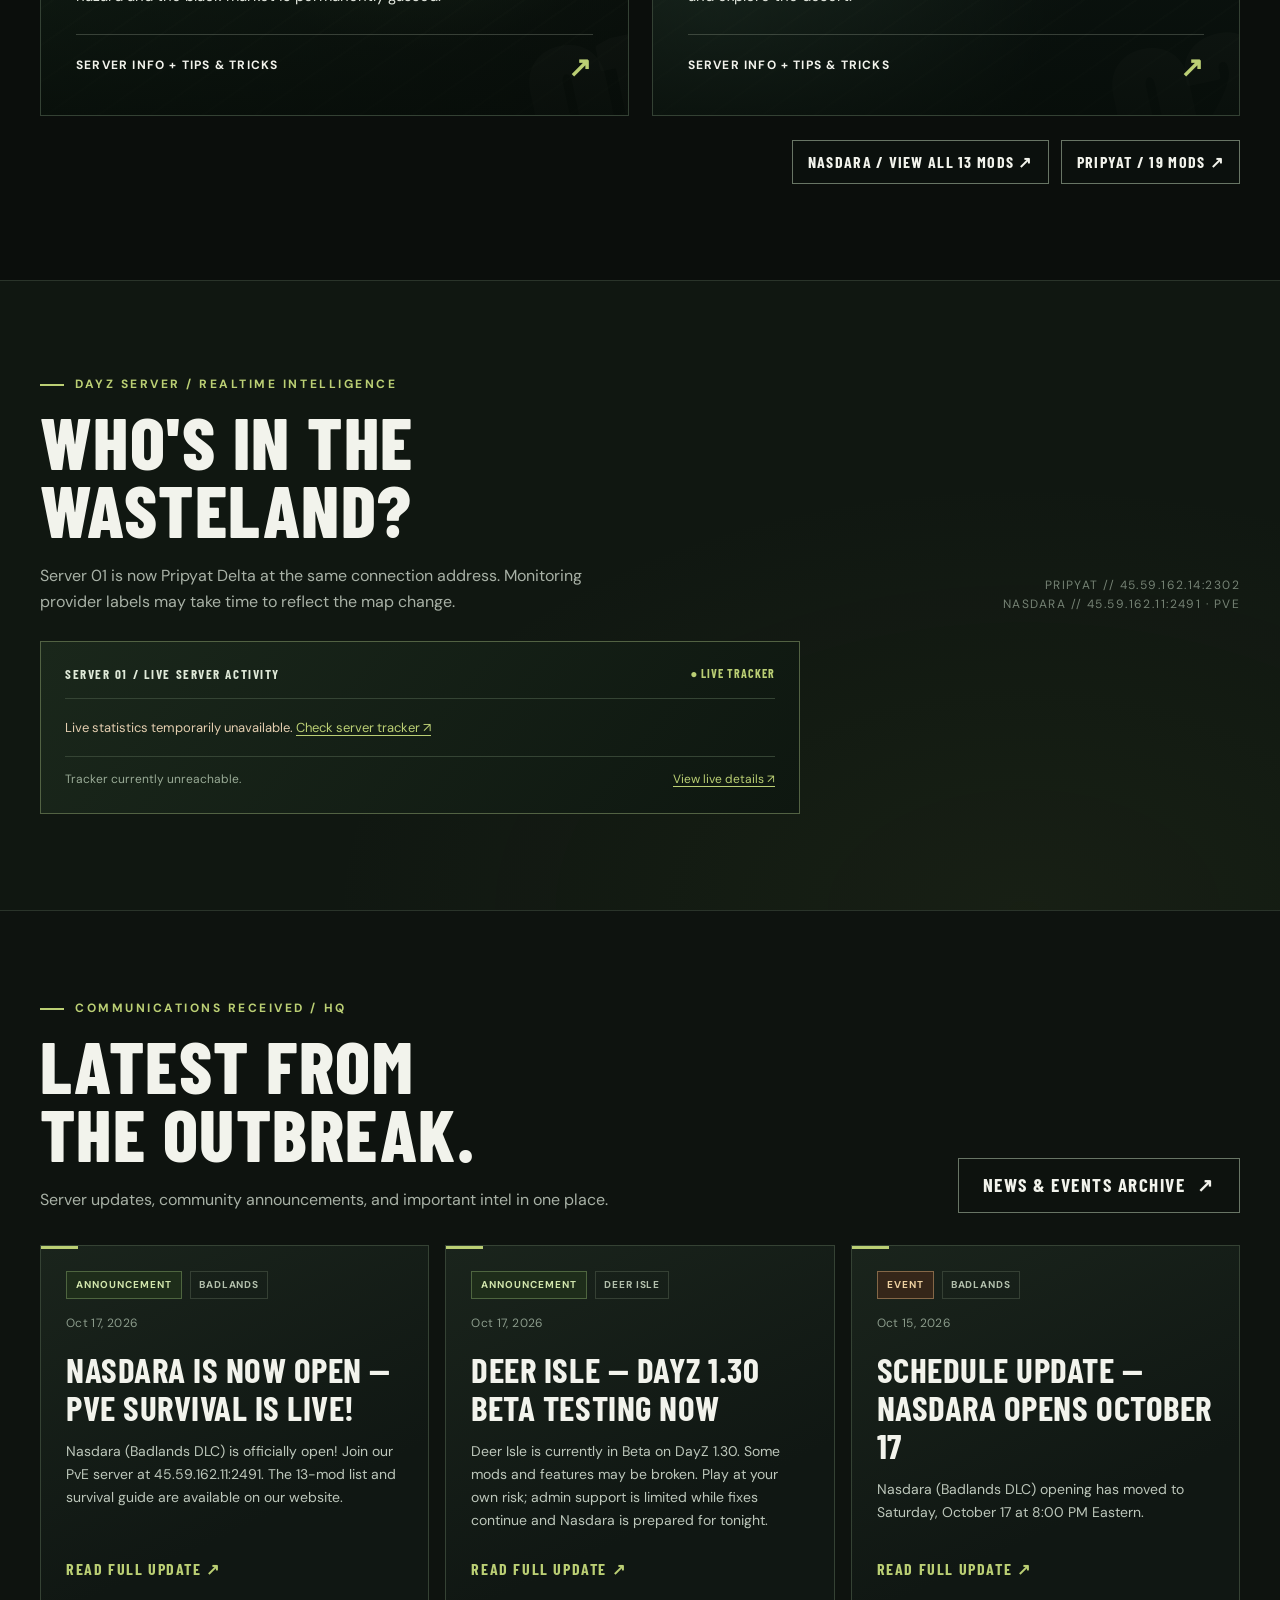
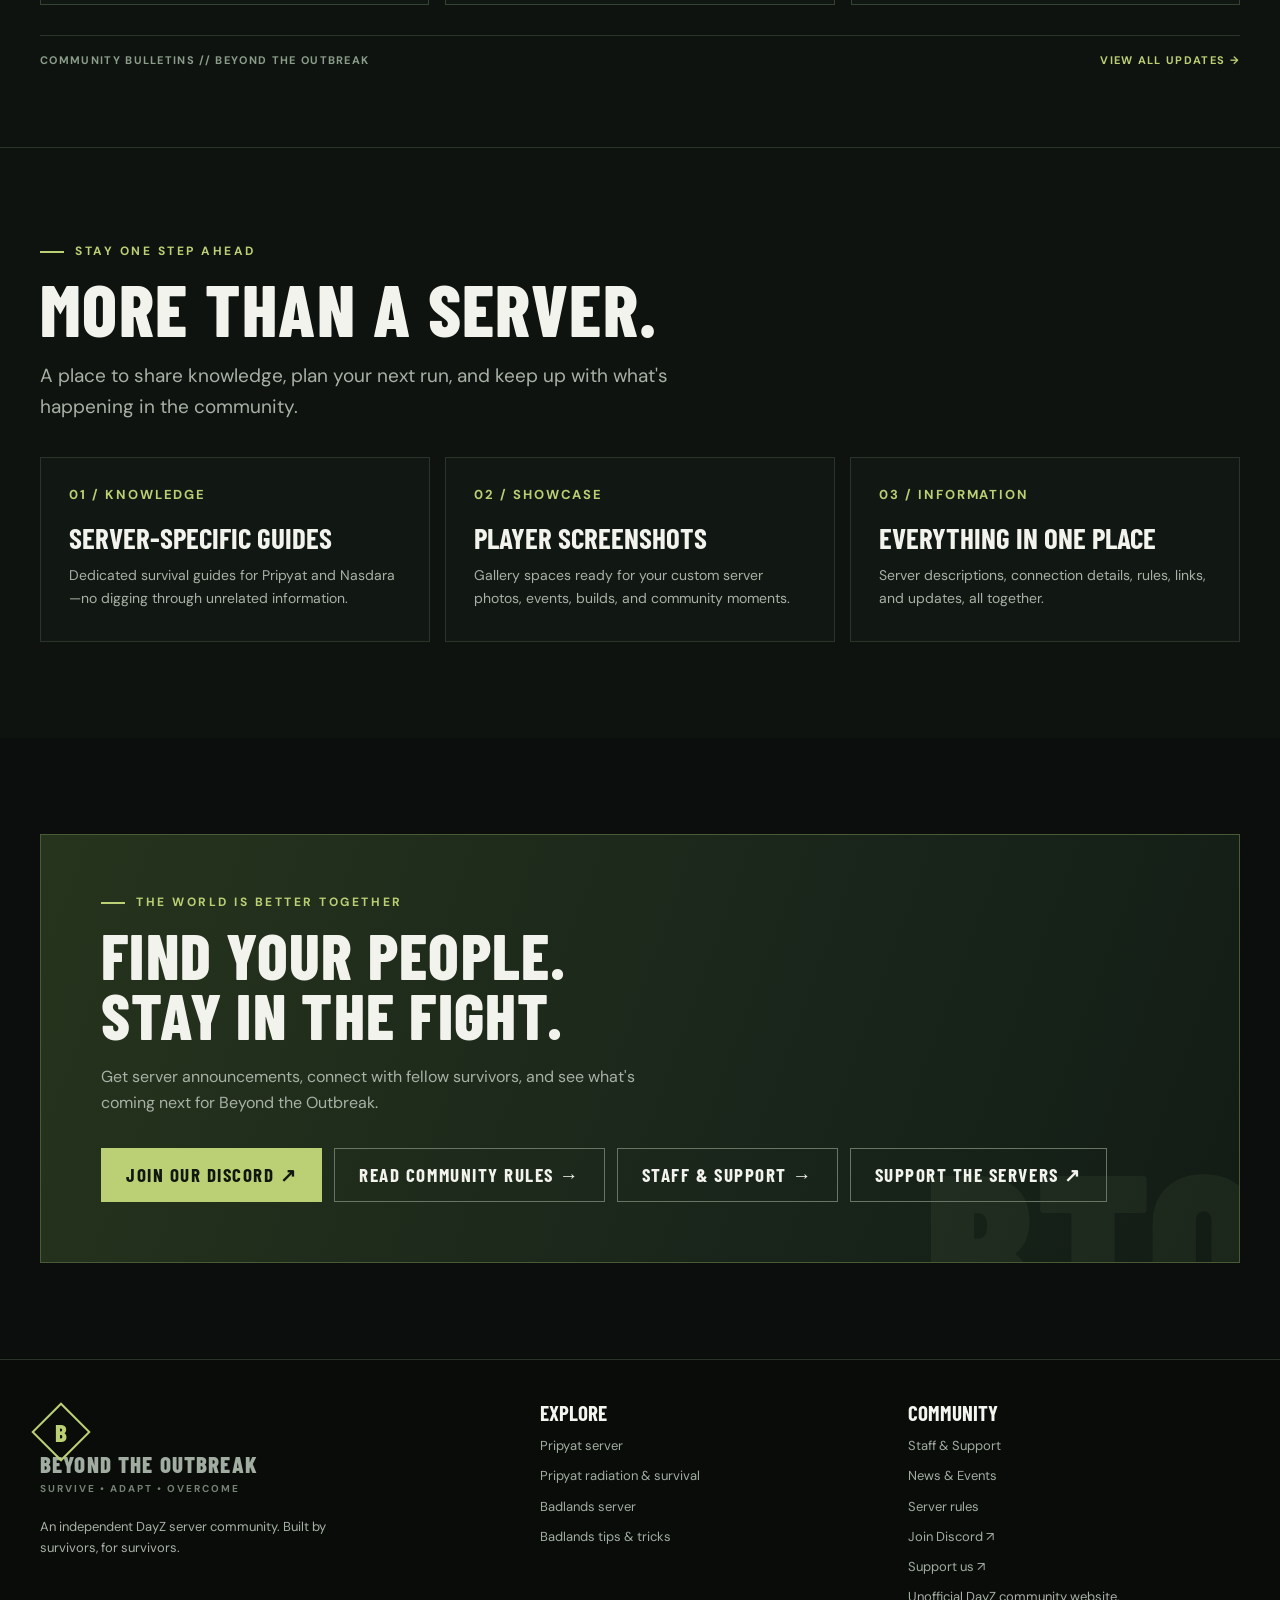
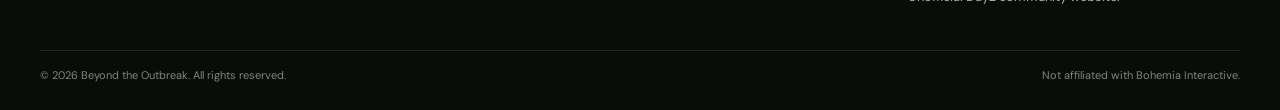
==== commit 624b2f09: "Replace Deer Isle homepage with Pripyat Delta Server 01" ====
--- a/index.html
+++ b/index.html
@@ -3,7 +3,7 @@
 <html lang="en">
 <head>
 <meta charset="utf-8"/><meta content="width=device-width, initial-scale=1" name="viewport"/>
-<meta content="#0b0e0c" name="theme-color"/><meta content="Beyond the Outbreak: a DayZ survivor community featuring Deer Isle PvE beta and the live Nasdara (Badlands DLC) PvE server." name="description"/>
+<meta content="#0b0e0c" name="theme-color"/><meta content="Beyond the Outbreak: a DayZ survivor community featuring Pripyat Delta and the live Nasdara (Badlands DLC) PvE server." name="description"/>
 <title>Beyond the Outbreak | DayZ Community</title>
 <link href="styles.css" rel="stylesheet"/><link href="live-status.css" rel="stylesheet"/><link href="news.css" rel="stylesheet"/><script defer="" src="site-settings.js"></script><script defer="" src="site.js"></script><script defer="" src="news.js"></script>
 <script defer="True" src="live-status.js"></script></head>
@@ -13,7 +13,7 @@
 <button aria-controls="nav-list" aria-expanded="false" aria-label="Toggle navigation" class="nav-toggle">☰</button>
 <nav aria-label="Main navigation"><ul class="nav-list" id="nav-list">
 <li><a aria-current="page" class="nav-link" href="index.html">Home</a></li>
-<li><a class="nav-link" href="deerisle.html">Deer Isle</a></li>
+<li><a class="nav-link" href="pripyat.html">Pripyat</a></li>
 <li><a class="nav-link" href="badlands.html">Badlands</a></li>
 <li><a class="nav-link" href="rules.html">Rules</a></li>
 <li><a class="nav-link nav-cta" data-link="discord" href="#community">Join Discord ↗</a></li>
@@ -26,9 +26,9 @@
 <div class="eyebrow">Welcome to the wasteland</div>
 <h1>BEYOND<br/>THE <span class="accent">OUTBREAK.</span></h1>
 <p class="lead">Your next story starts here. Explore, build, survive, and become part of a community where every adventure matters.</p>
-<div class="actions"><a class="button button-primary" href="#servers">Explore the servers <span aria-hidden="true">↗</span></a><a class="button button-outline" href="deerisle.html#tips">Survival tips <span aria-hidden="true">→</span></a></div>
+<div class="actions"><a class="button button-primary" href="#servers">Explore the servers <span aria-hidden="true">↗</span></a><a class="button button-outline" href="pripyat.html#tips">Survival tips <span aria-hidden="true">→</span></a></div>
 <div class="hero-status">
-<div><span>Server 01 / DayZ 1.30 Beta</span><strong>DEER ISLE</strong></div>
+<div><span>Server 01 / Pripyat Delta</span><strong>PRIPYAT</strong></div>
 <div><span>Server 02 / PvE · OPEN</span><strong>NASDARA · BADLANDS DLC</strong></div>
 <div><span>Our community</span><strong>ONE OUTBREAK</strong></div>
 </div>
@@ -36,24 +36,24 @@
 <div class="hero-coords">EST. 2026 // SURVIVE • ADAPT • OVERCOME</div>
 </section>
 <section class="section" id="servers"><div class="container">
-<div class="section-top"><div class="section-intro"><div class="eyebrow">Choose your destination</div><h2>TWO WORLDS.<br/>ONE COMMUNITY.</h2><p>Deer Isle remains in DayZ 1.30 beta testing. Nasdara (Badlands DLC) is officially open for PvE survival.</p></div><div class="section-note">Explore server information<br/>guides / mods / rules</div></div>
+<div class="section-top"><div class="section-intro"><div class="eyebrow">Choose your destination</div><h2>TWO WORLDS.<br/>ONE COMMUNITY.</h2><p>Explore the new Pripyat Delta Server 01 and the Nasdara (Badlands DLC) PvE server.</p></div><div class="section-note">Explore server information<br/>guides / mods / rules</div></div>
 <div class="server-grid">
-<a aria-label="View Deer Isle server information and tips" class="server-card" href="deerisle.html"><div class="photo-frame" data-photo="deerisle-cover"><span aria-hidden="true" class="watermark">01</span></div><div class="server-topline"><span class="server-number">01 / BETA TESTING</span><span class="chip"><span class="dot"></span> PvE SURVIVAL</span></div><div class="server-card-inner"><div class="eyebrow">DayZ 1.30 · Beta testing · Limited admin support</div><h3>DEER<br/>ISLE</h3><p>Deer Isle is in beta while mods update to DayZ 1.30. Expect broken features, play at your own risk, and watch for an Alpha announcement.</p><div class="card-footer"><span>Server info + tips &amp; tricks</span><span class="arrow">↗</span></div></div></a>
+<a aria-label="View Pripyat server information and tips" class="server-card" href="pripyat.html"><div class="photo-frame" style="background:radial-gradient(circle at 64% 35%,#344a31,transparent 53%),linear-gradient(138deg,#1e3324,#0d110e)"><span aria-hidden="true" class="watermark">01</span></div><div class="server-topline"><span class="server-number">01 / PRIPYAT DELTA</span><span class="chip"><span class="dot"></span> PvE SURVIVAL</span></div><div class="server-card-inner"><div class="eyebrow">New map · Reactor 4 radiation · Permanent gas hazard</div><h3>PRIP<br/>YAT</h3><p>Explore Pripyat Delta. Reactor 4 has a 1,000 m radiation hazard and the black market is permanently gassed.</p><div class="card-footer"><span>Server info + tips &amp; tricks</span><span class="arrow">↗</span></div></div></a>
 <a aria-label="View live Nasdara PvE server information and survival guide" class="server-card" href="badlands.html"><div class="photo-frame" data-photo="badlands-cover"><span aria-hidden="true" class="watermark">02</span></div><div class="server-topline"><span class="server-number">02 / ACTIVE</span><span class="chip chip-warm"><span class="dot"></span> PVE · OPEN</span></div><div class="server-card-inner"><div class="eyebrow">Nasdara · LIVE PvE · 45.59.162.11:2491</div><h3>NAS<br/>DARA</h3><p>Nasdara is open for PvE survival! Join at 45.59.162.11:2491 and explore the desert.</p><div class="card-footer"><span>Server info + tips &amp; tricks</span><span class="arrow">↗</span></div></div></a>
 </div>
-<div class="actions" style="justify-content:flex-end;margin-top:24px"><a class="button button-outline button-small" href="nasdara-mods.html">Nasdara / View all 13 mods ↗</a><a class="button button-outline button-small" href="deerisle-mods.html">Deer Isle / Mod Directory ↗</a></div>
+<div class="actions" style="justify-content:flex-end;margin-top:24px"><a class="button button-outline button-small" href="nasdara-mods.html">Nasdara / View all 13 mods ↗</a><a class="button button-outline button-small" href="pripyat-mods.html">Pripyat / 19 Mods ↗</a></div>
 </div></section>
 <!-- News & Events homepage feed: latest three posts are loaded from news.json. -->
 <section class="section bto-live-section section-rule" id="live-servers"><div class="container">
 <div class="section-top bto-live-section-header"><div class="section-intro">
 <div class="eyebrow">DayZ Server / Realtime Intelligence</div>
 <h2>WHO'S IN THE<br/>WASTELAND?</h2>
-<p>Check the current Deer Isle player count and server capacity before joining. Data is provided by an independent server monitor and may be delayed slightly.</p>
-</div><div class="section-note">DEER ISLE // 45.59.162.14:2302<br/>NASDARA // 45.59.162.11:2491 · PVE</div></div>
+<p>Server 01 is now Pripyat Delta at the same connection address. Monitoring provider labels may take time to reflect the map change.</p>
+</div><div class="section-note">PRIPYAT // 45.59.162.14:2302<br/>NASDARA // 45.59.162.11:2491 · PVE</div></div>
 <div class="bto-live-widget" data-live-widget="">
-<div class="bto-live-widget-top"><strong>DEER ISLE / LIVE SERVER ACTIVITY</strong><span class="bto-live-signal">● LIVE TRACKER</span></div>
-<a aria-label="View detailed Deer Isle server activity on GAMEMONITORING" class="bto-live-image-link" href="https://gamemonitoring.net/dayz/servers/14372044" rel="noopener noreferrer" target="_blank">
-<img alt="Live Deer Isle server status banner showing players online and server capacity" class="bto-live-image" data-live-img="" data-live-src="https://widgets.gamemonitoring.net/servers/14372044/560x95.webp" decoding="async" height="95" loading="lazy" src="https://widgets.gamemonitoring.net/servers/14372044/560x95.webp" width="560"/>
+<div class="bto-live-widget-top"><strong>SERVER 01 / LIVE SERVER ACTIVITY</strong><span class="bto-live-signal">● LIVE TRACKER</span></div>
+<a aria-label="View monitored Server 01 activity on GAMEMONITORING" class="bto-live-image-link" href="https://gamemonitoring.net/dayz/servers/14372044" rel="noopener noreferrer" target="_blank">
+<img alt="Server 01 external activity banner showing players online and server capacity" class="bto-live-image" data-live-img="" data-live-src="https://widgets.gamemonitoring.net/servers/14372044/560x95.webp" decoding="async" height="95" loading="lazy" src="https://widgets.gamemonitoring.net/servers/14372044/560x95.webp" width="560"/>
 </a>
 <div class="bto-live-unavailable" data-live-fallback="" hidden="">Live statistics temporarily unavailable. <a href="https://gamemonitoring.net/dayz/servers/14372044" rel="noopener noreferrer" target="_blank">Check server tracker ↗</a></div>
 <div class="bto-live-footer"><span data-live-refresh-note="">Player counts refresh periodically.</span><a href="https://gamemonitoring.net/dayz/servers/14372044" rel="noopener noreferrer" target="_blank">View live details ↗</a></div>
@@ -65,11 +65,11 @@
 <div class="news-home-footer"><span>Community bulletins // Beyond the Outbreak</span><a href="news.html">VIEW ALL UPDATES <span aria-hidden="true">→</span></a></div>
 </div></section>
 <section class="section section-dark section-rule"><div class="container"><div class="eyebrow">Stay one step ahead</div><h2>MORE THAN A SERVER.</h2><p class="lead">A place to share knowledge, plan your next run, and keep up with what's happening in the community.</p><div class="feature-grid">
-<div class="feature"><span class="feature-num">01 / KNOWLEDGE</span><h3>SERVER-SPECIFIC GUIDES</h3><p>Individual Tips &amp; Tricks sections for Deer Isle and Nasdara—no digging through unrelated information.</p></div>
+<div class="feature"><span class="feature-num">01 / KNOWLEDGE</span><h3>SERVER-SPECIFIC GUIDES</h3><p>Dedicated survival guides for Pripyat and Nasdara—no digging through unrelated information.</p></div>
 <div class="feature"><span class="feature-num">02 / SHOWCASE</span><h3>PLAYER SCREENSHOTS</h3><p>Gallery spaces ready for your custom server photos, events, builds, and community moments.</p></div>
 <div class="feature"><span class="feature-num">03 / INFORMATION</span><h3>EVERYTHING IN ONE PLACE</h3><p>Server descriptions, connection details, rules, links, and updates, all together.</p></div>
 </div></div></section>
 <section class="section" id="community"><div class="container"><div class="community-panel"><div class="eyebrow">The world is better together</div><h2>FIND YOUR PEOPLE.<br/>STAY IN THE FIGHT.</h2><p>Get server announcements, connect with fellow survivors, and see what's coming next for Beyond the Outbreak.</p><div class="actions"><a class="button button-primary hide" data-link="discord" href="#community">Join our Discord ↗</a><a class="button button-outline" href="rules.html">Read community rules →</a><a class="button button-outline" href="staff.html">Staff &amp; Support →</a><a class="button button-outline hide" data-link="support" href="#community">Support the servers ↗</a></div></div></div></section>
 </main>
-<footer class="site-footer"><div class="container"><div class="footer-grid"><div><a class="brand" href="index.html"><span class="brand-icon"><span>B</span></span><span><span class="brand-name">BEYOND THE OUTBREAK</span><span class="brand-sub">SURVIVE • ADAPT • OVERCOME</span></span></a><p style="max-width:330px;margin-top:18px">An independent DayZ server community. Built by survivors, for survivors.</p></div><div><h3>EXPLORE</h3><a href="deerisle.html">Deer Isle server</a><a href="deerisle.html#tips">Deer Isle tips &amp; tricks</a><a href="badlands.html">Badlands server</a><a href="badlands.html#tips">Badlands tips &amp; tricks</a></div><div><h3>COMMUNITY</h3><a href="rules.html">Server rules</a><a class="hide" data-link="discord" href="#community">Join Discord ↗</a><a class="hide" data-link="support" href="#community">Support us ↗</a><p>Unofficial DayZ community website.</p></div></div><div class="footer-bottom"><span>© 2026 Beyond the Outbreak. All rights reserved.</span><span>Not affiliated with Bohemia Interactive.</span></div></div></footer>
+<footer class="site-footer"><div class="container"><div class="footer-grid"><div><a class="brand" href="index.html"><span class="brand-icon"><span>B</span></span><span><span class="brand-name">BEYOND THE OUTBREAK</span><span class="brand-sub">SURVIVE • ADAPT • OVERCOME</span></span></a><p style="max-width:330px;margin-top:18px">An independent DayZ server community. Built by survivors, for survivors.</p></div><div><h3>EXPLORE</h3><a href="pripyat.html">Pripyat server</a><a href="pripyat.html#tips">Pripyat radiation &amp; survival</a><a href="badlands.html">Badlands server</a><a href="badlands.html#tips">Badlands tips &amp; tricks</a></div><div><h3>COMMUNITY</h3><a href="rules.html">Server rules</a><a class="hide" data-link="discord" href="#community">Join Discord ↗</a><a class="hide" data-link="support" href="#community">Support us ↗</a><p>Unofficial DayZ community website.</p></div></div><div class="footer-bottom"><span>© 2026 Beyond the Outbreak. All rights reserved.</span><span>Not affiliated with Bohemia Interactive.</span></div></div></footer>
 </body></html>
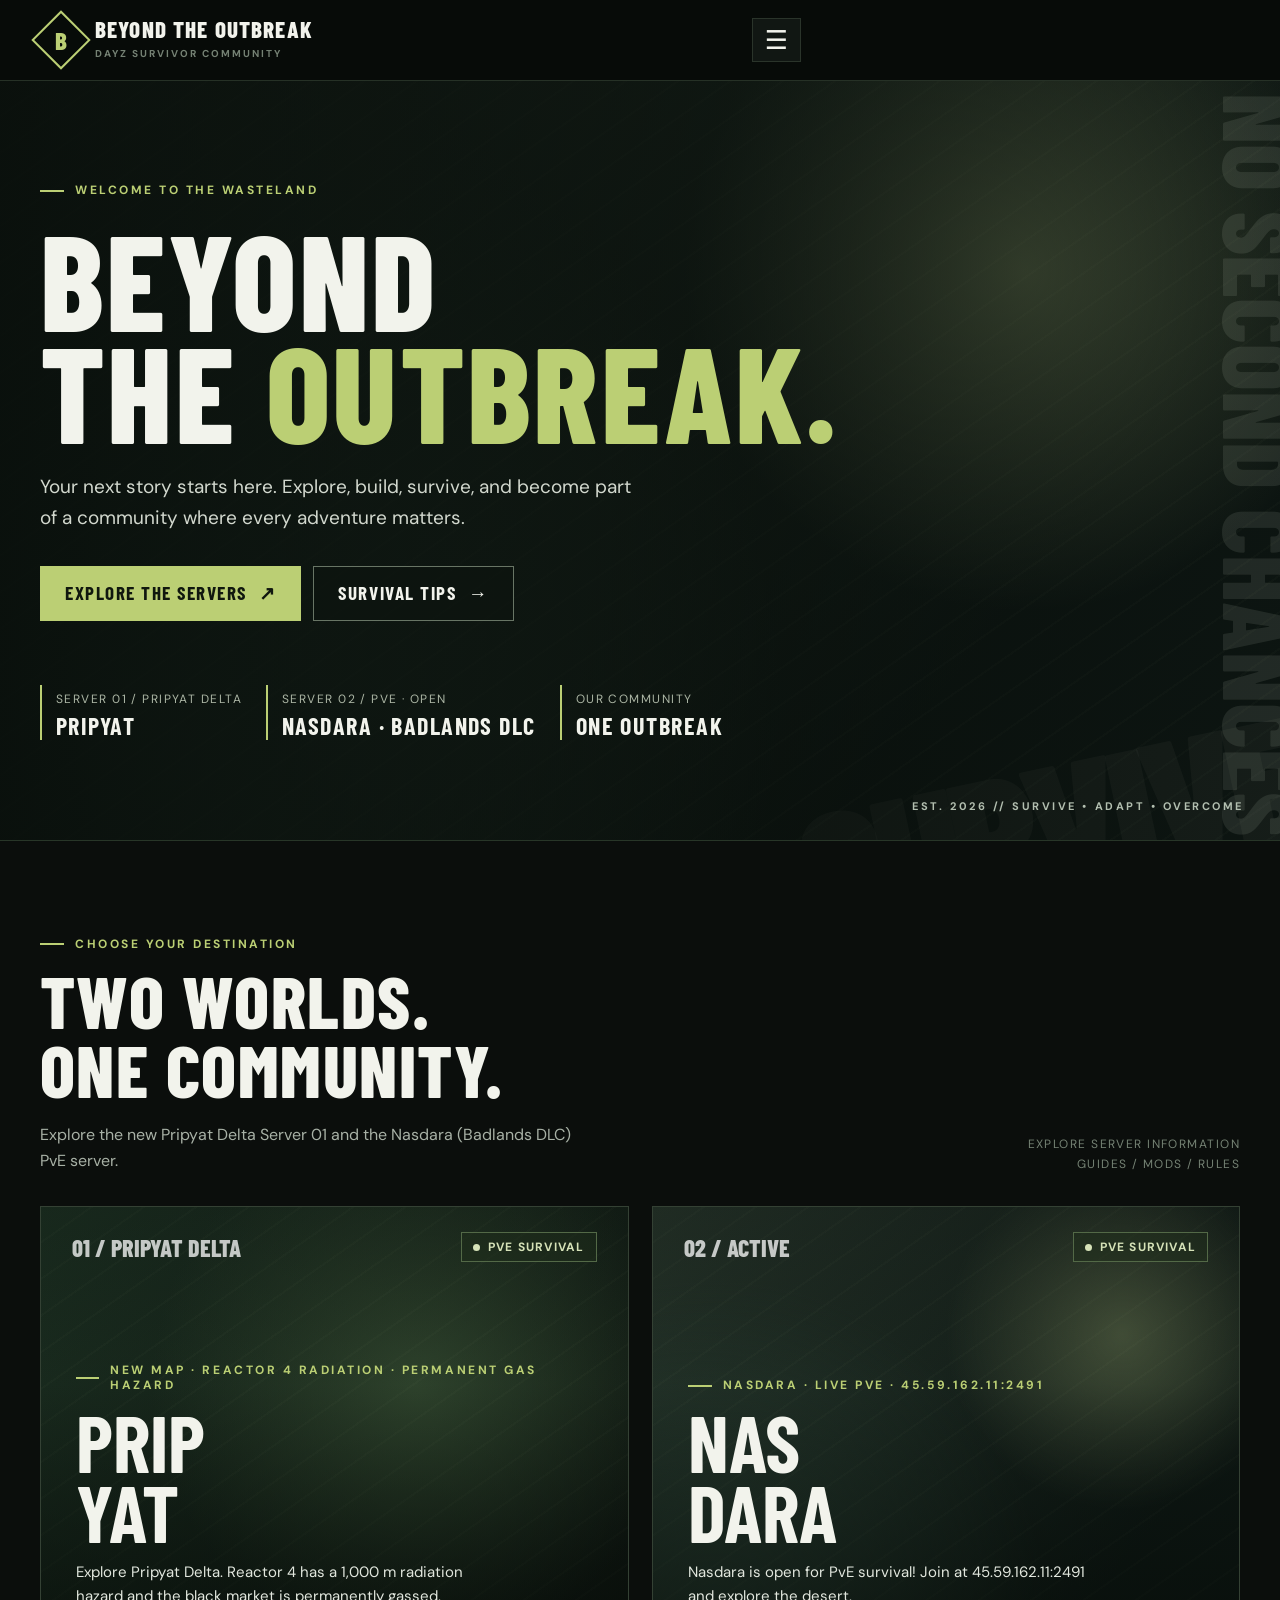
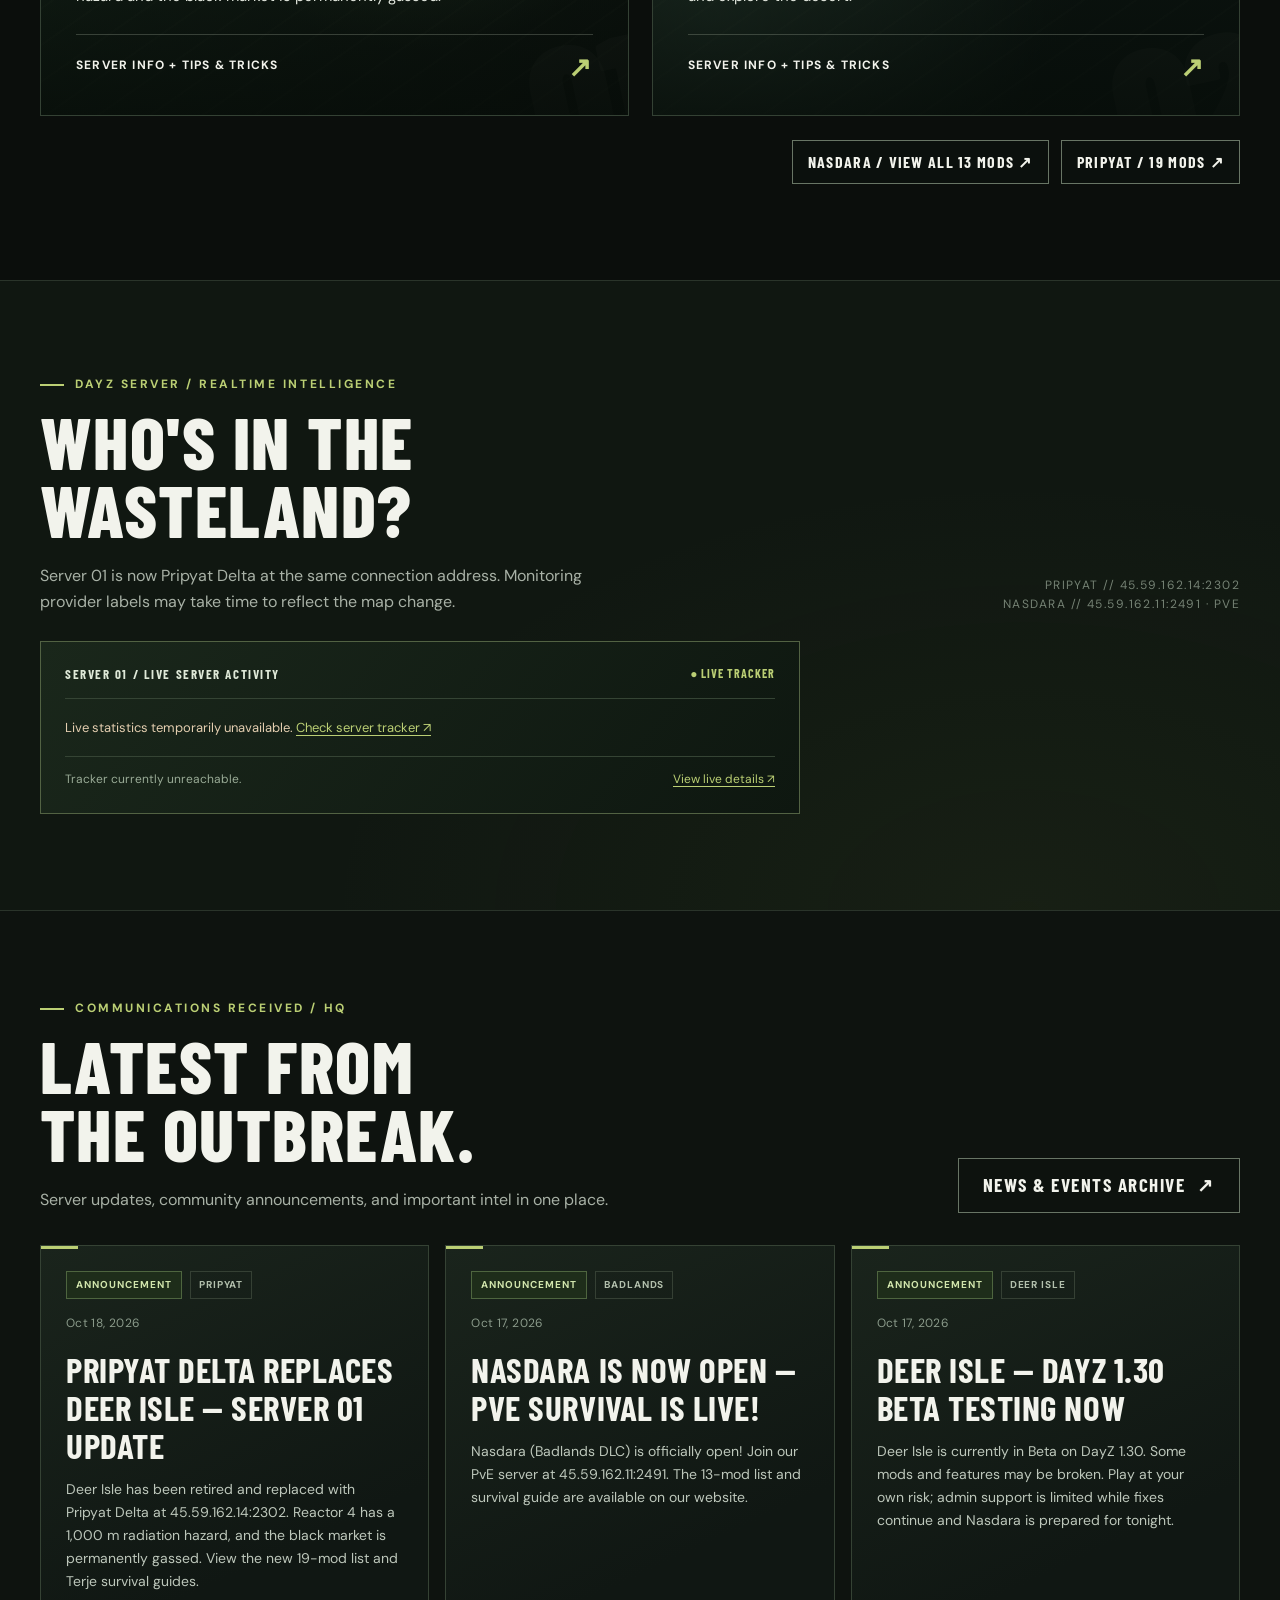
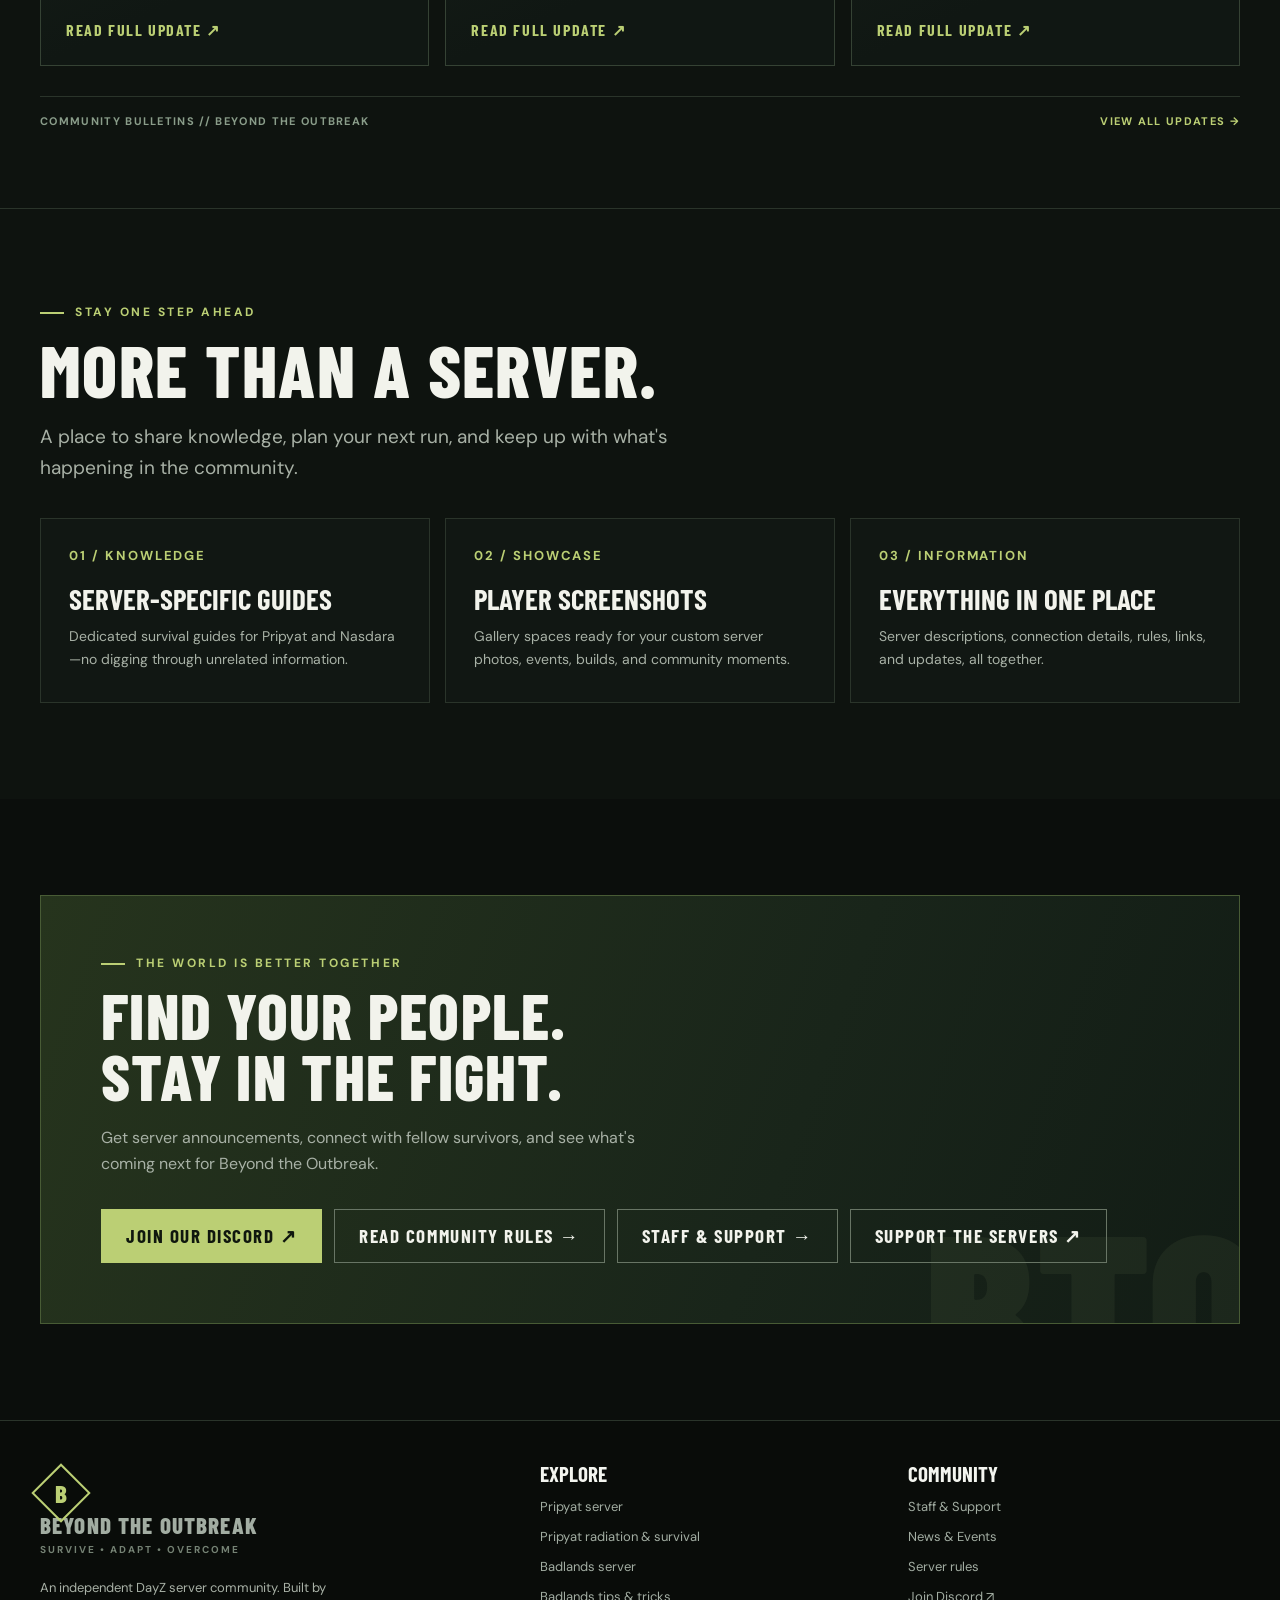
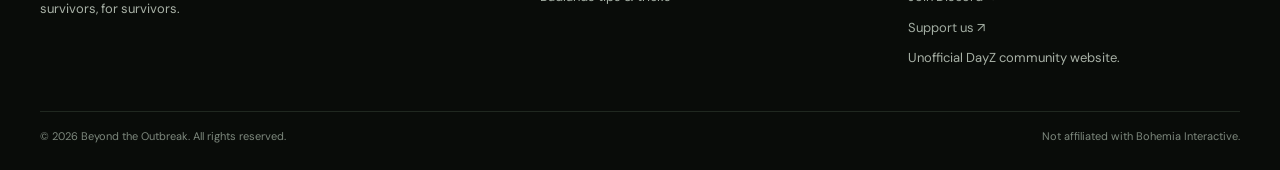
==== commit eb321250: "Match Nasdara PvE Survival homepage badge to Pripyat" ====
--- a/index.html
+++ b/index.html
@@ -39,7 +39,7 @@
 <div class="section-top"><div class="section-intro"><div class="eyebrow">Choose your destination</div><h2>TWO WORLDS.<br/>ONE COMMUNITY.</h2><p>Explore the new Pripyat Delta Server 01 and the Nasdara (Badlands DLC) PvE server.</p></div><div class="section-note">Explore server information<br/>guides / mods / rules</div></div>
 <div class="server-grid">
 <a aria-label="View Pripyat server information and tips" class="server-card" href="pripyat.html"><div class="photo-frame" style="background:radial-gradient(circle at 64% 35%,#344a31,transparent 53%),linear-gradient(138deg,#1e3324,#0d110e)"><span aria-hidden="true" class="watermark">01</span></div><div class="server-topline"><span class="server-number">01 / PRIPYAT DELTA</span><span class="chip"><span class="dot"></span> PvE SURVIVAL</span></div><div class="server-card-inner"><div class="eyebrow">New map · Reactor 4 radiation · Permanent gas hazard</div><h3>PRIP<br/>YAT</h3><p>Explore Pripyat Delta. Reactor 4 has a 1,000 m radiation hazard and the black market is permanently gassed.</p><div class="card-footer"><span>Server info + tips &amp; tricks</span><span class="arrow">↗</span></div></div></a>
-<a aria-label="View live Nasdara PvE server information and survival guide" class="server-card" href="badlands.html"><div class="photo-frame" data-photo="badlands-cover"><span aria-hidden="true" class="watermark">02</span></div><div class="server-topline"><span class="server-number">02 / ACTIVE</span><span class="chip chip-warm"><span class="dot"></span> PVE · OPEN</span></div><div class="server-card-inner"><div class="eyebrow">Nasdara · LIVE PvE · 45.59.162.11:2491</div><h3>NAS<br/>DARA</h3><p>Nasdara is open for PvE survival! Join at 45.59.162.11:2491 and explore the desert.</p><div class="card-footer"><span>Server info + tips &amp; tricks</span><span class="arrow">↗</span></div></div></a>
+<a aria-label="View live Nasdara PvE server information and survival guide" class="server-card" href="badlands.html"><div class="photo-frame" data-photo="badlands-cover"><span aria-hidden="true" class="watermark">02</span></div><div class="server-topline"><span class="server-number">02 / ACTIVE</span><span class="chip"><span class="dot"></span> PvE SURVIVAL</span></div><div class="server-card-inner"><div class="eyebrow">Nasdara · LIVE PvE · 45.59.162.11:2491</div><h3>NAS<br/>DARA</h3><p>Nasdara is open for PvE survival! Join at 45.59.162.11:2491 and explore the desert.</p><div class="card-footer"><span>Server info + tips &amp; tricks</span><span class="arrow">↗</span></div></div></a>
 </div>
 <div class="actions" style="justify-content:flex-end;margin-top:24px"><a class="button button-outline button-small" href="nasdara-mods.html">Nasdara / View all 13 mods ↗</a><a class="button button-outline button-small" href="pripyat-mods.html">Pripyat / 19 Mods ↗</a></div>
 </div></section>
